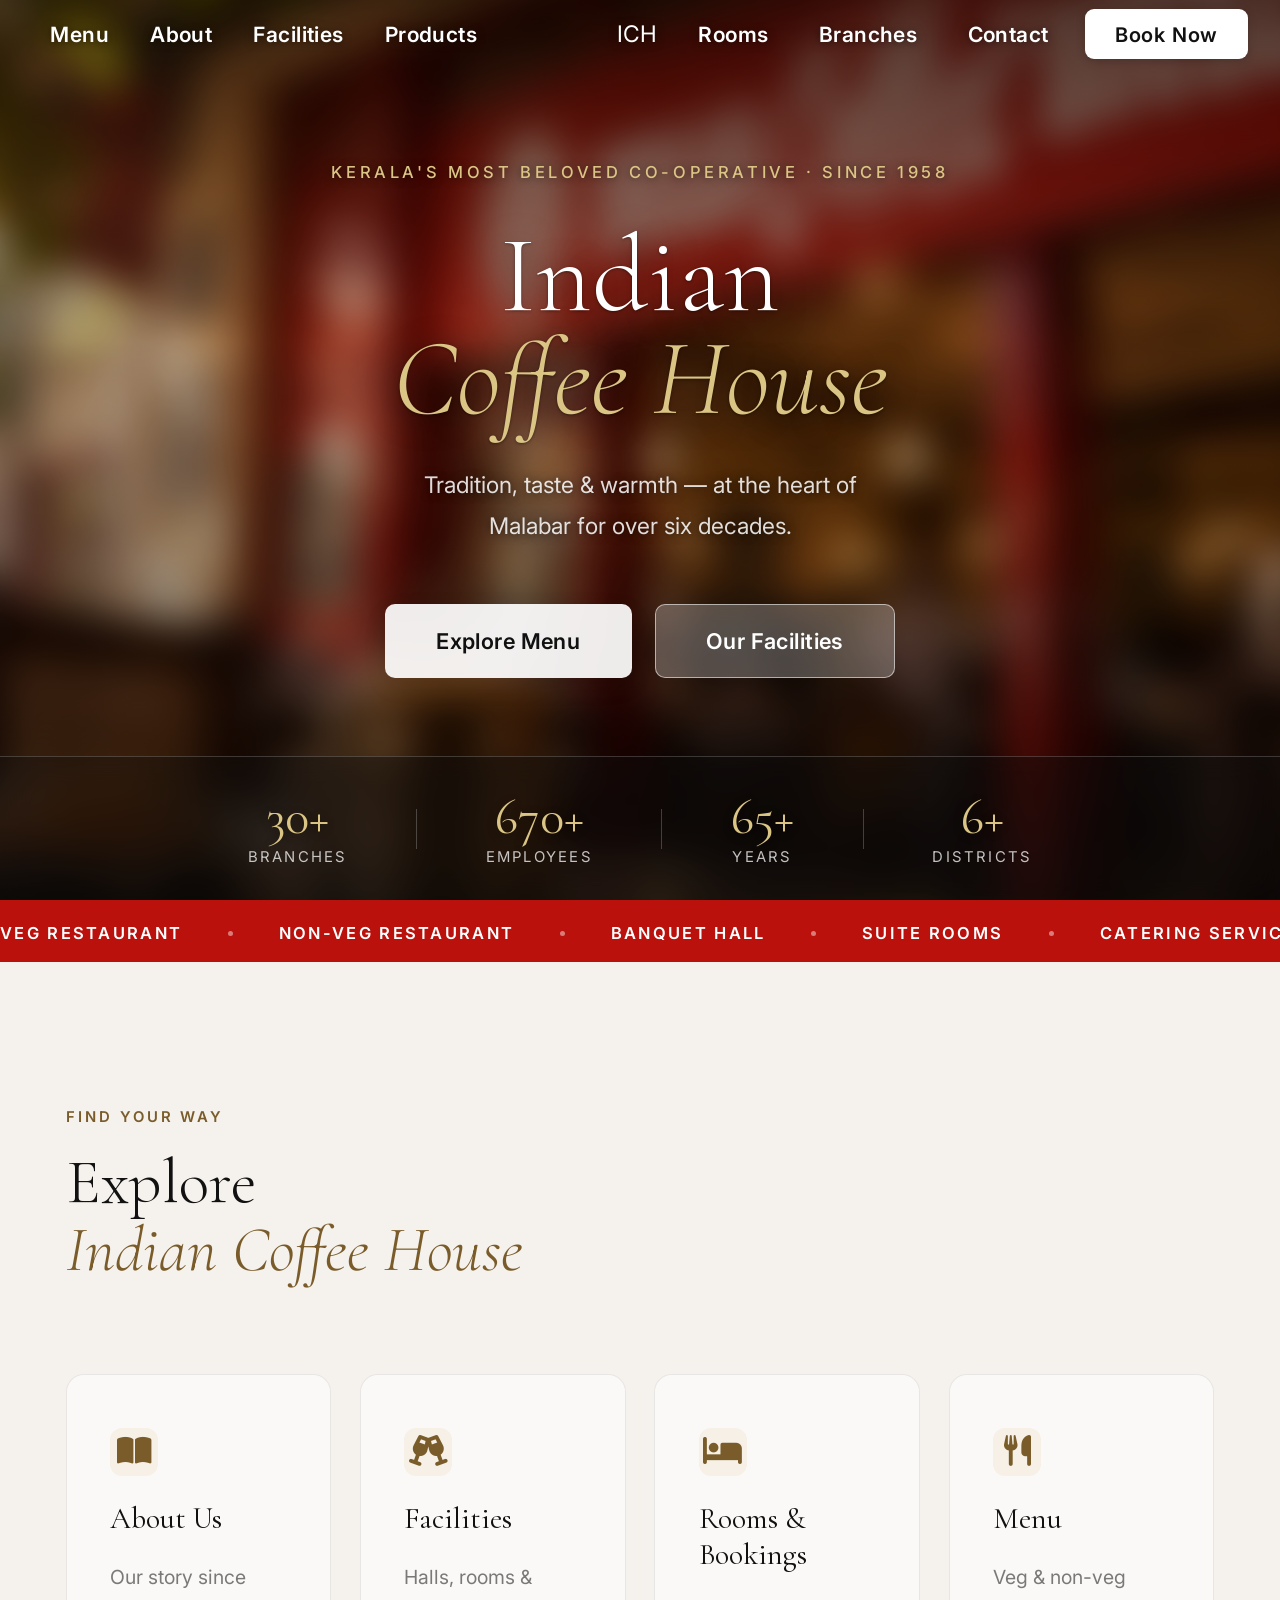
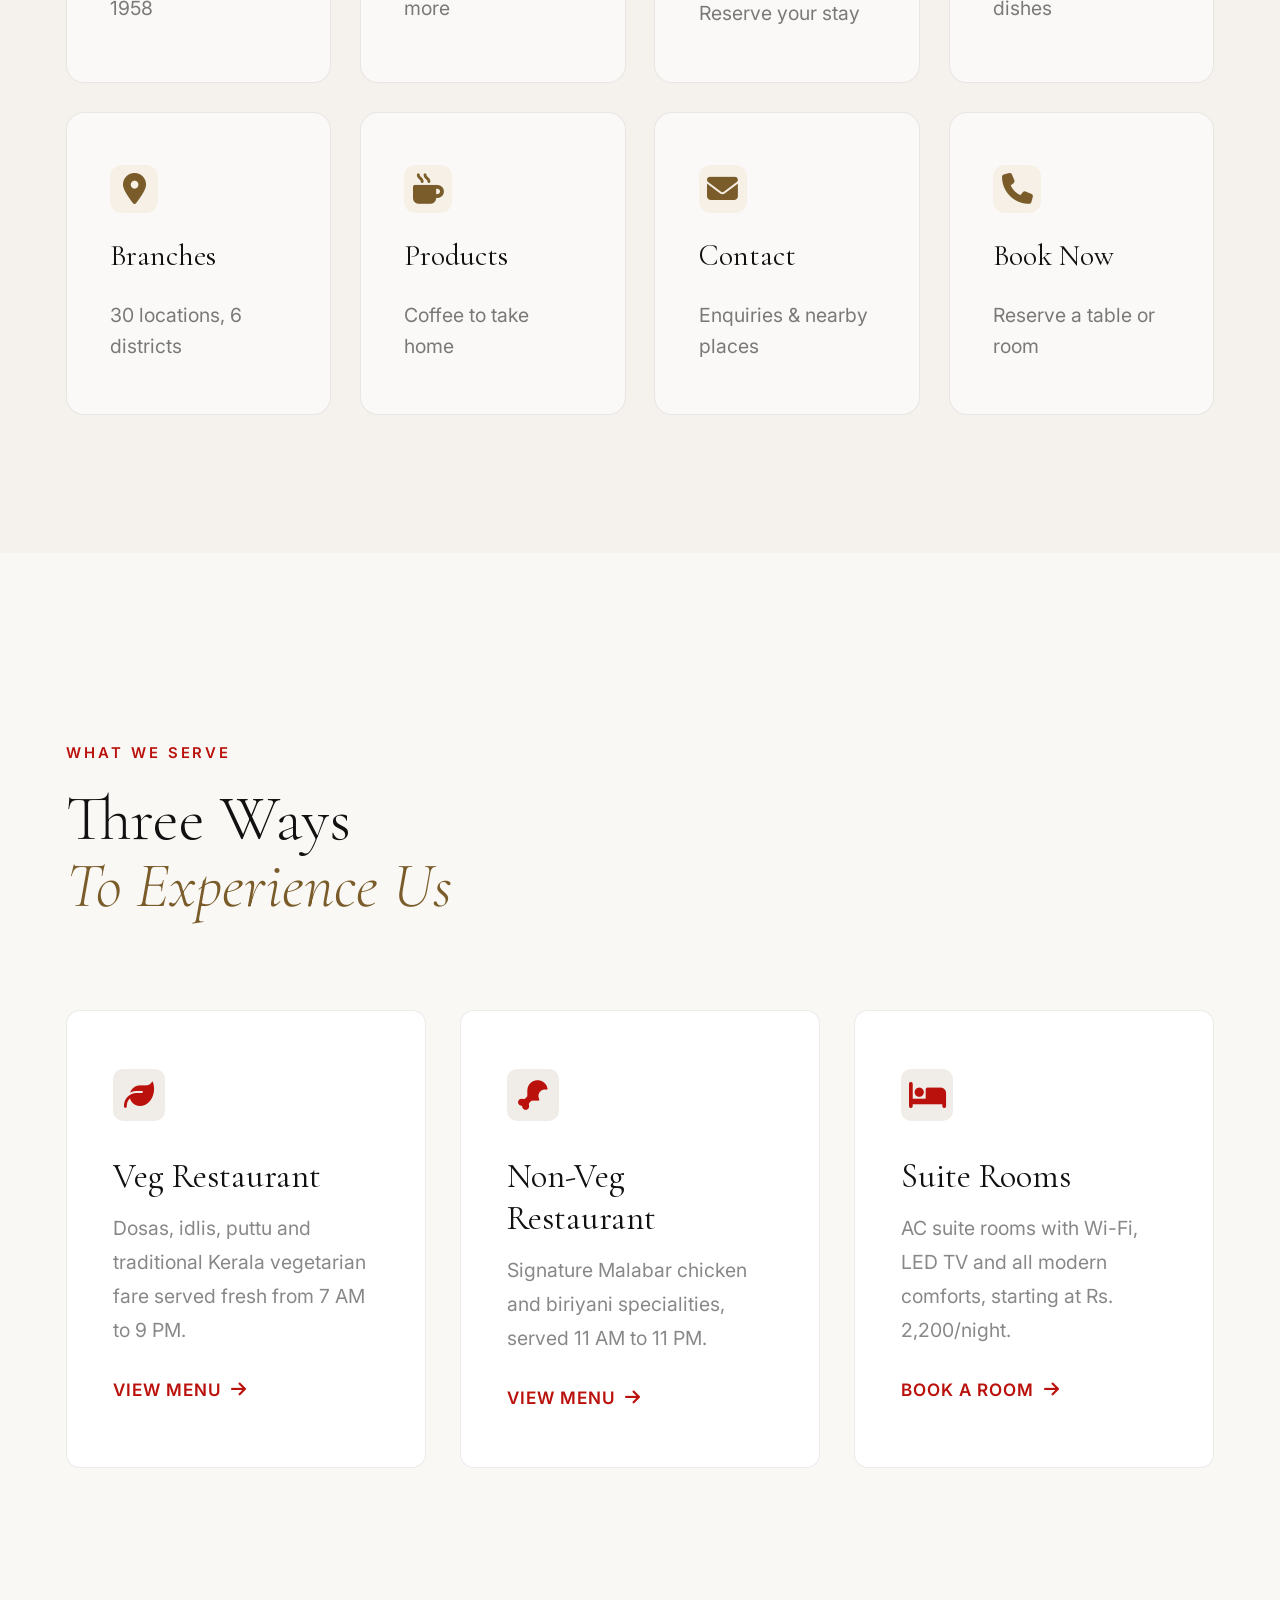
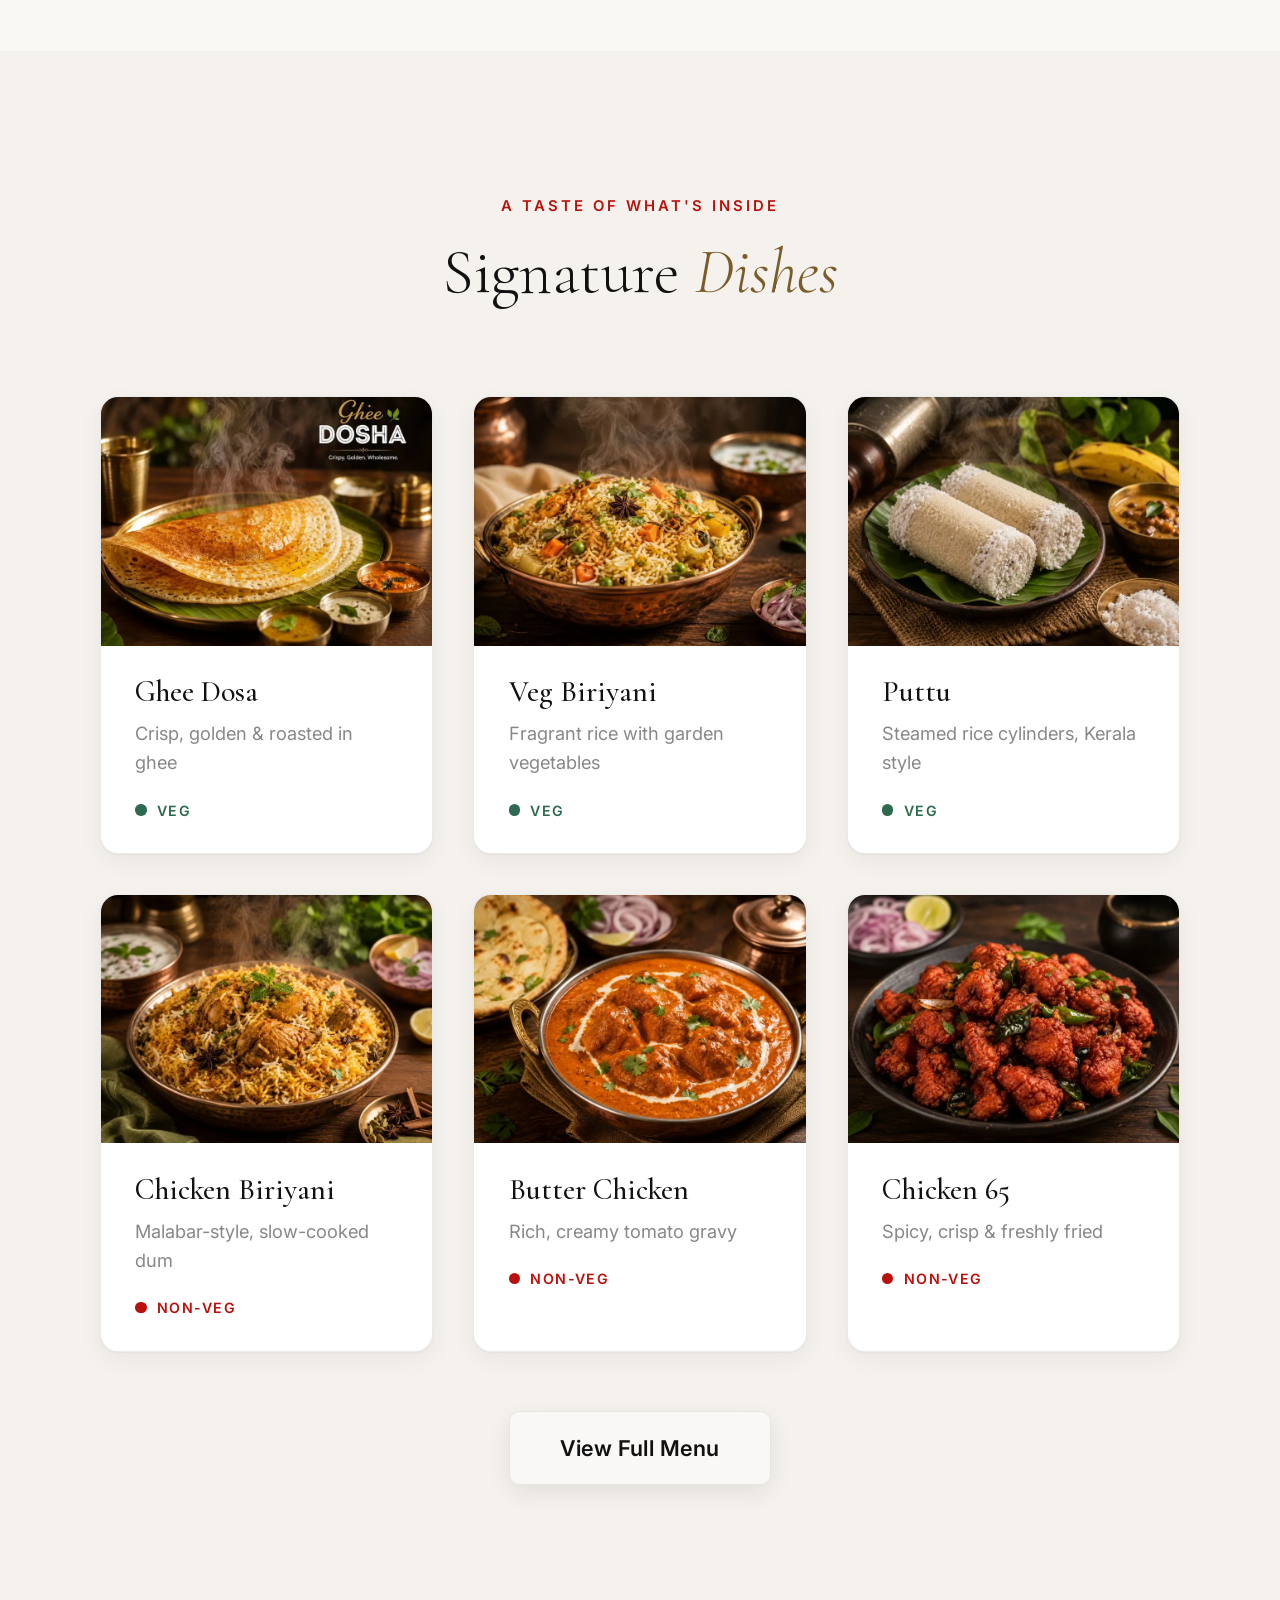
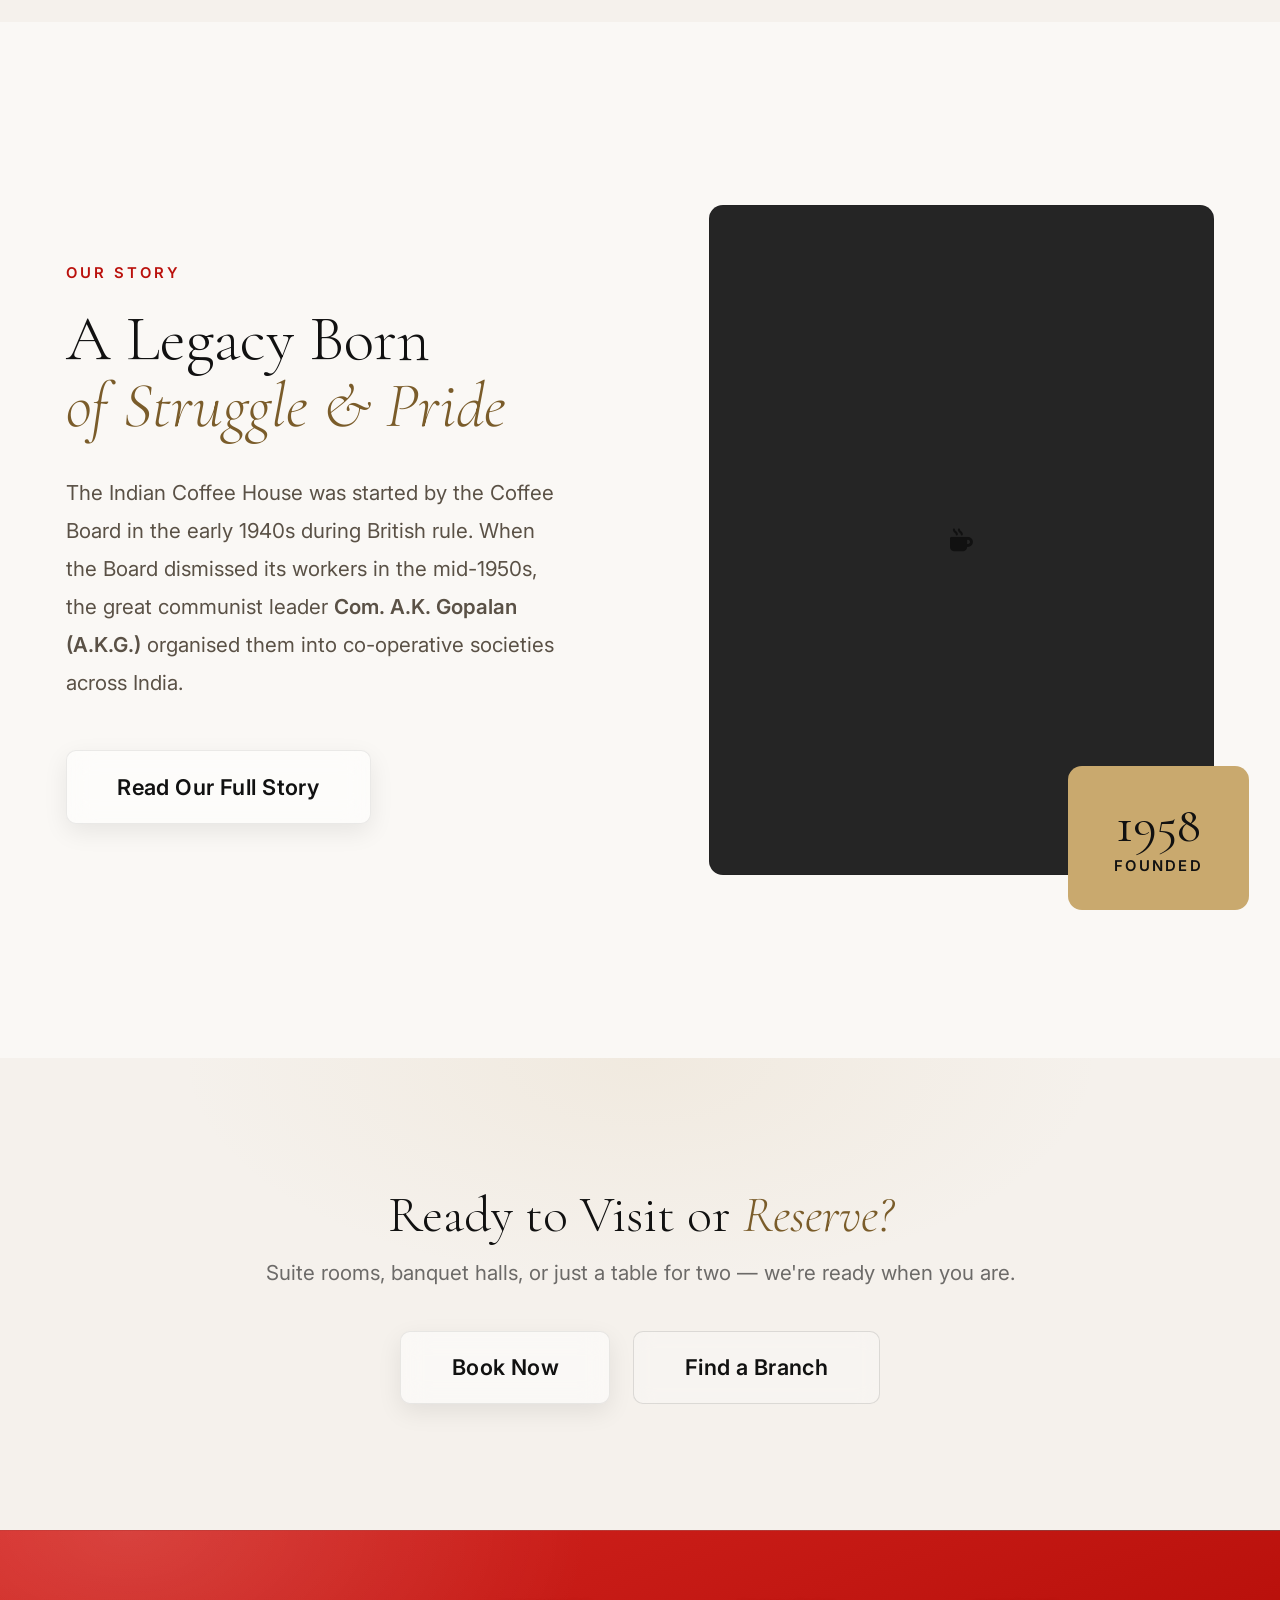
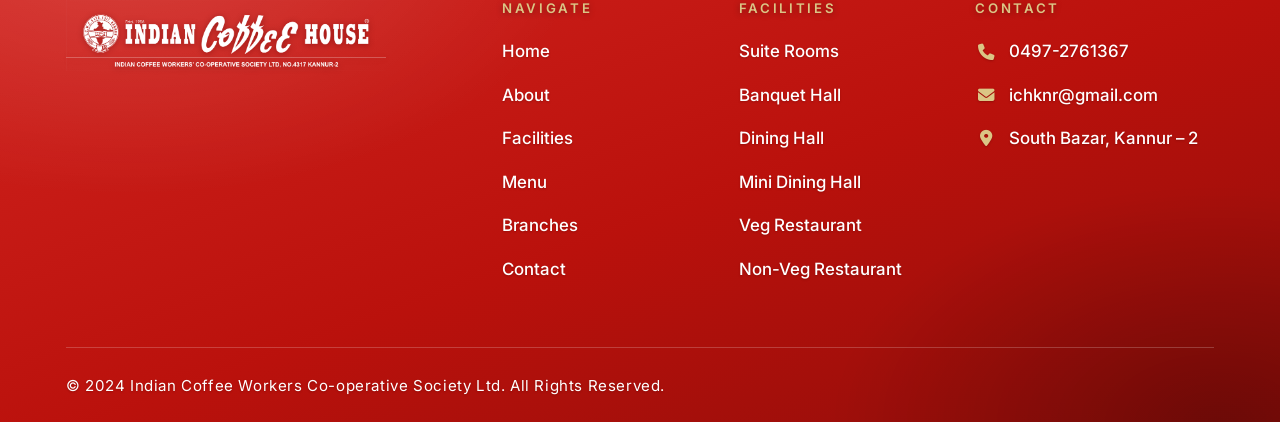
==== index.html @ be5a86bf "Redesign hero, footer and signature dishes - Hero: full-photo hero with blurred backdrop and a soft," ====
<!DOCTYPE html>
<html lang="en">

<head>
    <meta charset="UTF-8" />
    <meta name="viewport" content="width=device-width, initial-scale=1.0" />
    <title>Indian Coffee House — Kannur</title>
    <meta name="description"
        content="Kerala's most beloved co-operative restaurant chain since 1958. Suite rooms, banquet halls, veg & non-veg dining across 30 branches." />
    <link rel="icon" type="image/x-icon" href="favicon.ico" />
    <link rel="icon" type="image/png" sizes="16x16" href="favicon/favicon-16x16.png" />
    <link rel="icon" type="image/png" sizes="32x32" href="favicon/favicon-32x32.png" />
    <link rel="icon" type="image/png" sizes="48x48" href="favicon/favicon-48x48.png" />
    <link rel="icon" type="image/png" sizes="96x96" href="favicon/favicon-96x96.png" />
    <link rel="icon" type="image/png" sizes="192x192" href="favicon/favicon-192x192.png" />
    <link rel="apple-touch-icon" sizes="180x180" href="favicon/apple-touch-icon.png" />
    <link rel="manifest" href="favicon/site.webmanifest" />
    <meta name="theme-color" content="#ba110c" />
    <link rel="stylesheet" href="style.css" />
    <link rel="preconnect" href="https://fonts.googleapis.com" />
    <link
        href="https://fonts.googleapis.com/css2?family=Cormorant+Garamond:ital,wght@0,300;0,400;0,600;1,300;1,400&family=Inter:wght@300;400;500;600&display=swap"
        rel="stylesheet" />
    <link rel="stylesheet" href="https://cdnjs.cloudflare.com/ajax/libs/font-awesome/6.5.0/css/all.min.css" />
</head>

<body>
    <div class="page-loader" id="pageLoader" aria-hidden="true">
        <img src="images/ICW- Kannur.png" alt="" class="page-loader__mark" />
    </div>

    <nav class="nav nav--hero" id="nav">
        <div class="nav__inner">
            <ul class="nav__links nav__links--left">
                <li><a href="menu.html">Menu</a></li>
                <li><a href="about.html">About</a></li>
                <li><a href="facilities.html">Facilities</a></li>
                <li><a href="products.html">Products</a></li>
            </ul>

            <a href="index.html" class="nav__logo-center" aria-label="Indian Coffee House — Home">
                <div class="nav__logomark">ICH</div>
            </a>

            <div class="nav__right-group">
                <ul class="nav__links nav__links--right">
                    <li><a href="rooms.html">Rooms</a></li>
                    <li><a href="branches.html">Branches</a></li>
                    <li><a href="contact.html">Contact</a></li>
                </ul>

                <a href="contact.html" class="nav__cta nav__cta--desktop">Book Now</a>
            </div>

            <button class="nav__burger" id="burger" aria-label="Toggle menu">
                <span></span><span></span><span></span>
            </button>
        </div>

        <div class="nav__mobile" id="navMobile">
            <a href="index.html">Home</a>
            <a href="menu.html">Menu</a>
            <a href="about.html">About</a>
            <a href="facilities.html">Facilities</a>
            <a href="products.html">Products</a>
            <a href="rooms.html">Rooms &amp; Bookings</a>
            <a href="branches.html">Branches</a>
            <a href="contact.html">Contact</a>
            <a href="contact.html" class="nav__cta nav__cta--mobile">Book Now</a>
        </div>
    </nav>

    <!-- ── HERO ───────────────────────────────────── -->
    <section class="hero" id="home">
        <!-- To change the hero photos, replace images/hero-section0.* (blurred backdrop)
             and images/hero-section1.* (revealed under the cursor); keep both .jpg and .webp. -->
        <div class="hero__media" aria-hidden="true">
            <picture class="hero__layer hero__layer--base">
                <source srcset="images/hero-section0.webp" type="image/webp" />
                <img src="images/hero-section0.jpg" alt="" fetchpriority="high" decoding="async" />
            </picture>
            <picture class="hero__layer hero__layer--soft">
                <source srcset="images/hero-section1.webp" type="image/webp" />
                <img src="images/hero-section1.jpg" alt="" decoding="async" />
            </picture>
            <picture class="hero__layer hero__layer--reveal">
                <source srcset="images/hero-section1.webp" type="image/webp" />
                <img src="images/hero-section1.jpg" alt="" decoding="async" />
            </picture>
            <div class="hero__overlay"></div>
        </div>
        <div class="hero__content">
            <p class="hero__eyebrow">Kerala's Most Beloved Co-operative · Since 1958</p>
            <h1 class="hero__title">Indian<br /><em>Coffee House</em></h1>
            <p class="hero__sub">Tradition, taste &amp; warmth — at the heart of Malabar for over six decades.</p>
            <div class="hero__actions">
                <a href="menu.html" class="btn btn--gold">Explore Menu</a>
                <a href="facilities.html" class="btn btn--ghost">Our Facilities</a>
            </div>
        </div>
        <div class="hero__stats">
            <div class="hero__stat"><span class="hero__stat-n" data-target="30">0</span><span
                    class="hero__stat-l">Branches</span></div>
            <div class="hero__stat-div"></div>
            <div class="hero__stat"><span class="hero__stat-n" data-target="670">0</span><span
                    class="hero__stat-l">Employees</span></div>
            <div class="hero__stat-div"></div>
            <div class="hero__stat"><span class="hero__stat-n" data-target="65">0</span><span
                    class="hero__stat-l">Years</span></div>
            <div class="hero__stat-div"></div>
            <div class="hero__stat"><span class="hero__stat-n" data-target="6">0</span><span
                    class="hero__stat-l">Districts</span></div>
        </div>
    </section>

    <!-- ── MARQUEE ────────────────────────────────── -->
    <div class="marquee">
        <div class="marquee__track">
            <span>Veg Restaurant</span><span class="marquee__dot"></span>
            <span>Non-Veg Restaurant</span><span class="marquee__dot"></span>
            <span>Banquet Hall</span><span class="marquee__dot"></span>
            <span>Suite Rooms</span><span class="marquee__dot"></span>
            <span>Catering Service</span><span class="marquee__dot"></span>
            <span>Dining Hall</span><span class="marquee__dot"></span>
            <span>30 Branches</span><span class="marquee__dot"></span>
            <span>Est. 1958</span><span class="marquee__dot"></span>
            <span>Veg Restaurant</span><span class="marquee__dot"></span>
            <span>Non-Veg Restaurant</span><span class="marquee__dot"></span>
            <span>Banquet Hall</span><span class="marquee__dot"></span>
            <span>Suite Rooms</span><span class="marquee__dot"></span>
            <span>Catering Service</span><span class="marquee__dot"></span>
            <span>Dining Hall</span><span class="marquee__dot"></span>
            <span>30 Branches</span><span class="marquee__dot"></span>
            <span>Est. 1958</span><span class="marquee__dot"></span>
        </div>
    </div>

    <!-- ── EXPLORE GRID — hub linking to every page ── -->
    <section class="section section--dark section--tight" id="explore">
        <div class="wrap">
            <div class="sec-head reveal">
                <p class="tag tag--light">Find Your Way</p>
                <h2 class="heading heading--light">Explore<br /><em>Indian Coffee House</em></h2>
            </div>
            <div class="explore__grid">
                <a href="about.html" class="explore__card reveal">
                    <i class="fa-solid fa-book-open"></i>
                    <h4>About Us</h4>
                    <span>Our story since 1958</span>
                </a>
                <a href="facilities.html" class="explore__card reveal">
                    <i class="fa-solid fa-champagne-glasses"></i>
                    <h4>Facilities</h4>
                    <span>Halls, rooms &amp; more</span>
                </a>
                <a href="rooms.html" class="explore__card reveal">
                    <i class="fa-solid fa-bed"></i>
                    <h4>Rooms &amp; Bookings</h4>
                    <span>Reserve your stay</span>
                </a>
                <a href="menu.html" class="explore__card reveal">
                    <i class="fa-solid fa-utensils"></i>
                    <h4>Menu</h4>
                    <span>Veg &amp; non-veg dishes</span>
                </a>
                <a href="branches.html" class="explore__card reveal">
                    <i class="fa-solid fa-location-dot"></i>
                    <h4>Branches</h4>
                    <span>30 locations, 6 districts</span>
                </a>
                <a href="products.html" class="explore__card reveal">
                    <i class="fa-solid fa-mug-hot"></i>
                    <h4>Products</h4>
                    <span>Coffee to take home</span>
                </a>
                <a href="contact.html" class="explore__card reveal">
                    <i class="fa-solid fa-envelope"></i>
                    <h4>Contact</h4>
                    <span>Enquiries &amp; nearby places</span>
                </a>
                <a href="contact.html" class="explore__card reveal">
                    <i class="fa-solid fa-phone"></i>
                    <h4>Book Now</h4>
                    <span>Reserve a table or room</span>
                </a>
            </div>
        </div>
    </section>

    <!-- ── HIGHLIGHTS ─────────────────────────────── -->
    <section class="section" id="highlights">
        <div class="wrap">
            <div class="sec-head reveal">
                <p class="tag">What We Serve</p>
                <h2 class="heading">Three Ways<br /><em>To Experience Us</em></h2>
            </div>
            <div class="highlights__grid">
                <div class="highlight reveal">
                    <div class="highlight__icon"><i class="fa-solid fa-leaf"></i></div>
                    <h3>Veg Restaurant</h3>
                    <p>Dosas, idlis, puttu and traditional Kerala vegetarian fare served fresh from 7 AM to 9 PM.</p>
                    <a href="menu.html" class="highlight__link">View Menu <i class="fa-solid fa-arrow-right"></i></a>
                </div>
                <div class="highlight reveal">
                    <div class="highlight__icon"><i class="fa-solid fa-drumstick-bite"></i></div>
                    <h3>Non-Veg Restaurant</h3>
                    <p>Signature Malabar chicken and biriyani specialities, served 11 AM to 11 PM.</p>
                    <a href="menu.html" class="highlight__link">View Menu <i class="fa-solid fa-arrow-right"></i></a>
                </div>
                <div class="highlight reveal">
                    <div class="highlight__icon"><i class="fa-solid fa-bed"></i></div>
                    <h3>Suite Rooms</h3>
                    <p>AC suite rooms with Wi-Fi, LED TV and all modern comforts, starting at Rs. 2,200/night.</p>
                    <a href="rooms.html" class="highlight__link">Book a Room <i class="fa-solid fa-arrow-right"></i></a>
                </div>
            </div>
        </div>
    </section>

    <!-- ── SIGNATURE DISHES ───────────────────────── -->
    <section class="section section--tight sig" id="menu-teaser">
        <div class="wrap">
            <div class="sec-head reveal">
                <p class="tag">A Taste of What's Inside</p>
                <h2 class="heading">Signature <em>Dishes</em></h2>
            </div>
            <div class="sig-grid">
                <article class="sig-card reveal">
                    <picture class="sig-card__media">
                        <source srcset="images/dishes/ghee-roast.webp" type="image/webp" />
                        <img src="images/dishes/ghee-roast.jpg" alt="Ghee Dosa" width="800" height="640" loading="lazy" decoding="async" />
                    </picture>
                    <div class="sig-card__body">
                        <h3 class="sig-card__name">Ghee Dosa</h3>
                        <p class="sig-card__desc">Crisp, golden &amp; roasted in ghee</p>
                        <span class="sig-card__tag sig-card__tag--veg">Veg</span>
                    </div>
                </article>
                <article class="sig-card reveal">
                    <picture class="sig-card__media">
                        <source srcset="images/dishes/veg-biriyani.webp" type="image/webp" />
                        <img src="images/dishes/veg-biriyani.jpg" alt="Veg Biriyani" width="800" height="640" loading="lazy" decoding="async" />
                    </picture>
                    <div class="sig-card__body">
                        <h3 class="sig-card__name">Veg Biriyani</h3>
                        <p class="sig-card__desc">Fragrant rice with garden vegetables</p>
                        <span class="sig-card__tag sig-card__tag--veg">Veg</span>
                    </div>
                </article>
                <article class="sig-card reveal">
                    <picture class="sig-card__media">
                        <source srcset="images/dishes/puttu.webp" type="image/webp" />
                        <img src="images/dishes/puttu.jpg" alt="Puttu" width="800" height="640" loading="lazy" decoding="async" />
                    </picture>
                    <div class="sig-card__body">
                        <h3 class="sig-card__name">Puttu</h3>
                        <p class="sig-card__desc">Steamed rice cylinders, Kerala style</p>
                        <span class="sig-card__tag sig-card__tag--veg">Veg</span>
                    </div>
                </article>
                <article class="sig-card reveal">
                    <picture class="sig-card__media">
                        <source srcset="images/dishes/chicken-biriyani.webp" type="image/webp" />
                        <img src="images/dishes/chicken-biriyani.jpg" alt="Chicken Biriyani" width="800" height="640" loading="lazy" decoding="async" />
                    </picture>
                    <div class="sig-card__body">
                        <h3 class="sig-card__name">Chicken Biriyani</h3>
                        <p class="sig-card__desc">Malabar-style, slow-cooked dum</p>
                        <span class="sig-card__tag sig-card__tag--nonveg">Non-Veg</span>
                    </div>
                </article>
                <article class="sig-card reveal">
                    <picture class="sig-card__media">
                        <source srcset="images/dishes/butter-chicken.webp" type="image/webp" />
                        <img src="images/dishes/butter-chicken.jpg" alt="Butter Chicken" width="800" height="640" loading="lazy" decoding="async" />
                    </picture>
                    <div class="sig-card__body">
                        <h3 class="sig-card__name">Butter Chicken</h3>
                        <p class="sig-card__desc">Rich, creamy tomato gravy</p>
                        <span class="sig-card__tag sig-card__tag--nonveg">Non-Veg</span>
                    </div>
                </article>
                <article class="sig-card reveal">
                    <picture class="sig-card__media">
                        <source srcset="images/dishes/chicken-65.webp" type="image/webp" />
                        <img src="images/dishes/chicken-65.jpg" alt="Chicken 65" width="800" height="640" loading="lazy" decoding="async" />
                    </picture>
                    <div class="sig-card__body">
                        <h3 class="sig-card__name">Chicken 65</h3>
                        <p class="sig-card__desc">Spicy, crisp &amp; freshly fried</p>
                        <span class="sig-card__tag sig-card__tag--nonveg">Non-Veg</span>
                    </div>
                </article>
            </div>
            <p style="text-align:center;margin-top:2.6rem">
                <a href="menu.html" class="btn btn--gold">View Full Menu</a>
            </p>
        </div>
    </section>

    <!-- ── ABOUT TEASER ───────────────────────────── -->
    <section class="section">
        <div class="wrap">
            <div class="about__grid">
                <div class="about__left reveal">
                    <p class="tag">Our Story</p>
                    <h2 class="heading">A Legacy Born<br /><em>of Struggle &amp; Pride</em></h2>
                    <p class="body-text">The Indian Coffee House was started by the Coffee Board in the early 1940s
                        during British rule. When the Board dismissed its workers in the mid-1950s, the great communist
                        leader <strong>Com. A.K. Gopalan (A.K.G.)</strong> organised them into co-operative societies
                        across India.</p>
                    <a href="about.html" class="btn btn--gold" style="margin-top:1rem">Read Our Full Story</a>
                </div>
                <div class="about__right">
                    <div class="about__img-block reveal">
                        <div class="about__img-inner">
                            <div class="about__img-placeholder">
                                <i class="fa-solid fa-mug-hot"></i>
                            </div>
                        </div>
                        <div class="about__badge reveal-delay">
                            <span class="about__badge-n">1958</span>
                            <span class="about__badge-l">Founded</span>
                        </div>
                    </div>
                </div>
            </div>
            
        </div>
    </section>

    <!-- ── CLOSING CTA BANNER ─────────────────────── -->
    <section class="cta-banner">
        <div class="wrap cta-banner__inner">
            <h2>Ready to Visit or <em>Reserve?</em></h2>
            <p>Suite rooms, banquet halls, or just a table for two — we're ready when you are.</p>
            <div class="cta-banner__actions">
                <a href="contact.html" class="btn btn--gold">Book Now</a>
                <a href="branches.html" class="btn btn--ghost">Find a Branch</a>
            </div>
        </div>
    </section>

    <footer class="footer">
        <div class="footer__inner">
            <div class="footer__top">
                <div class="footer__brand">
                    <picture>
                        <source srcset="images/footer-banner.webp" type="image/webp" />
                        <img src="images/footer-banner.png" alt="Indian Coffee House, est. 1958 — Indian Coffee Workers' Co-operative Society Ltd, No. 4317, Kannur-2" class="footer__banner" width="2000" height="445" loading="lazy" decoding="async" />
                    </picture>
                </div>
                <div class="footer__nav">
                    <div class="footer__col">
                        <h5>Navigate</h5>
                        <a href="index.html">Home</a>
                        <a href="about.html">About</a>
                        <a href="facilities.html">Facilities</a>
                        <a href="menu.html">Menu</a>
                        <a href="branches.html">Branches</a>
                        <a href="contact.html">Contact</a>
                    </div>
                    <div class="footer__col">
                        <h5>Facilities</h5>
                        <a href="rooms.html">Suite Rooms</a>
                        <a href="rooms.html">Banquet Hall</a>
                        <a href="rooms.html">Dining Hall</a>
                        <a href="rooms.html">Mini Dining Hall</a>
                        <a href="menu.html">Veg Restaurant</a>
                        <a href="menu.html">Non-Veg Restaurant</a>
                    </div>
                    <div class="footer__col footer__col--contact">
                        <h5>Contact</h5>
                        <a href="tel:+914972761367"><i class="fa-solid fa-phone"></i>0497-2761367</a>
                        <a href="mailto:ichknr@gmail.com"><i class="fa-solid fa-envelope"></i>ichknr@gmail.com</a>
                        <a href="https://www.google.com/maps/search/?api=1&amp;query=Indian+Coffee+House+South+Bazar+Kannur" target="_blank" rel="noopener"><i class="fa-solid fa-location-dot"></i>South Bazar, Kannur – 2</a>
                    </div>
                </div>
            </div>
            <div class="footer__bottom">
                <span>© 2024 Indian Coffee Workers Co-operative Society Ltd. All Rights Reserved.</span>
            </div>
        </div>
    </footer>

    <script src="script.js"></script>
</body>

</html>
---- style.css ----
/* ============================================================
   FONTS — self-hosted (latin subset only), replaces Google Fonts
   CDN link to drop the extra DNS/TLS round-trips to fonts.googleapis.com
   and fonts.gstatic.com. Each family is served by Google as a single
   variable-font file covering every weight used here, so one .woff2
   per style covers the whole range.
============================================================ */
@font-face {
    font-family: 'Cormorant Garamond';
    font-style: normal;
    font-weight: 300 600;
    font-display: swap;
    src: url('fonts/cormorant-garamond-normal.woff2') format('woff2');
    unicode-range: U+0000-00FF, U+0131, U+0152-0153, U+02BB-02BC, U+02C6, U+02DA, U+02DC, U+0304, U+0308, U+0329, U+2000-206F, U+20AC, U+2122, U+2191, U+2193, U+2212, U+2215, U+FEFF, U+FFFD;
}

@font-face {
    font-family: 'Cormorant Garamond';
    font-style: italic;
    font-weight: 300 400;
    font-display: swap;
    src: url('fonts/cormorant-garamond-italic.woff2') format('woff2');
    unicode-range: U+0000-00FF, U+0131, U+0152-0153, U+02BB-02BC, U+02C6, U+02DA, U+02DC, U+0304, U+0308, U+0329, U+2000-206F, U+20AC, U+2122, U+2191, U+2193, U+2212, U+2215, U+FEFF, U+FFFD;
}

@font-face {
    font-family: 'Inter';
    font-style: normal;
    font-weight: 300 600;
    font-display: swap;
    src: url('fonts/inter.woff2') format('woff2');
    unicode-range: U+0000-00FF, U+0131, U+0152-0153, U+02BB-02BC, U+02C6, U+02DA, U+02DC, U+0304, U+0308, U+0329, U+2000-206F, U+20AC, U+2122, U+2191, U+2193, U+2212, U+2215, U+FEFF, U+FFFD;
}

/* ============================================================
   VARIABLES
============================================================ */
:root {
    --red: #ba110c;
    --red-lt: #d42520;
    --gold: #c9a96e;
    --gold-lt: #dbc585;
    --gold-dk: #7a5c2a;
    --dark: #111111;
    --dark2: #1a1a1a;
    --dark3: #252525;
    --white: #ffffff;
    --cream: #faf8f5;
    --cream2: #f0ede8;
    --offwhite: #f5f1ec;
    --muted: #888888;
    --border-d: rgba(255, 255, 255, 0.09);
    --border-l: rgba(0, 0, 0, 0.08);
    --serif: 'Cormorant Garamond', Georgia, serif;
    --sans: 'Inter', system-ui, sans-serif;
    --ease: cubic-bezier(.4, 0, .2, 1);
    --nav-h: 84px;
}

/* ============================================================
   RESET
============================================================ */
*,
*::before,
*::after {
    box-sizing: border-box;
    margin: 0;
    padding: 0;
}

html {
    scroll-behavior: smooth;
    font-size: clamp(16px, 0.76vw + 13.15px, 23px);
}

body {
    font-family: var(--sans);
    background: var(--cream);
    color: var(--dark);
    overflow-x: hidden;
    -webkit-font-smoothing: antialiased;
}

a {
    text-decoration: none;
    color: inherit;
}

ul {
    list-style: none;
}

strong {
    font-weight: 600;
}

img {
    max-width: 100%;
    display: block;
}

::-webkit-scrollbar {
    width: 4px;
}

::-webkit-scrollbar-track {
    background: var(--dark);
}

::-webkit-scrollbar-thumb {
    background: var(--red);
    border-radius: 4px;
}

/* ============================================================
   PAGE LOADER
============================================================ */
.page-loader {
    position: fixed;
    inset: 0;
    z-index: 999;
    display: flex;
    align-items: center;
    justify-content: center;
    background: #ffffff;
    transition: opacity .4s var(--ease), visibility .4s var(--ease);
}

.page-loader.is-hidden {
    opacity: 0;
    visibility: hidden;
    pointer-events: none;
}

.page-loader__mark {
    width: clamp(64px, 16vw, 140px);
    height: auto;
    animation: pageLoaderSpin 1.4s linear infinite;
}

@keyframes pageLoaderSpin {
    to {
        transform: rotate(360deg);
    }
}

@media (prefers-reduced-motion: reduce) {
    .page-loader__mark {
        animation: none;
    }
}

/* ============================================================
   NAVBAR — floating, centered logo
============================================================ */
.nav {
    position: fixed;
    top: 0;
    left: 0;
    right: 0;
    z-index: 100;
    background: transparent;
    border-bottom: 1px solid transparent;
    border-radius: 0;
    box-shadow: none;
    transition: background .3s var(--ease), box-shadow .3s var(--ease), border-color .3s var(--ease), backdrop-filter .3s var(--ease);
}

.nav.scrolled {
    background: rgba(247, 243, 238, .85);
    backdrop-filter: blur(14px);
    -webkit-backdrop-filter: blur(14px);
    border-bottom: 1px solid rgba(0, 0, 0, .06);
    box-shadow: 0 10px 34px rgba(17, 17, 17, .13);
}

.nav__inner {
    display: grid;
    grid-template-columns: 1fr auto 1fr;
    align-items: center;
    gap: 1rem;
    height: 68px;
    padding: 0 1.4rem;
}

.nav__links {
    display: flex;
    align-items: center;
    gap: .2rem;
}

.nav__links--left {
    justify-content: flex-start;
}

.nav__links--right {
    gap: .6rem;
}

.nav__right-group {
    display: flex;
    align-items: center;
    justify-content: flex-end;
    gap: .8rem;
}

.nav__links a {
    font-size: .92rem;
    font-weight: 600;
    color: var(--dark);
    padding: .5rem .8rem;
    border-radius: 6px;
    letter-spacing: .02em;
    white-space: nowrap;
    transition: color .2s, background .2s;
}

.nav__links a:hover {
    color: var(--red);
    background: rgba(255, 255, 255, .45);
}

.nav__links a.active {
    color: #5a2e14;
    background: rgba(255, 255, 255, .55);
}

.nav__logo-center {
    display: flex;
    align-items: center;
    justify-content: center;
}

.nav__wordmark {
    width: clamp(130px, 15vw, 190px);
    height: auto;
    transition: transform .3s var(--ease);
}

.nav__logo-center:hover .nav__wordmark {
    transform: scale(1.06);
}

.nav__links--right {
    gap: .6rem;
}

.nav__cta {
    background: var(--dark);
    color: #ffffff !important;
    font-size: .88rem;
    font-weight: 600;
    letter-spacing: .04em;
    padding: .55rem 1.3rem;
    border-radius: 9px;
    white-space: nowrap;
    box-shadow: 0 2px 10px rgba(0, 0, 0, .18);
    transition: background .22s, transform .22s;
}

.nav__cta:hover {
    background: var(--dark3);
    transform: translateY(-1px);
}

.nav__cta--mobile {
    display: none;
    border-radius: 14px;
    background: rgba(17, 17, 17, .82);
    backdrop-filter: blur(12px);
    -webkit-backdrop-filter: blur(12px);
    border: 1px solid rgba(255, 255, 255, .12);
    box-shadow: 0 8px 24px rgba(17, 17, 17, .18);
    -webkit-tap-highlight-color: transparent;
    transition: background .2s, transform .2s;
}

.nav__cta--mobile:active {
    background: rgba(17, 17, 17, .95);
    transform: scale(.98);
}

.nav__burger {
    display: none;
    flex-direction: column;
    gap: 6px;
    background: none;
    border: none;
    cursor: pointer;
    padding: 4px;
    justify-self: end;
}

.nav__burger span {
    display: block;
    width: 20px;
    height: 1.5px;
    background: var(--dark);
    border-radius: 2px;
    transition: .3s var(--ease);
}

.nav__burger.open span:nth-child(1) {
    transform: rotate(45deg) translate(4px, 4px);
}

.nav__burger.open span:nth-child(2) {
    opacity: 0;
    transform: rotate(-45deg);
}

/* Mobile dropdown panel */
.nav__mobile {
    display: none;
    flex-direction: column;
    gap: .1rem;
    padding: .6rem;
    background: rgba(247, 243, 238, .97);
    backdrop-filter: blur(14px);
    -webkit-backdrop-filter: blur(14px);
    border-top: 1px solid var(--border-l);
}

.nav__mobile a {
    font-size: .85rem;
    font-weight: 600;
    color: var(--dark);
    padding: .75rem .9rem;
    border-radius: 8px;
    text-shadow: 0 1px 3px rgba(255, 255, 255, .3);
    transition: background .2s, color .2s;
    -webkit-tap-highlight-color: transparent;
}

.nav__mobile a:hover {
    color: var(--red);
    background: rgba(255, 255, 255, .45);
}

.nav__mobile a.active {
    color: #5a2e14;
    background: rgba(255, 255, 255, .55);
}

.nav__mobile .nav__cta--mobile {
    display: block;
    text-align: center;
    margin-top: .5rem;
}

.nav__mobile.open {
    display: flex;
}

/* ============================================================
   BUTTONS
============================================================ */
.btn {
    display: inline-flex;
    align-items: center;
    gap: .5rem;
    padding: 1rem 2.2rem;
    border-radius: 10px;
    font-family: var(--sans);
    font-size: .95rem;
    font-weight: 600;
    letter-spacing: .02em;
    cursor: pointer;
    border: none;
    transition: all .25s var(--ease);
}

.btn--gold {
    background: rgba(255, 255, 255, .5);
    backdrop-filter: blur(14px);
    -webkit-backdrop-filter: blur(14px);
    border: 1px solid rgba(17, 17, 17, .08);
    color: var(--dark);
    box-shadow: 0 8px 24px rgba(17, 17, 17, .08);
}

.btn--gold:hover {
    background: rgba(255, 255, 255, .8);
    box-shadow: 0 12px 32px rgba(17, 17, 17, .12);
    transform: translateY(-2px);
}

.btn--ghost {
    background: rgba(255, 255, 255, .25);
    backdrop-filter: blur(10px);
    -webkit-backdrop-filter: blur(10px);
    color: var(--dark);
    border: 1px solid rgba(17, 17, 17, .12);
}

.btn--ghost:hover {
    background: rgba(255, 255, 255, .5);
    border-color: var(--red);
    color: var(--red);
}

/* ============================================================
   HERO
============================================================ */
.hero {
    position: relative;
    min-height: 100vh;
    min-height: 100svh;
    display: flex;
    flex-direction: column;
    justify-content: flex-end;
    overflow: hidden;
    isolation: isolate;
    background: var(--dark);
    /* Hover-mask settings — script.js updates --mx/--my/--mask-r. */
    --mx: 50%;
    --my: 50%;
    --mask-r: 0px;
    --blur-base: 18px;
    --blur-hover: 4px;
}

.hero__media {
    position: absolute;
    inset: 0;
    z-index: 0;
}

.hero__layer {
    position: absolute;
    inset: 0;
    display: block;
}

.hero__layer img {
    width: 100%;
    height: 100%;
    object-fit: cover;
    object-position: 50% 35%;
    display: block;
}

/* Section 0 is the heavily blurred backdrop. Section 1 shows through two
   feathered masks that follow the pointer: a slightly blurred wide one and a
   sharp inner one, so the focus falls off smoothly outward instead of ending
   at a hard edge. Tune --blur-base / --blur-hover on .hero; the scale hides
   the soft edges blur leaves at the borders. */
.hero__layer {
    overflow: hidden;
}

.hero__layer img {
    transform: scale(1.12);
}

.hero__layer--base img {
    filter: blur(var(--blur-base)) brightness(.9) saturate(1.05);
}

.hero__layer--soft img {
    filter: blur(var(--blur-hover));
}

.hero__layer--soft {
    -webkit-mask-image: radial-gradient(circle var(--mask-r) at var(--mx) var(--my), #000 0, rgba(0, 0, 0, .75) 35%, rgba(0, 0, 0, .3) 70%, transparent 100%);
    mask-image: radial-gradient(circle var(--mask-r) at var(--mx) var(--my), #000 0, rgba(0, 0, 0, .75) 35%, rgba(0, 0, 0, .3) 70%, transparent 100%);
    will-change: mask-image;
}

.hero__layer--reveal {
    -webkit-mask-image: radial-gradient(circle calc(var(--mask-r) * .7) at var(--mx) var(--my), #000 0, rgba(0, 0, 0, .8) 40%, rgba(0, 0, 0, .25) 75%, transparent 100%);
    mask-image: radial-gradient(circle calc(var(--mask-r) * .7) at var(--mx) var(--my), #000 0, rgba(0, 0, 0, .8) 40%, rgba(0, 0, 0, .25) 75%, transparent 100%);
    will-change: mask-image;
}

.hero__overlay {
    position: absolute;
    inset: 0;
    pointer-events: none;
    background:
        linear-gradient(180deg, rgba(0, 0, 0, .55) 0%, rgba(0, 0, 0, .18) 38%, rgba(0, 0, 0, .3) 62%, rgba(0, 0, 0, .7) 100%);
}

.hero__content {
    position: relative;
    z-index: 1;
    flex: 1;
    width: 100%;
    max-width: 960px;
    margin: 0 auto;
    padding: calc(var(--nav-h) + 3rem) 1.5rem 3rem;
    display: flex;
    flex-direction: column;
    align-items: center;
    justify-content: center;
    text-align: center;
    pointer-events: none;
}

.hero__content a {
    pointer-events: auto;
}

.hero__eyebrow {
    font-size: .72rem;
    letter-spacing: .22em;
    text-transform: uppercase;
    color: var(--gold-lt);
    font-family: var(--sans);
    font-weight: 500;
    margin-bottom: 1.8rem;
    display: block;
    text-shadow: 0 1px 8px rgba(0, 0, 0, .6);
}

.hero__title {
    font-family: var(--serif);
    font-size: clamp(3.4rem, 8.5vw, 8rem);
    font-weight: 300;
    line-height: .95;
    color: var(--white);
    margin-bottom: 1.5rem;
    text-shadow: 0 4px 30px rgba(0, 0, 0, .55), 0 1px 3px rgba(0, 0, 0, .4);
}

.hero__title em {
    color: var(--gold-lt);
    font-style: italic;
}

.hero__sub {
    font-size: 1rem;
    color: rgba(255, 255, 255, .85);
    max-width: 480px;
    margin: 0 0 2.5rem;
    line-height: 1.8;
    text-shadow: 0 1px 10px rgba(0, 0, 0, .6);
}

.hero__actions {
    display: flex;
    gap: 1rem;
    justify-content: center;
    flex-wrap: wrap;
}

.hero .btn--gold {
    background: rgba(255, 255, 255, .92);
    border-color: transparent;
    color: var(--dark);
}

.hero .btn--gold:hover {
    background: var(--white);
}

.hero .btn--ghost {
    color: var(--white);
    border-color: rgba(255, 255, 255, .55);
}

.hero .btn--ghost:hover {
    background: rgba(255, 255, 255, .16);
    border-color: var(--white);
}

/* Nav sits on the dark hero photo until it scrolls (index.html only). */
.nav--hero:not(.scrolled) .nav__links a,
.nav--hero:not(.scrolled) .nav__logomark {
    color: var(--white);
    text-shadow: 0 1px 8px rgba(0, 0, 0, .55);
}

.nav--hero:not(.scrolled) .nav__links a:hover,
.nav--hero:not(.scrolled) .nav__links a.active {
    color: var(--white);
    background: rgba(255, 255, 255, .18);
}

.nav--hero:not(.scrolled) .nav__cta--desktop {
    background: var(--white);
    color: var(--dark) !important;
    text-shadow: none;
}

.nav--hero:not(.scrolled) .nav__burger span {
    background: var(--white);
}

.hero__stats {
    position: relative;
    z-index: 1;
    width: 100%;
    display: flex;
    justify-content: center;
    align-items: center;
    gap: 0;
    background: rgba(17, 17, 17, .38);
    -webkit-backdrop-filter: blur(14px);
    backdrop-filter: blur(14px);
    border-top: 1px solid rgba(255, 255, 255, .18);
}

.hero__stat {
    padding: 1.5rem 3rem;
    text-align: center;
    display: flex;
    flex-direction: column;
    gap: .25rem;
}

.hero__stat-n {
    font-family: var(--serif);
    font-size: 2.2rem;
    font-weight: 400;
    color: var(--gold-lt);
    line-height: 1;
    text-shadow: 0 2px 10px rgba(0, 0, 0, .4);
}

.hero__stat-l {
    font-size: .65rem;
    letter-spacing: .15em;
    text-transform: uppercase;
    color: rgba(255, 255, 255, .75);
}

.hero__stat-div {
    width: 1px;
    height: 40px;
    background: rgba(255, 255, 255, .22);
}

/* Reduced motion: the blurred backdrop only, no pointer-following reveal. */
@media (prefers-reduced-motion: reduce) {
    .hero__layer--soft,
    .hero__layer--reveal {
        display: none;
    }
}

/* ============================================================
   PAGE HERO (for interior pages)
============================================================ */
.pagehero {
    position: relative;
    padding: calc(var(--nav-h) + 5rem) 0 5rem;
    background: var(--offwhite);
    overflow: hidden;
}

.pagehero__bg {
    position: absolute;
    inset: 0;
    background:
        radial-gradient(ellipse 60% 60% at 85% 0%, rgba(201, 169, 110, .16) 0%, transparent 60%),
        radial-gradient(ellipse 50% 60% at 10% 100%, rgba(186, 17, 12, .1) 0%, transparent 60%),
        var(--offwhite);
}

.pagehero__content {
    position: relative;
    z-index: 1;
    max-width: 720px;
}

.pagehero__eyebrow {
    font-size: .72rem;
    letter-spacing: .22em;
    text-transform: uppercase;
    color: var(--gold-dk);
    font-weight: 500;
    margin-bottom: 1.2rem;
    display: block;
}

.pagehero__title {
    font-family: var(--serif);
    font-size: clamp(2.6rem, 6vw, 4.4rem);
    font-weight: 300;
    line-height: 1.05;
    color: var(--dark);
    margin-bottom: 1.2rem;
}

.pagehero__title em {
    color: var(--gold-dk);
    font-style: italic;
}

.pagehero__sub {
    font-size: .95rem;
    color: rgba(17, 17, 17, .55);
    max-width: 520px;
    line-height: 1.8;
}

/* ============================================================
   MARQUEE
============================================================ */
.marquee {
    overflow: hidden;
    background: var(--red);
    padding: .75rem 0;
    white-space: nowrap;
}

.marquee__track {
    display: inline-flex;
    align-items: center;
    gap: 2rem;
    animation: marquee 30s linear infinite;
}

.marquee__track span {
    font-size: .72rem;
    letter-spacing: .14em;
    text-transform: uppercase;
    font-weight: 600;
    color: #ffffff;
}

.marquee__dot {
    width: 5px !important;
    height: 5px !important;
    border-radius: 50% !important;
    background: rgba(255, 255, 255, .45) !important;
    flex-shrink: 0;
}

@keyframes marquee {
    from {
        transform: translateX(0);
    }

    to {
        transform: translateX(-50%);
    }
}

/* ============================================================
   HIGHLIGHT CARDS (home page)
============================================================ */
.highlights__grid {
    display: grid;
    grid-template-columns: repeat(3, 1fr);
    gap: 1.5rem;
}

.highlight {
    padding: 2.5rem 2rem;
    border: 1px solid var(--border-l);
    border-radius: 14px;
    background: var(--white);
    transition: box-shadow .3s, transform .3s;
}

.highlight:hover {
    box-shadow: 0 14px 40px rgba(17, 17, 17, .09);
    transform: translateY(-3px);
}

.highlight__icon {
    width: 52px;
    height: 52px;
    border-radius: 10px;
    background: var(--cream2);
    color: var(--red);
    display: flex;
    align-items: center;
    justify-content: center;
    font-size: 1.3rem;
    margin-bottom: 1.5rem;
}

.highlight h3 {
    font-family: var(--serif);
    font-size: 1.5rem;
    font-weight: 400;
    margin-bottom: .6rem;
}

.highlight p {
    font-size: .85rem;
    color: var(--muted);
    line-height: 1.75;
    margin-bottom: 1.2rem;
}

.highlight__link {
    font-size: .75rem;
    font-weight: 600;
    letter-spacing: .06em;
    text-transform: uppercase;
    color: var(--red);
    display: inline-flex;
    align-items: center;
    gap: .4rem;
    transition: gap .2s;
}

.highlight__link:hover {
    gap: .7rem;
}

/* ============================================================
   SECTION BASE
============================================================ */
.section {
    padding: 8rem 0;
}

.section--dark {
    background: var(--offwhite);
}

.section--tight {
    padding: 6rem 0;
}

.wrap {
    max-width: 1240px;
    margin: 0 auto;
    padding: 0 2rem;
}

.tag {
    display: inline-block;
    font-size: .65rem;
    letter-spacing: .2em;
    text-transform: uppercase;
    color: var(--red);
    font-weight: 600;
    margin-bottom: 1rem;
    font-family: var(--sans);
}

.tag--light {
    color: var(--gold-dk);
}

.heading {
    font-family: var(--serif);
    font-size: clamp(2.4rem, 5vw, 4rem);
    font-weight: 300;
    line-height: 1.05;
    color: var(--dark);
    margin-bottom: 1.5rem;
}

.heading--light {
    color: var(--dark);
}

.heading em {
    font-style: italic;
    color: var(--gold-dk);
}

.heading--light em {
    color: var(--gold-dk);
}

.body-text {
    font-size: .9rem;
    color: #5a5146;
    line-height: 1.85;
    margin-bottom: 1.1rem;
}

.sec-head {
    max-width: 520px;
    margin-bottom: 4rem;
}

/* ============================================================
   ABOUT
============================================================ */
.about__grid {
    display: grid;
    grid-template-columns: 1fr 1fr;
    gap: 6rem;
    align-items: center;
}

.about__right {
    position: relative;
}

.about__img-block {
    position: relative;
}

.about__img-inner {
    background: var(--dark3);
    border-radius: 14px;
    overflow: hidden;
    aspect-ratio: 332 / 440;
    display: flex;
    align-items: center;
    justify-content: center;
    border: 1px solid var(--border-l);
}

.about__img-photo {
    width: 100%;
    height: 100%;
    object-fit: cover;
    object-position: top center;
}

.about__badge {
    position: absolute;
    bottom: -1.5rem;
    right: -1.5rem;
    background: var(--gold);
    color: var(--dark);
    padding: 1.5rem 2rem;
    border-radius: 14px;
    text-align: center;
}

.about__badge-n {
    display: block;
    font-family: var(--serif);
    font-size: 2.2rem;
    font-weight: 400;
    line-height: 1;
}

.about__badge-l {
    display: block;
    font-size: .65rem;
    letter-spacing: .15em;
    text-transform: uppercase;
    font-weight: 600;
    margin-top: .3rem;
}

.about__cards {
    display: grid;
    grid-template-columns: 1fr 1fr;
    gap: 1rem;
    margin-top: 3rem;
}

.about__mini {
    background: var(--white);
    border: 1px solid var(--border-l);
    border-radius: 14px;
    padding: 1.3rem;
    display: flex;
    align-items: center;
    gap: .85rem;
    box-shadow: 0 2px 12px rgba(0, 0, 0, .05);
}

.about__mini i {
    font-size: 1.1rem;
    color: var(--red);
}

.about__mini-n {
    font-family: var(--serif);
    font-size: 1.4rem;
    font-weight: 400;
    color: var(--dark);
    line-height: 1;
}

.about__mini-l {
    font-size: .67rem;
    color: var(--muted);
    letter-spacing: .06em;
    margin-top: .2rem;
}

/* ============================================================
   TIMELINE (about page)
============================================================ */
.timeline {
    position: relative;
    max-width: 780px;
    margin: 0 auto;
    padding-left: 2.4rem;
}

.timeline::before {
    content: '';
    position: absolute;
    left: 6px;
    top: 6px;
    bottom: 6px;
    width: 1px;
    background: var(--border-l);
}

.timeline__item {
    position: relative;
    padding-bottom: 2.8rem;
}

.timeline__item:last-child {
    padding-bottom: 0;
}

.timeline__dot {
    position: absolute;
    left: -2.4rem;
    top: .2rem;
    width: 13px;
    height: 13px;
    border-radius: 50%;
    background: var(--gold);
    border: 2px solid var(--offwhite);
}

.timeline__year {
    font-family: var(--serif);
    font-size: 1.5rem;
    color: var(--gold-dk);
    margin-bottom: .4rem;
}

.timeline__item h4 {
    font-size: .85rem;
    font-weight: 600;
    color: var(--dark);
    letter-spacing: .03em;
    margin-bottom: .5rem;
}

.timeline__item p {
    font-size: .82rem;
    color: rgba(17, 17, 17, .5);
    line-height: 1.75;
}

/* ============================================================
   FACILITIES
============================================================ */
.fac__grid {
    display: grid;
    grid-template-columns: repeat(3, 1fr);
    gap: 1px;
    border: 1px solid var(--border-l);
    border-radius: 14px;
    overflow: hidden;
}

.fac__card {
    display: flex;
    flex-direction: column;
    padding: 2.5rem 2rem;
    border-right: 1px solid var(--border-l);
    border-bottom: 1px solid var(--border-l);
    transition: background .3s;
}

.fac__card:hover {
    background: rgba(201, 169, 110, .06);
}

.fac__card--large {
    background: rgba(201, 169, 110, .04);
}

.fac__num {
    font-family: var(--serif);
    font-size: .9rem;
    color: var(--gold-dk);
    margin-bottom: 1.5rem;
    font-style: italic;
}

.fac__icon {
    font-size: 1.3rem;
    color: var(--gold);
    margin-bottom: 1.2rem;
    display: block;
}

.fac__card h3 {
    font-family: var(--serif);
    font-size: 1.4rem;
    font-weight: 400;
    color: var(--dark);
    margin-bottom: .75rem;
}

.fac__card p {
    font-size: .8rem;
    color: rgba(17, 17, 17, .5);
    line-height: 1.75;
    margin-bottom: 1.2rem;
}

.fac__price {
    font-family: var(--serif);
    font-size: 1.1rem;
    color: var(--gold-dk);
    margin-bottom: 1.2rem;
}

.fac__price small {
    font-size: .72rem;
    color: var(--muted);
    font-family: var(--sans);
}

.fac__tag {
    display: inline-block;
    font-size: .65rem;
    letter-spacing: .12em;
    text-transform: uppercase;
    color: var(--gold-dk);
    border: 1px solid var(--border-l);
    padding: .3rem .75rem;
    border-radius: 999px;
}

.fac__link {
    display: inline-flex;
    align-items: center;
    gap: .4rem;
    font-size: .75rem;
    font-weight: 600;
    letter-spacing: .06em;
    color: var(--gold-dk);
    text-transform: uppercase;
    transition: gap .22s;
    margin-top: auto;
    padding-top: 1.2rem;
}

.fac__link:hover {
    gap: .7rem;
}

/* ============================================================
   TARIFF / POLICIES
============================================================ */
.tariff__grid {
    display: grid;
    grid-template-columns: repeat(3, 1fr);
    gap: 0;
    border: 1px solid var(--border-l);
    border-radius: 14px;
    overflow: hidden;
}

.tariff__item {
    padding: 2.2rem;
    border-right: 1px solid var(--border-l);
    border-bottom: 1px solid var(--border-l);
}

.tariff__item>i {
    font-size: 1.1rem;
    color: var(--red);
    display: block;
    margin-bottom: 1.1rem;
}

.tariff__item h4 {
    font-family: var(--serif);
    font-size: 1.1rem;
    font-weight: 400;
    color: var(--dark);
    margin-bottom: .6rem;
}

.tariff__item p {
    font-size: .78rem;
    color: var(--muted);
    line-height: 1.7;
}

/* ============================================================
   ROOMS & BOOKINGS
============================================================ */
.book__grid {
    display: grid;
    grid-template-columns: 1.1fr .9fr;
    gap: 4rem;
    align-items: start;
}

.book__amenities {
    display: grid;
    grid-template-columns: 1fr 1fr;
    gap: .9rem;
    margin: 2rem 0 2.5rem;
}

.book__amenity {
    display: flex;
    align-items: center;
    gap: .7rem;
    font-size: .82rem;
    color: rgba(17, 17, 17, .6);
}

.book__amenity i {
    color: var(--gold);
    width: 18px;
}

.book__card {
    background: rgba(255, 255, 255, .6);
    border: 1px solid var(--border-l);
    border-radius: 14px;
    padding: 2.2rem;
}

.book__card+.book__card {
    margin-top: 1.2rem;
}

.book__card-top {
    display: flex;
    justify-content: space-between;
    align-items: flex-start;
    gap: 1rem;
    margin-bottom: .5rem;
}

.book__card h4 {
    font-family: var(--serif);
    font-size: 1.3rem;
    font-weight: 400;
    color: var(--dark);
}

.book__card p {
    font-size: .8rem;
    color: rgba(17, 17, 17, .55);
    line-height: 1.7;
    margin-bottom: 1.2rem;
}

.reveal-call {
    display: inline-flex;
    align-items: center;
    gap: .55rem;
    background: transparent;
    border: 1px solid var(--gold-dk);
    color: var(--gold-dk);
    font-family: var(--sans);
    font-size: .78rem;
    font-weight: 600;
    letter-spacing: .03em;
    padding: .7rem 1.3rem;
    border-radius: 10px;
    cursor: pointer;
    transition: background .22s, color .22s;
}

.reveal-call:hover {
    background: var(--gold);
    color: var(--dark);
}

.reveal-call.revealed {
    background: var(--gold);
    color: var(--dark);
    cursor: default;
}

.book__price-strip {
    display: flex;
    align-items: baseline;
    gap: .5rem;
    margin: 1.4rem 0 1.6rem;
    padding: 1.2rem 1.4rem;
    background: rgba(201, 169, 110, .06);
    border: 1px solid var(--border-l);
    border-radius: 10px;
}

.book__price-strip strong {
    font-family: var(--serif);
    font-size: 1.6rem;
    color: var(--gold-dk);
    font-weight: 400;
}

.book__price-strip span {
    font-size: .72rem;
    color: var(--muted);
}

/* ============================================================
   MENU
============================================================ */
.menu__switcher {
    display: flex;
    gap: 0;
    margin-bottom: 3rem;
    border: 1px solid var(--border-l);
    border-radius: 10px;
    overflow: hidden;
    width: fit-content;
}

.menu__btn {
    padding: .65rem 2rem;
    font-family: var(--sans);
    font-size: .78rem;
    font-weight: 600;
    letter-spacing: .08em;
    text-transform: uppercase;
    color: rgba(17, 17, 17, .45);
    background: transparent;
    border: none;
    cursor: pointer;
    transition: all .25s;
}

.menu__btn.active {
    background: var(--gold);
    color: var(--dark);
}

.menu__btn:not(.active):hover {
    color: var(--dark);
}

.menu__panel {
    display: none;
}

.menu__panel.active {
    display: block;
}

.menu__meta {
    display: flex;
    gap: 2.5rem;
    margin-bottom: 2rem;
    flex-wrap: wrap;
    align-items: center;
}

.menu__meta span {
    font-size: .75rem;
    letter-spacing: .06em;
    color: rgba(17, 17, 17, .5);
    display: flex;
    align-items: center;
    gap: .5rem;
}

.menu__meta i {
    color: var(--gold);
}

.menu__grid {
    display: grid;
    grid-template-columns: repeat(4, 1fr);
    border: 1px solid var(--border-l);
    border-radius: 14px;
    overflow: hidden;
}

.menu__item {
    padding: 1.1rem 1.4rem;
    font-size: .8rem;
    color: rgba(17, 17, 17, .65);
    font-family: var(--sans);
    border-right: 1px solid var(--border-l);
    border-bottom: 1px solid var(--border-l);
    transition: background .22s, color .22s;
    cursor: default;
}

.menu__item:hover {
    background: rgba(201, 169, 110, .1);
    color: var(--dark);
}

/* ============================================================
   CAROUSEL
============================================================ */
.carousel__wrap {
    display: flex;
    align-items: center;
    gap: 1.5rem;
}

.carousel__vp {
    overflow: hidden;
    flex: 1;
    min-width: 0;
}

.carousel__track {
    position: relative;
    display: flex;
    gap: 1.5rem;
    transition: transform .5s var(--ease);
}

.carousel__btn {
    width: 46px;
    height: 46px;
    border-radius: 50%;
    background: transparent;
    border: 1px solid var(--border-l);
    color: var(--dark);
    font-size: .85rem;
    cursor: pointer;
    flex-shrink: 0;
    display: flex;
    align-items: center;
    justify-content: center;
    transition: all .25s var(--ease);
}

.carousel__btn:hover {
    background: var(--red);
    color: #ffffff;
    border-color: var(--red);
}

/* ============================================================
   COMMITTEE
============================================================ */
.member {
    min-width: 160px;
    flex-shrink: 0;
    padding: 2rem 1.5rem;
    text-align: center;
    border: 1px solid var(--border-l);
    border-radius: 14px;
    background: rgba(255, 255, 255, .6);
    transition: border-color .25s, box-shadow .25s;
}

.member:hover {
    border-color: var(--gold);
    box-shadow: 0 4px 24px rgba(0, 0, 0, .2);
}

.member__init {
    width: 56px;
    height: 56px;
    border-radius: 50%;
    background: rgba(201, 169, 110, .1);
    color: var(--gold-dk);
    font-size: .72rem;
    font-weight: 700;
    letter-spacing: .04em;
    display: flex;
    align-items: center;
    justify-content: center;
    margin: 0 auto 1rem;
    font-family: var(--sans);
    border: 1px solid var(--border-l);
}

.member__name {
    font-family: var(--serif);
    font-size: .95rem;
    font-weight: 400;
    color: var(--dark);
    margin-bottom: .35rem;
}

.member__role {
    font-size: .62rem;
    letter-spacing: .12em;
    text-transform: uppercase;
    color: var(--gold-dk);
    font-weight: 600;
}

/* ============================================================
   BRANCHES
============================================================ */
.branch__tabs {
    display: flex;
    gap: 0;
    margin-bottom: 3rem;
    border: 1px solid var(--border-l);
    border-radius: 10px;
    overflow: hidden;
    width: fit-content;
}

.branch__tab {
    padding: .6rem 1.8rem;
    font-family: var(--sans);
    font-size: .75rem;
    font-weight: 600;
    letter-spacing: .07em;
    text-transform: uppercase;
    color: rgba(17, 17, 17, .45);
    background: transparent;
    border: none;
    cursor: pointer;
    transition: all .25s;
}

.branch__tab.active {
    background: var(--gold);
    color: var(--dark);
}

.branch__tab:not(.active):hover {
    color: var(--dark);
}

.branch__panel {
    display: none;
}

.branch__panel.active {
    display: block;
}

.branch-grid {
    display: grid;
    grid-template-columns: repeat(3, 1fr);
    gap: 1.5rem;
}

.branch-card {
    position: relative;
    aspect-ratio: 326 / 264;
    border-radius: 16px;
    overflow: hidden;
    background: var(--dark3);
}

.branch-card img {
    width: 100%;
    height: 100%;
    object-fit: cover;
    display: block;
    transition: filter .35s var(--ease), transform .5s var(--ease);
}

.branch-card:hover img {
    filter: blur(3px) brightness(.5);
    transform: scale(1.05);
}

.branch-card__overlay {
    position: absolute;
    inset: 0;
    display: flex;
    flex-direction: column;
    align-items: center;
    justify-content: center;
    gap: .3rem;
    padding: 1rem;
    text-align: center;
    opacity: 0;
    transition: opacity .35s var(--ease);
}

.branch-card:hover .branch-card__overlay {
    opacity: 1;
}

.branch-card__overlay h4 {
    font-family: var(--serif);
    font-size: 1.15rem;
    font-weight: 400;
    color: #ffffff;
}

.branch-card__overlay p {
    font-size: .74rem;
    color: rgba(255, 255, 255, .75);
    line-height: 1.5;
}

.branch-card__overlay a {
    display: inline-flex;
    align-items: center;
    gap: .35rem;
    font-size: .72rem;
    font-weight: 600;
    color: var(--gold);
    letter-spacing: .03em;
    margin-top: .2rem;
    transition: opacity .2s;
}

.branch-card__overlay a:hover {
    opacity: .75;
}

.other__grid {
    display: grid;
    grid-template-columns: repeat(5, 1fr);
    gap: 1.5rem;
}

.other__item {
    padding: 2.5rem 1rem;
    text-align: center;
    border: 1px solid var(--border-l);
    border-radius: 14px;
    display: flex;
    flex-direction: column;
    align-items: center;
    gap: .75rem;
    background: rgba(255, 255, 255, .6);
    transition: background .25s;
}

.other__item:hover {
    background: rgba(201, 169, 110, .06);
}

.other__item i {
    font-size: 1.1rem;
    color: var(--gold);
}

.other__item span {
    font-family: var(--serif);
    font-size: 1.1rem;
    color: var(--dark);
}

/* ============================================================
   PLACES
============================================================ */
.place {
    min-width: 290px;
    flex-shrink: 0;
    padding: 2.2rem;
    border: 1px solid var(--border-l);
    border-radius: 14px;
    background: var(--white);
    transition: box-shadow .25s;
}

.place:hover {
    box-shadow: 0 8px 32px rgba(0, 0, 0, .08);
}

.place__dist {
    font-size: .62rem;
    letter-spacing: .15em;
    text-transform: uppercase;
    color: var(--red);
    font-weight: 600;
    margin-bottom: 1rem;
    display: inline-block;
}

.place h4 {
    font-family: var(--serif);
    font-size: 1.1rem;
    font-weight: 400;
    color: var(--dark);
    margin-bottom: .65rem;
}

.place p {
    font-size: .78rem;
    color: var(--muted);
    line-height: 1.75;
}

/* ============================================================
   PRODUCTS (placeholder)
============================================================ */
.products__grid {
    display: grid;
    grid-template-columns: repeat(3, 1fr);
    gap: 1.75rem;
}

.product-card {
    display: block;
    border: 1px solid var(--border-l);
    border-radius: 16px;
    overflow: hidden;
    background: var(--white);
    transition: transform .3s var(--ease), box-shadow .3s var(--ease);
}

.product-card:hover {
    transform: translateY(-6px);
    box-shadow: 0 20px 40px rgba(17, 17, 17, .12);
}

.product-card__media {
    aspect-ratio: 3 / 4;
    background: var(--cream2);
    overflow: hidden;
}

.product-card__media img {
    width: 100%;
    height: 100%;
    object-fit: contain;
    display: block;
    /* Zoomed in a bit past a plain "contain" fit — shrinks the
       letterbox bars from the images' varying portrait ratios,
       trading a small crop at the outer edges for less empty
       matting around the poster. */
    transform: scale(1.18);
    transition: transform .4s var(--ease);
}

.product-card:hover .product-card__media img {
    transform: scale(1.24);
}

.product-card__body {
    padding: 1.6rem 1.5rem 1.8rem;
    text-align: center;
}

.product-card h3 {
    font-family: var(--serif);
    font-weight: 400;
    font-size: 1.3rem;
    color: var(--dark);
    margin-bottom: .5rem;
}

.product-card p {
    font-size: .82rem;
    color: var(--muted);
    line-height: 1.7;
}

/* ============================================================
   CONTACT
============================================================ */
.contact__grid {
    max-width: 480px;
}

.contact__info {
    display: flex;
    flex-direction: column;
    gap: 1.5rem;
    margin-top: 2.5rem;
}

.contact__row {
    display: flex;
    gap: 1rem;
    align-items: flex-start;
}

.contact__row i {
    color: var(--gold);
    margin-top: .15rem;
    flex-shrink: 0;
}

.contact__row strong {
    display: block;
    font-size: .72rem;
    letter-spacing: .1em;
    text-transform: uppercase;
    color: var(--gold-dk);
    font-weight: 600;
    margin-bottom: .4rem;
}

.contact__row span {
    display: block;
    font-size: .8rem;
    color: rgba(17, 17, 17, .55);
    line-height: 1.7;
}

.contact__social {
    display: flex;
    gap: 1rem;
    margin-top: 2rem;
}

.contact__soc {
    width: 40px;
    height: 40px;
    border-radius: 50%;
    border: 1px solid var(--border-l);
    color: rgba(17, 17, 17, .5);
    display: flex;
    align-items: center;
    justify-content: center;
    font-size: .85rem;
    transition: all .25s;
}

.contact__soc:hover {
    background: var(--gold);
    border-color: var(--gold);
    color: var(--dark);
}

/* ============================================================
   FOOTER
============================================================ */
.footer {
    position: relative;
    overflow: hidden;
    isolation: isolate;
    background:
        radial-gradient(60% 90% at 10% 0%, rgba(255, 255, 255, .14), transparent 60%),
        radial-gradient(50% 80% at 95% 100%, rgba(0, 0, 0, .25), transparent 60%),
        linear-gradient(160deg, var(--red-lt) 0%, var(--red) 55%, #8f0d09 100%);
    border-top: 1px solid rgba(255, 255, 255, .18);
    color: var(--white);
}

.footer__inner {
    max-width: 1240px;
    margin: 0 auto;
    padding: 0 2rem;
}

.footer__top {
    display: grid;
    grid-template-columns: minmax(220px, 1fr) 2fr;
    gap: 3.5rem;
    align-items: start;
    padding: 3rem 0 2.5rem;
    border-bottom: 1px solid rgba(255, 255, 255, .2);
}

.footer__brand {
    max-width: 320px;
}

.footer__banner {
    width: 100%;
    height: auto;
    /* Transparent white artwork, so it sits directly on the red footer. */
    filter: drop-shadow(0 1px 3px rgba(90, 0, 0, .45));
}

.footer__nav {
    display: grid;
    grid-template-columns: 1fr 1fr 1.25fr;
    gap: 2rem;
}

.footer__col {
    display: flex;
    flex-direction: column;
    align-items: flex-start;
    gap: .05rem;
}

.footer__col h5 {
    font-size: .58rem;
    letter-spacing: .2em;
    text-transform: uppercase;
    color: var(--gold-lt);
    font-weight: 600;
    margin-bottom: .6rem;
    text-shadow: 0 1px 6px rgba(0, 0, 0, .35);
}

/* shadcn "ghost" buttons: no chrome until hover, aligned to the heading. */
.footer__col a {
    display: inline-flex;
    align-items: center;
    gap: .55rem;
    height: 1.85rem;
    margin-left: -.6rem;
    padding: 0 .6rem;
    font-size: .74rem;
    font-weight: 500;
    line-height: 1;
    white-space: nowrap;
    color: #fff;
    text-shadow: 0 1px 2px rgba(90, 0, 0, .35);
    border-radius: 7px;
    transition: background-color .2s, color .2s;
}

.footer__col a:hover {
    color: var(--white);
    background: rgba(255, 255, 255, .15);
}

.footer__col a:focus-visible {
    outline: 2px solid var(--white);
    outline-offset: 2px;
}

.footer__col--contact a i {
    width: .9rem;
    text-align: center;
    font-size: .72rem;
    color: var(--gold-lt);
}

.footer__bottom {
    padding: 1.2rem 0;
    display: flex;
    justify-content: space-between;
    align-items: center;
    gap: 1rem;
    flex-wrap: wrap;
}

.footer__bottom span {
    font-size: .66rem;
    color: #fff;
    letter-spacing: .04em;
    text-shadow: 0 1px 2px rgba(90, 0, 0, .35);
}

/* ============================================================
   REVEAL
============================================================ */
.reveal {
    opacity: 0;
    transform: translateY(28px);
    transition: opacity .7s var(--ease), transform .7s var(--ease);
}

.reveal.visible {
    opacity: 1;
    transform: translateY(0);
}

.reveal-delay {
    transition-delay: .2s;
}

/* ============================================================
   EXPLORE GRID (home page — links to all pages)
============================================================ */
.explore__grid {
    display: grid;
    grid-template-columns: repeat(4, 1fr);
    gap: 1.25rem;
}

.explore__card {
    display: flex;
    flex-direction: column;
    gap: 1.1rem;
    padding: 2.3rem 1.9rem;
    border: 1px solid var(--border-l);
    border-radius: 18px;
    background: rgba(255, 255, 255, .6);
    transition: background .25s, transform .25s, border-color .25s;
}

.explore__card:hover {
    background: rgba(201, 169, 110, .07);
    border-color: var(--gold);
    transform: translateY(-3px);
}

.explore__card i {
    width: 48px;
    height: 48px;
    display: flex;
    align-items: center;
    justify-content: center;
    border-radius: 12px;
    background: rgba(201, 169, 110, .12);
    font-size: 1.35rem;
    color: var(--gold-dk);
}

.explore__card h4 {
    font-family: var(--serif);
    font-size: 1.3rem;
    font-weight: 400;
    color: var(--dark);
}

.explore__card span {
    font-size: .85rem;
    color: rgba(17, 17, 17, .55);
    line-height: 1.6;
}

/* ============================================================
   SIGNATURE DISHES (home page) — white cards on a soft background
============================================================ */
.sig {
    background: var(--offwhite);
}

.sig .sec-head {
    margin-left: auto;
    margin-right: auto;
    text-align: center;
}

.sig-grid {
    display: grid;
    grid-template-columns: repeat(3, 1fr);
    gap: 1.75rem;
    max-width: 1080px;
    margin: 0 auto;
}

.sig-card {
    display: flex;
    flex-direction: column;
    background: var(--white);
    border: 1px solid var(--border-l);
    border-radius: 18px;
    overflow: hidden;
    box-shadow: 0 1px 2px rgba(17, 17, 17, .04), 0 8px 24px rgba(17, 17, 17, .05);
    transition: transform .35s var(--ease), box-shadow .35s var(--ease);
}

.sig-card:hover {
    transform: translateY(-4px);
    box-shadow: 0 2px 4px rgba(17, 17, 17, .05), 0 18px 40px rgba(17, 17, 17, .1);
}

.sig-card__media {
    display: block;
    aspect-ratio: 4 / 3;
    overflow: hidden;
    background: var(--cream2);
}

.sig-card__media img {
    width: 100%;
    height: 100%;
    object-fit: cover;
    display: block;
    transition: transform .6s var(--ease);
}

.sig-card:hover .sig-card__media img {
    transform: scale(1.04);
}

.sig-card__body {
    display: flex;
    flex-direction: column;
    align-items: flex-start;
    gap: .35rem;
    padding: 1.3rem 1.5rem 1.5rem;
}

.sig-card__name {
    font-family: var(--serif);
    font-size: 1.3rem;
    font-weight: 500;
    line-height: 1.2;
    color: var(--dark);
}

.sig-card__desc {
    font-size: .8rem;
    line-height: 1.6;
    color: var(--muted);
}

.sig-card__tag {
    margin-top: .7rem;
    font-size: .62rem;
    letter-spacing: .1em;
    text-transform: uppercase;
    font-weight: 600;
}

.sig-card__tag::before {
    content: '';
    display: inline-block;
    width: .5rem;
    height: .5rem;
    margin-right: .45rem;
    border-radius: 50%;
    background: currentColor;
}

.sig-card__tag--veg {
    color: #2d6a4f;
}

.sig-card__tag--nonveg {
    color: var(--red);
}

/* ============================================================
   CTA BANNER (home page closing section)
============================================================ */
.cta-banner {
    text-align: center;
    padding: 5.5rem 0;
    background: var(--offwhite);
    position: relative;
    overflow: hidden;
}

.cta-banner::before {
    content: '';
    position: absolute;
    inset: 0;
    background: radial-gradient(ellipse 60% 80% at 50% 0%, rgba(201, 169, 110, .1) 0%, transparent 60%);
}

.cta-banner__inner {
    position: relative;
    z-index: 1;
}

.cta-banner h2 {
    font-family: var(--serif);
    font-size: clamp(2rem, 4vw, 3rem);
    font-weight: 300;
    color: var(--dark);
    margin-bottom: .6rem;
}

.cta-banner h2 em {
    color: var(--gold-dk);
    font-style: italic;
}

.cta-banner p {
    font-size: .9rem;
    color: rgba(17, 17, 17, .6);
    margin-bottom: 2rem;
}

.cta-banner__actions {
    display: flex;
    gap: 1rem;
    justify-content: center;
    flex-wrap: wrap;
}

/* ============================================================
   RESPONSIVE — TABLET
============================================================ */
@media(max-width:1024px) {
    .about__grid {
        grid-template-columns: 1fr;
        gap: 3rem;
    }

    .fac__grid {
        grid-template-columns: repeat(2, 1fr);
    }

    .tariff__grid {
        grid-template-columns: repeat(2, 1fr);
    }

    .menu__grid {
        grid-template-columns: repeat(3, 1fr);
    }

    .footer__top {
        grid-template-columns: 1fr;
        gap: 2.5rem;
    }

    .other__grid {
        grid-template-columns: repeat(3, 1fr);
    }

    .hero__stat {
        padding: 1.2rem 1.5rem;
    }

    .highlights__grid {
        grid-template-columns: 1fr 1fr;
    }

    .book__grid {
        grid-template-columns: 1fr;
        gap: 3rem;
    }

    .products__grid {
        grid-template-columns: 1fr 1fr;
    }

    .explore__grid {
        grid-template-columns: repeat(3, 1fr);
    }

    .sig-grid {
        grid-template-columns: 1fr 1fr;
    }

    .nav__links--left,
    .nav__links--right {
        gap: 0;
    }

    .nav__links a {
        padding: .5rem .55rem;
        font-size: .74rem;
    }

    .nav__inner {
        padding: 0 2rem;
    }

    .wrap {
        padding: 0 2.5rem;
    }

    .hero__content {
        padding-left: 2.5rem;
        padding-right: 2.5rem;
    }

    .pagehero__content {
        padding: 0 2.5rem;
    }
}

/* ============================================================
   RESPONSIVE — MOBILE
============================================================ */
@media(max-width:860px) {

    .nav__links--left,
    .nav__links--right,
    .nav__cta--desktop,
    .nav__right-group {
        display: none;
    }

    .nav__inner {
        grid-template-columns: 1fr auto;
    }

    .nav__logo-center {
        justify-content: flex-start;
    }

    .nav__burger {
        display: flex;
    }

    .section {
        padding: 5rem 0;
    }

    .section--tight {
        padding: 4rem 0;
    }

    .hero__content {
        padding: calc(var(--nav-h) + 2rem) 1.25rem 2.5rem;
    }

    .hero__title {
        font-size: clamp(3rem, 14vw, 5rem);
    }

    .hero__stats {
        display: none;
    }

    .fac__grid {
        grid-template-columns: 1fr;
    }

    .tariff__grid {
        grid-template-columns: 1fr;
    }

    .menu__grid {
        grid-template-columns: repeat(2, 1fr);
    }

    .other__grid {
        grid-template-columns: repeat(2, 1fr);
    }

    .branch-grid {
        grid-template-columns: repeat(2, 1fr);
    }

    .footer__top {
        padding: 3rem 0 2.5rem;
    }

    .footer__nav {
        grid-template-columns: 1fr 1fr;
        gap: 2rem 1.5rem;
    }

    .footer__col--contact {
        grid-column: 1 / -1;
    }

    .footer__col--contact a {
        max-width: 100%;
    }

    .footer__bottom {
        justify-content: center;
        text-align: center;
    }

    .place {
        flex: 0 0 100%;
        min-width: 0;
        padding: 1.6rem;
    }

    .member {
        min-width: 140px;
    }

    .carousel__wrap {
        gap: .75rem;
    }

    .carousel__btn {
        width: 38px;
        height: 38px;
        flex-shrink: 0;
    }

    .hero__actions {
        flex-direction: column;
        align-items: center;
    }

    .btn {
        width: 100%;
        justify-content: center;
    }

    .highlights__grid {
        grid-template-columns: 1fr;
    }

    .products__grid {
        grid-template-columns: 1fr;
    }

    .explore__grid {
        grid-template-columns: 1fr 1fr;
    }

    .sig-grid {
        grid-template-columns: 1fr;
    }

    .cta-banner__actions {
        flex-direction: column;
        align-items: center;
    }
}

@media(max-width:480px) {
    .explore__grid {
        grid-template-columns: 1fr;
    }

    .menu__grid {
        grid-template-columns: 1fr;
    }

    .hero__title {
        font-size: 2.8rem;
    }

    .about__cards {
        grid-template-columns: 1fr;
    }

    .other__grid {
        grid-template-columns: repeat(2, 1fr);
    }

    .book__amenities {
        grid-template-columns: 1fr;
    }
}

/* ============================================================
   TOUCH FALLBACK — no hover on touch devices, so the blur-and-reveal
   treatment (which depends on :hover) doesn't work there. Rather than
   forcing that hover state on permanently — a blurred photo sitting
   there dimmed all the time reads as broken, not as a design — touch/
   narrow-viewport devices get a plain stacked card instead: sharp
   photo on top, details in a normal text block underneath. Placed
   last so it wins the cascade over each card's own rules regardless
   of where those are defined earlier in the file.
============================================================ */
@media (hover: none), (max-width: 860px) {

    .branch-card {
        aspect-ratio: unset;
        display: flex;
        flex-direction: column;
        background: var(--white);
        border: 1px solid var(--border-l);
    }

    .branch-card img {
        aspect-ratio: 326 / 264;
        filter: none;
        transform: none;
    }

    .branch-card__overlay {
        position: static;
        opacity: 1;
        padding: 1.1rem 1.2rem;
    }

    .branch-card__overlay {
        align-items: flex-start;
        text-align: left;
    }

    .branch-card__overlay h4 {
        color: var(--dark);
    }

    .branch-card__overlay p {
        color: var(--muted);
    }

    .branch-card__overlay a {
        color: var(--gold-dk);
    }
}
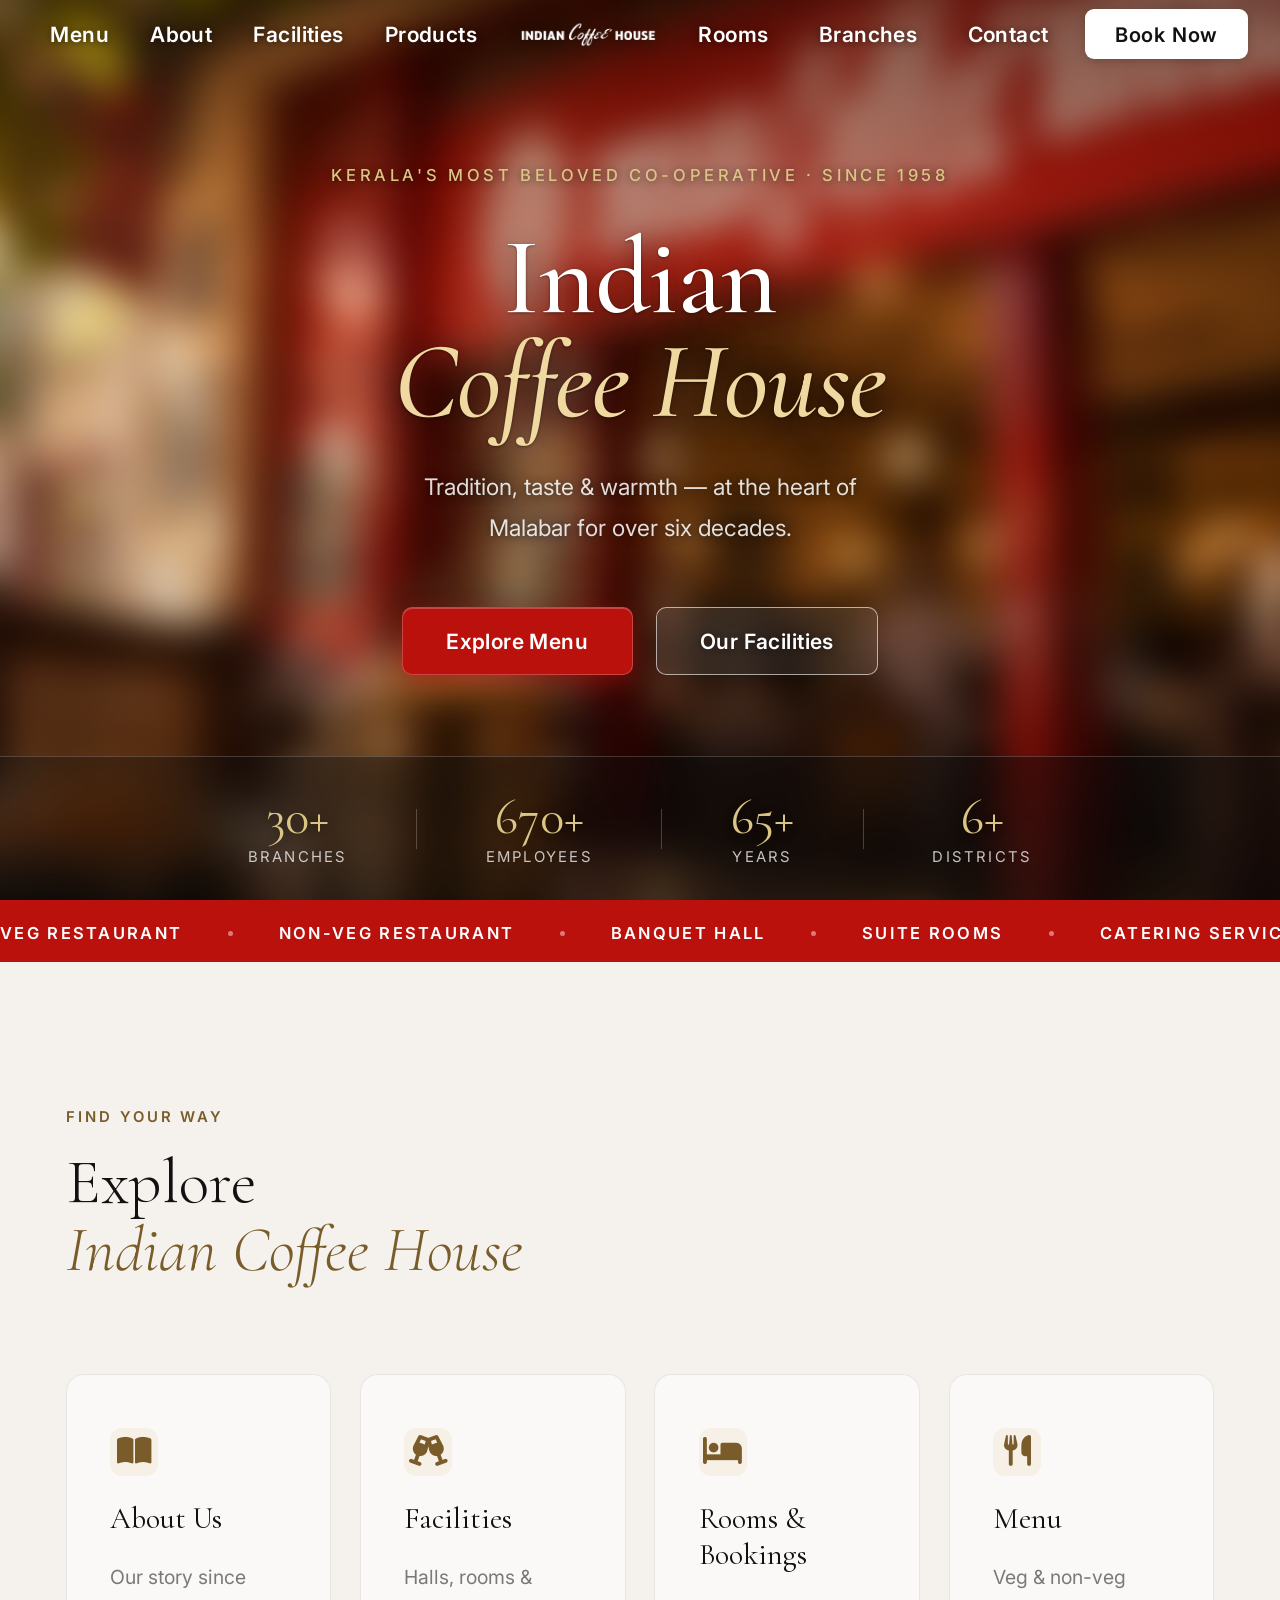
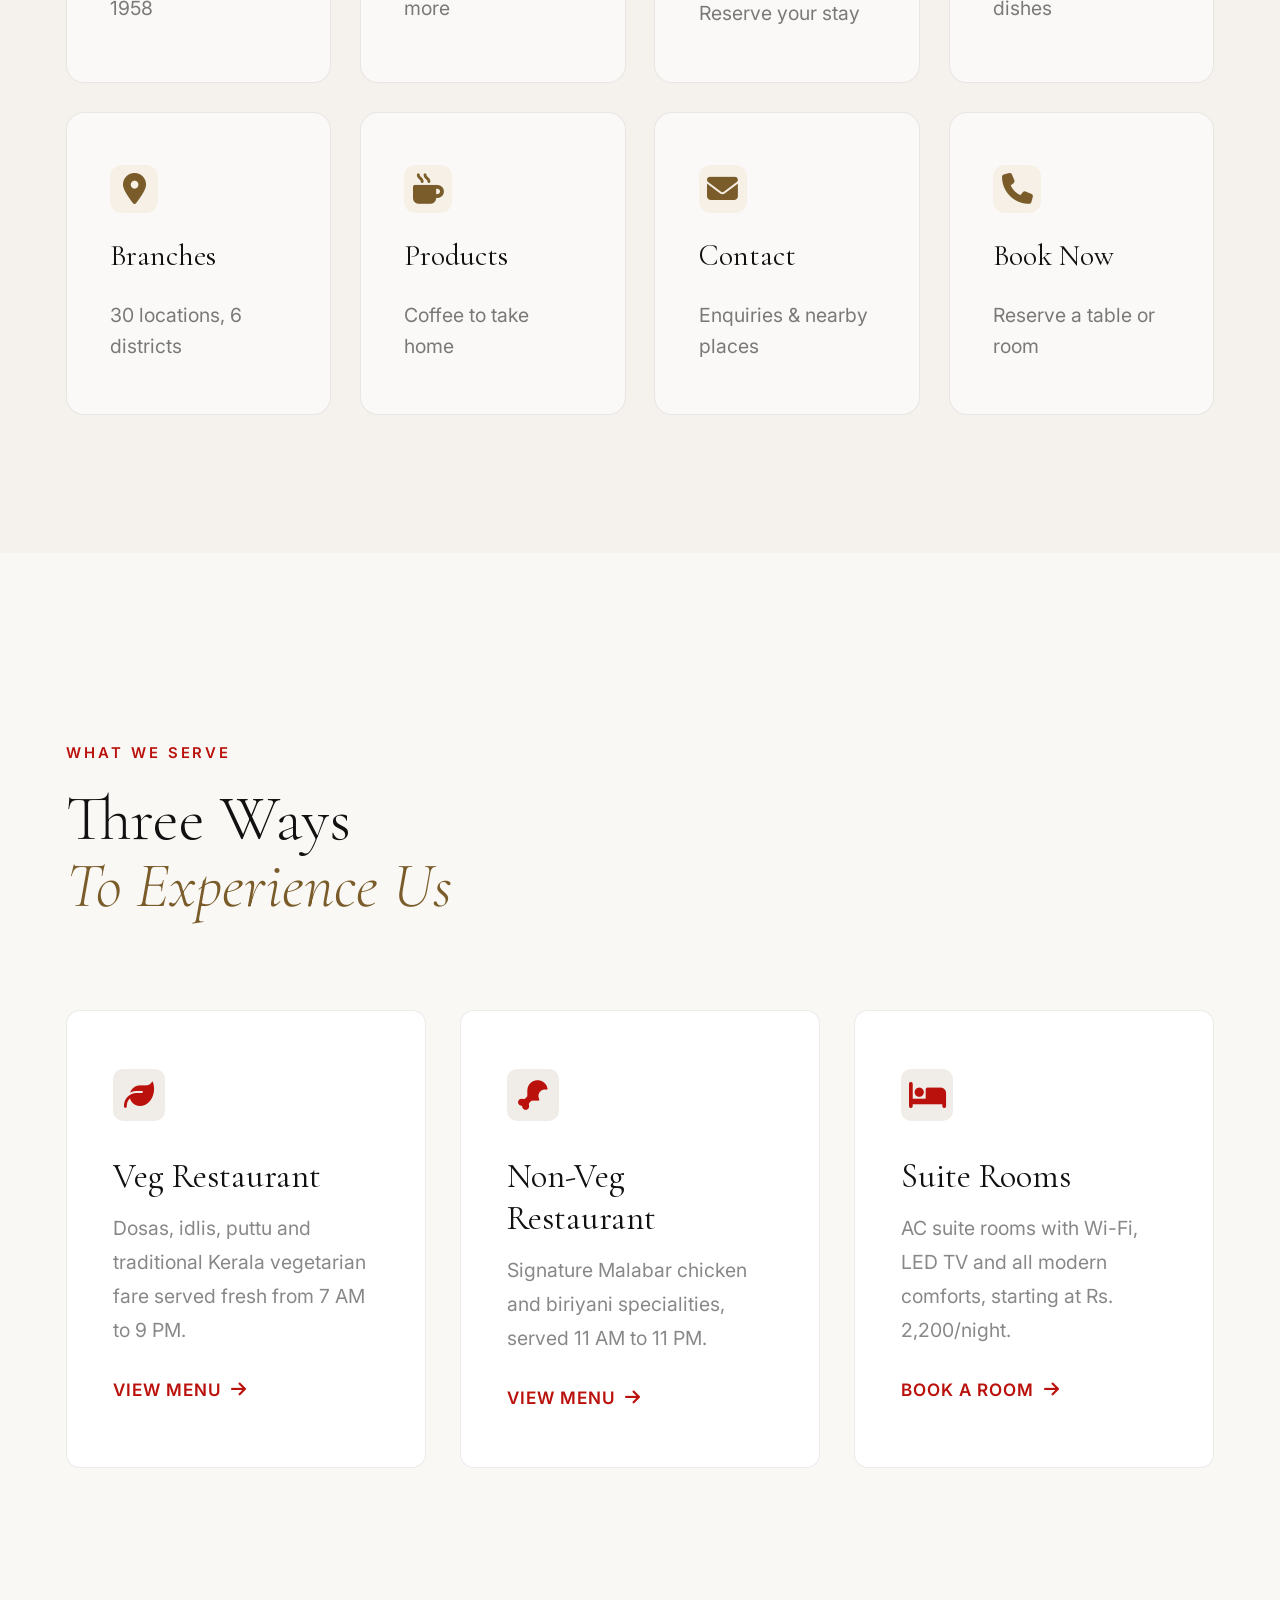
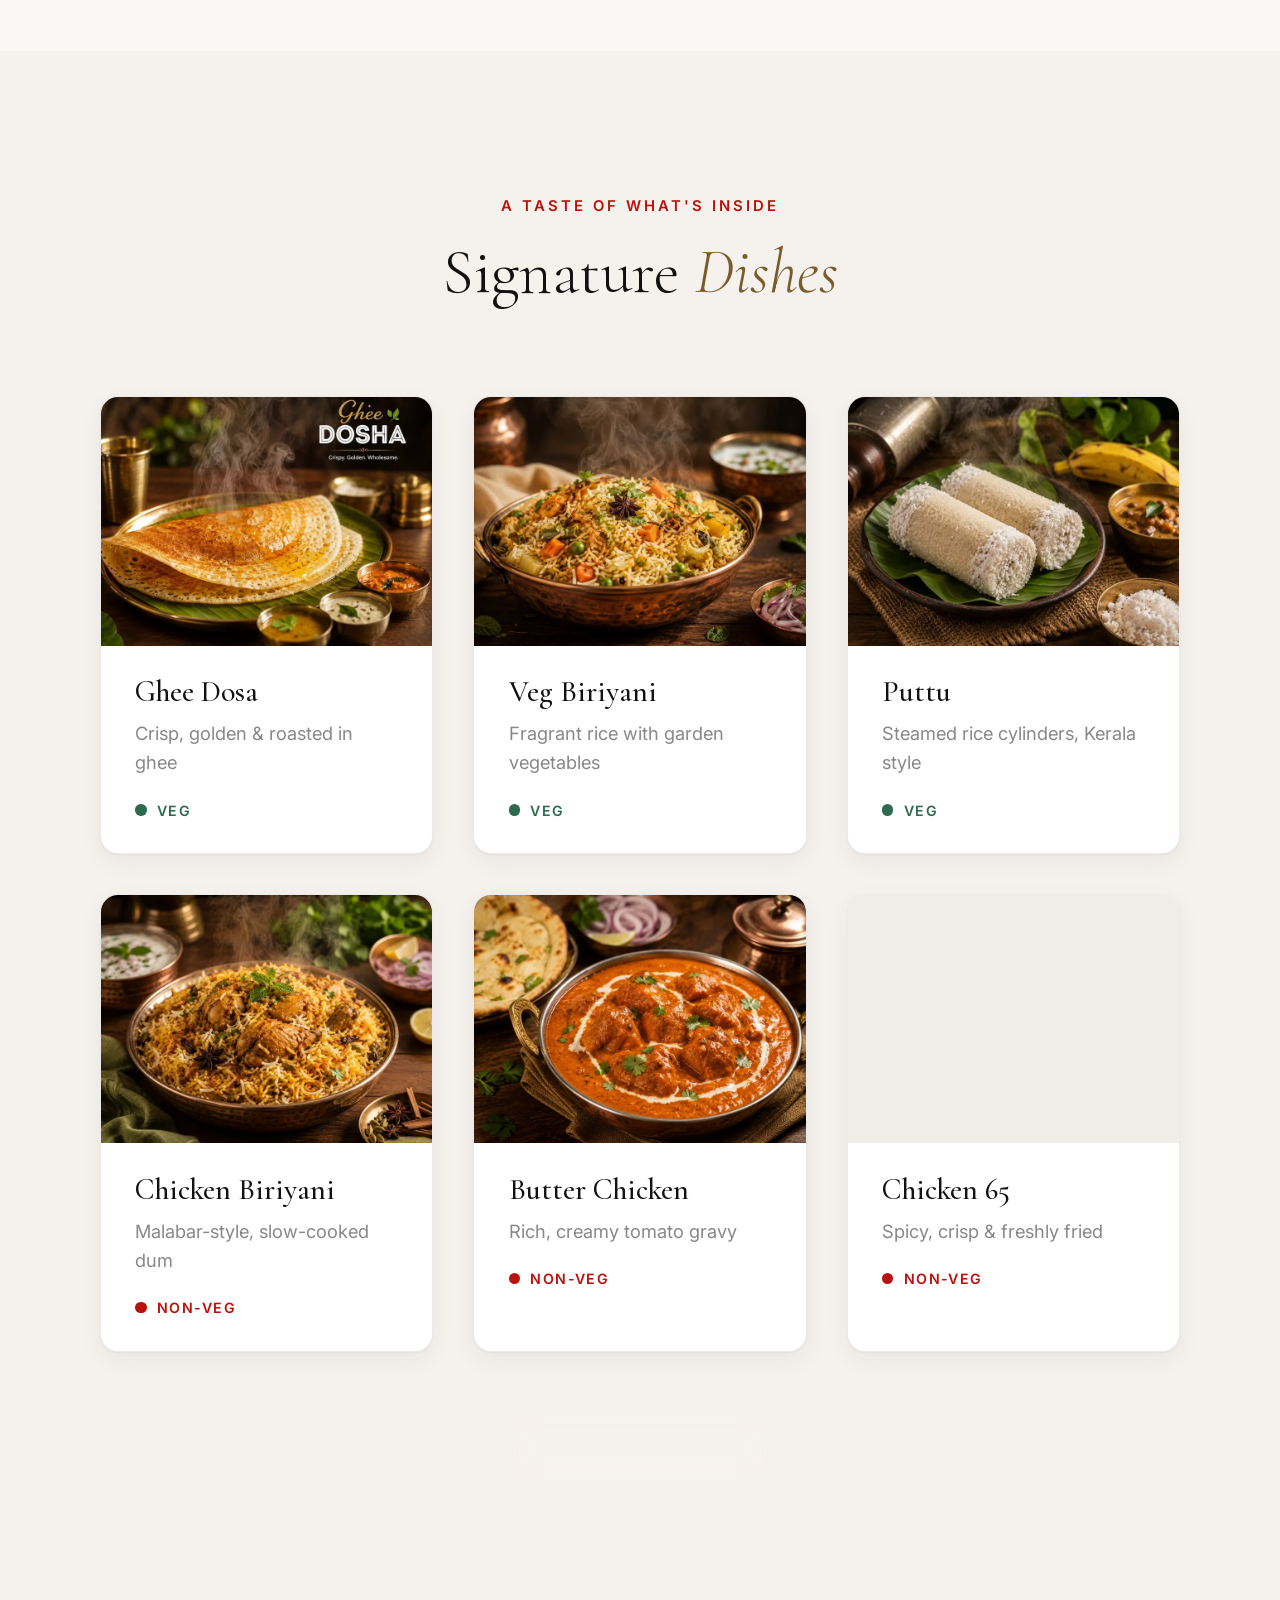
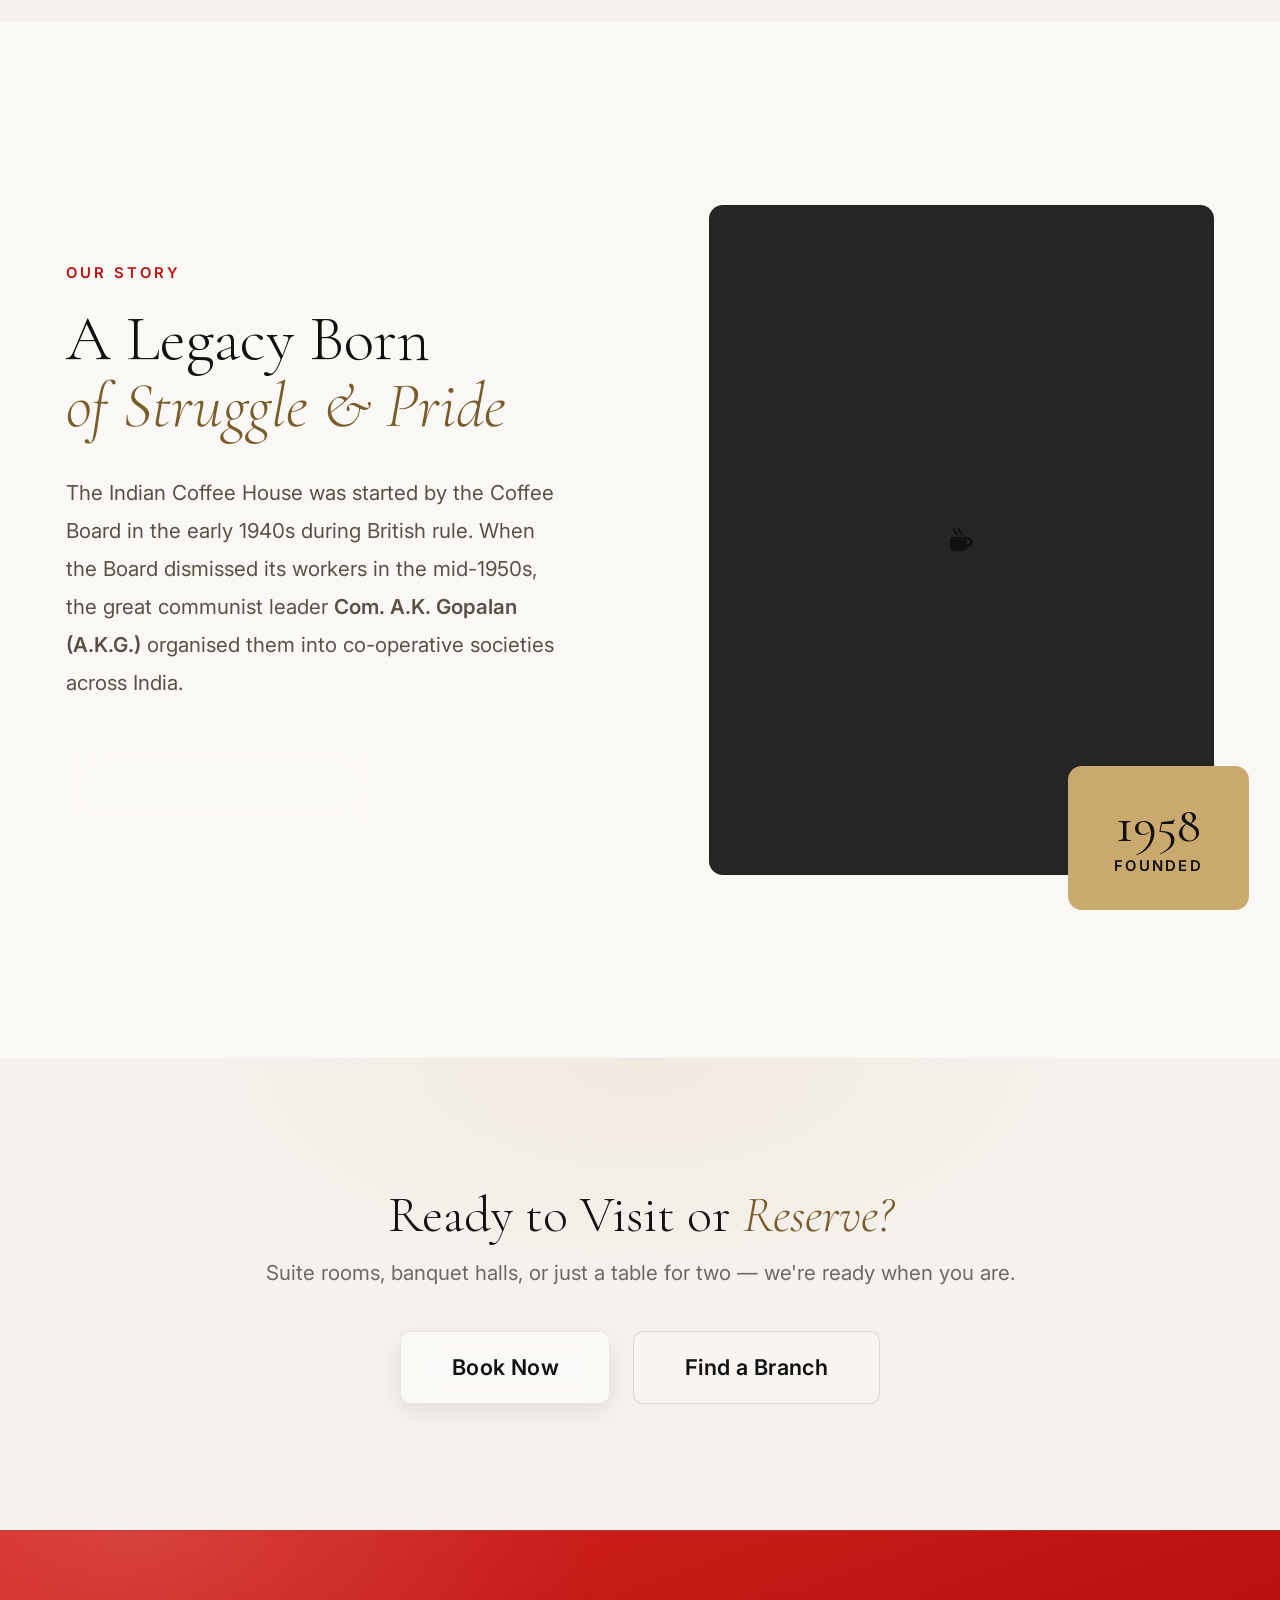
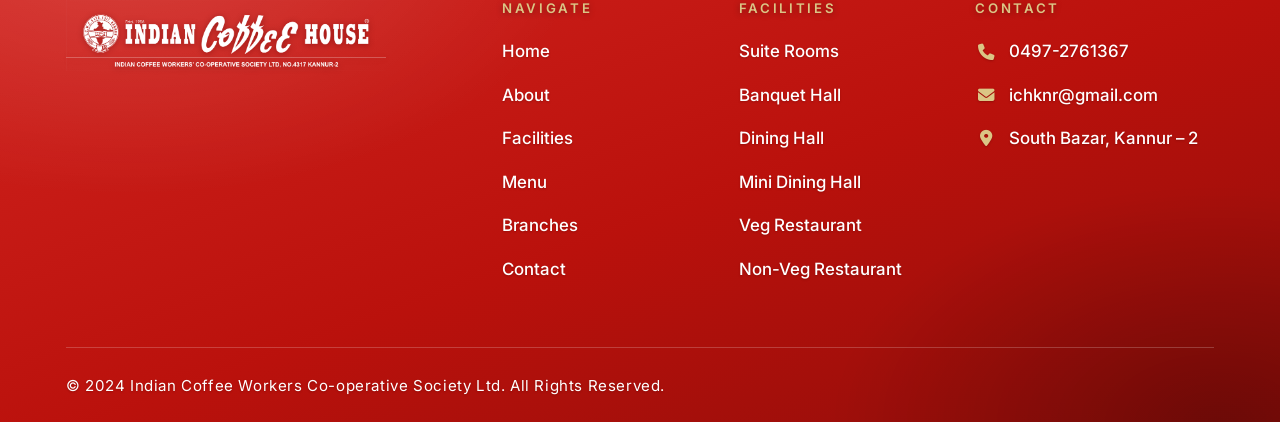
==== commit 5ae12485: "Hero polish: red primary button, bolder title, lighter overlay; fix home nav logo - Hero: brand-red " ====
--- a/index.html
+++ b/index.html
@@ -39,7 +39,7 @@
             </ul>
 
             <a href="index.html" class="nav__logo-center" aria-label="Indian Coffee House — Home">
-                <div class="nav__logomark">ICH</div>
+                <img src="images/ICH.png" alt="Indian Coffee House" class="nav__wordmark" width="600" height="121"/>
             </a>
 
             <div class="nav__right-group">
--- a/style.css
+++ b/style.css
@@ -232,7 +232,7 @@
 }
 
 .nav__wordmark {
-    width: clamp(130px, 15vw, 190px);
+    width: clamp(120px, 12vw, 165px);
     height: auto;
     transition: transform .3s var(--ease);
 }
@@ -454,7 +454,7 @@
 }
 
 .hero__layer--base img {
-    filter: blur(var(--blur-base)) brightness(.9) saturate(1.05);
+    filter: blur(var(--blur-base)) brightness(1) saturate(1.08);
 }
 
 .hero__layer--soft img {
@@ -478,7 +478,8 @@
     inset: 0;
     pointer-events: none;
     background:
-        linear-gradient(180deg, rgba(0, 0, 0, .55) 0%, rgba(0, 0, 0, .18) 38%, rgba(0, 0, 0, .3) 62%, rgba(0, 0, 0, .7) 100%);
+        radial-gradient(ellipse 55% 45% at 50% 52%, rgba(0, 0, 0, .28), transparent 75%),
+        linear-gradient(180deg, rgba(0, 0, 0, .38) 0%, rgba(0, 0, 0, .04) 30%, rgba(0, 0, 0, .08) 60%, rgba(0, 0, 0, .5) 100%);
 }
 
 .hero__content {
@@ -516,15 +517,16 @@
 .hero__title {
     font-family: var(--serif);
     font-size: clamp(3.4rem, 8.5vw, 8rem);
-    font-weight: 300;
+    font-weight: 500;
     line-height: .95;
+    letter-spacing: -.01em;
     color: var(--white);
     margin-bottom: 1.5rem;
     text-shadow: 0 4px 30px rgba(0, 0, 0, .55), 0 1px 3px rgba(0, 0, 0, .4);
 }
 
 .hero__title em {
-    color: var(--gold-lt);
+    color: #f0d9a0;
     font-style: italic;
 }
 
@@ -544,31 +546,51 @@
     flex-wrap: wrap;
 }
 
+.hero__actions .btn {
+    height: 3rem;
+    padding: 0 1.9rem;
+    border-radius: 10px;
+    font-size: .92rem;
+    letter-spacing: .02em;
+}
+
 .hero .btn--gold {
-    background: rgba(255, 255, 255, .92);
-    border-color: transparent;
-    color: var(--dark);
+    background: var(--red);
+    border: 1px solid rgba(255, 255, 255, .22);
+    color: var(--white);
+    box-shadow: 0 8px 22px rgba(186, 17, 12, .45), inset 0 1px 0 rgba(255, 255, 255, .22);
+    -webkit-backdrop-filter: none;
+    backdrop-filter: none;
 }
 
 .hero .btn--gold:hover {
-    background: var(--white);
+    background: var(--red-lt);
+    box-shadow: 0 12px 28px rgba(186, 17, 12, .55), inset 0 1px 0 rgba(255, 255, 255, .28);
 }
 
 .hero .btn--ghost {
+    background: rgba(255, 255, 255, .08);
     color: var(--white);
-    border-color: rgba(255, 255, 255, .55);
+    border: 1px solid rgba(255, 255, 255, .6);
+    text-shadow: 0 1px 6px rgba(0, 0, 0, .4);
 }
 
 .hero .btn--ghost:hover {
-    background: rgba(255, 255, 255, .16);
+    background: rgba(255, 255, 255, .18);
     border-color: var(--white);
+    transform: translateY(-2px);
 }
 
 /* Nav sits on the dark hero photo until it scrolls (index.html only). */
-.nav--hero:not(.scrolled) .nav__links a,
-.nav--hero:not(.scrolled) .nav__logomark {
+.nav--hero:not(.scrolled) .nav__links a {
     color: var(--white);
     text-shadow: 0 1px 8px rgba(0, 0, 0, .55);
+}
+
+/* The red wordmark disappears into the red photo, so show it white until the
+   nav scrolls onto its light background. */
+.nav--hero:not(.scrolled) .nav__wordmark {
+    filter: brightness(0) invert(1) drop-shadow(0 1px 6px rgba(0, 0, 0, .5));
 }
 
 .nav--hero:not(.scrolled) .nav__links a:hover,
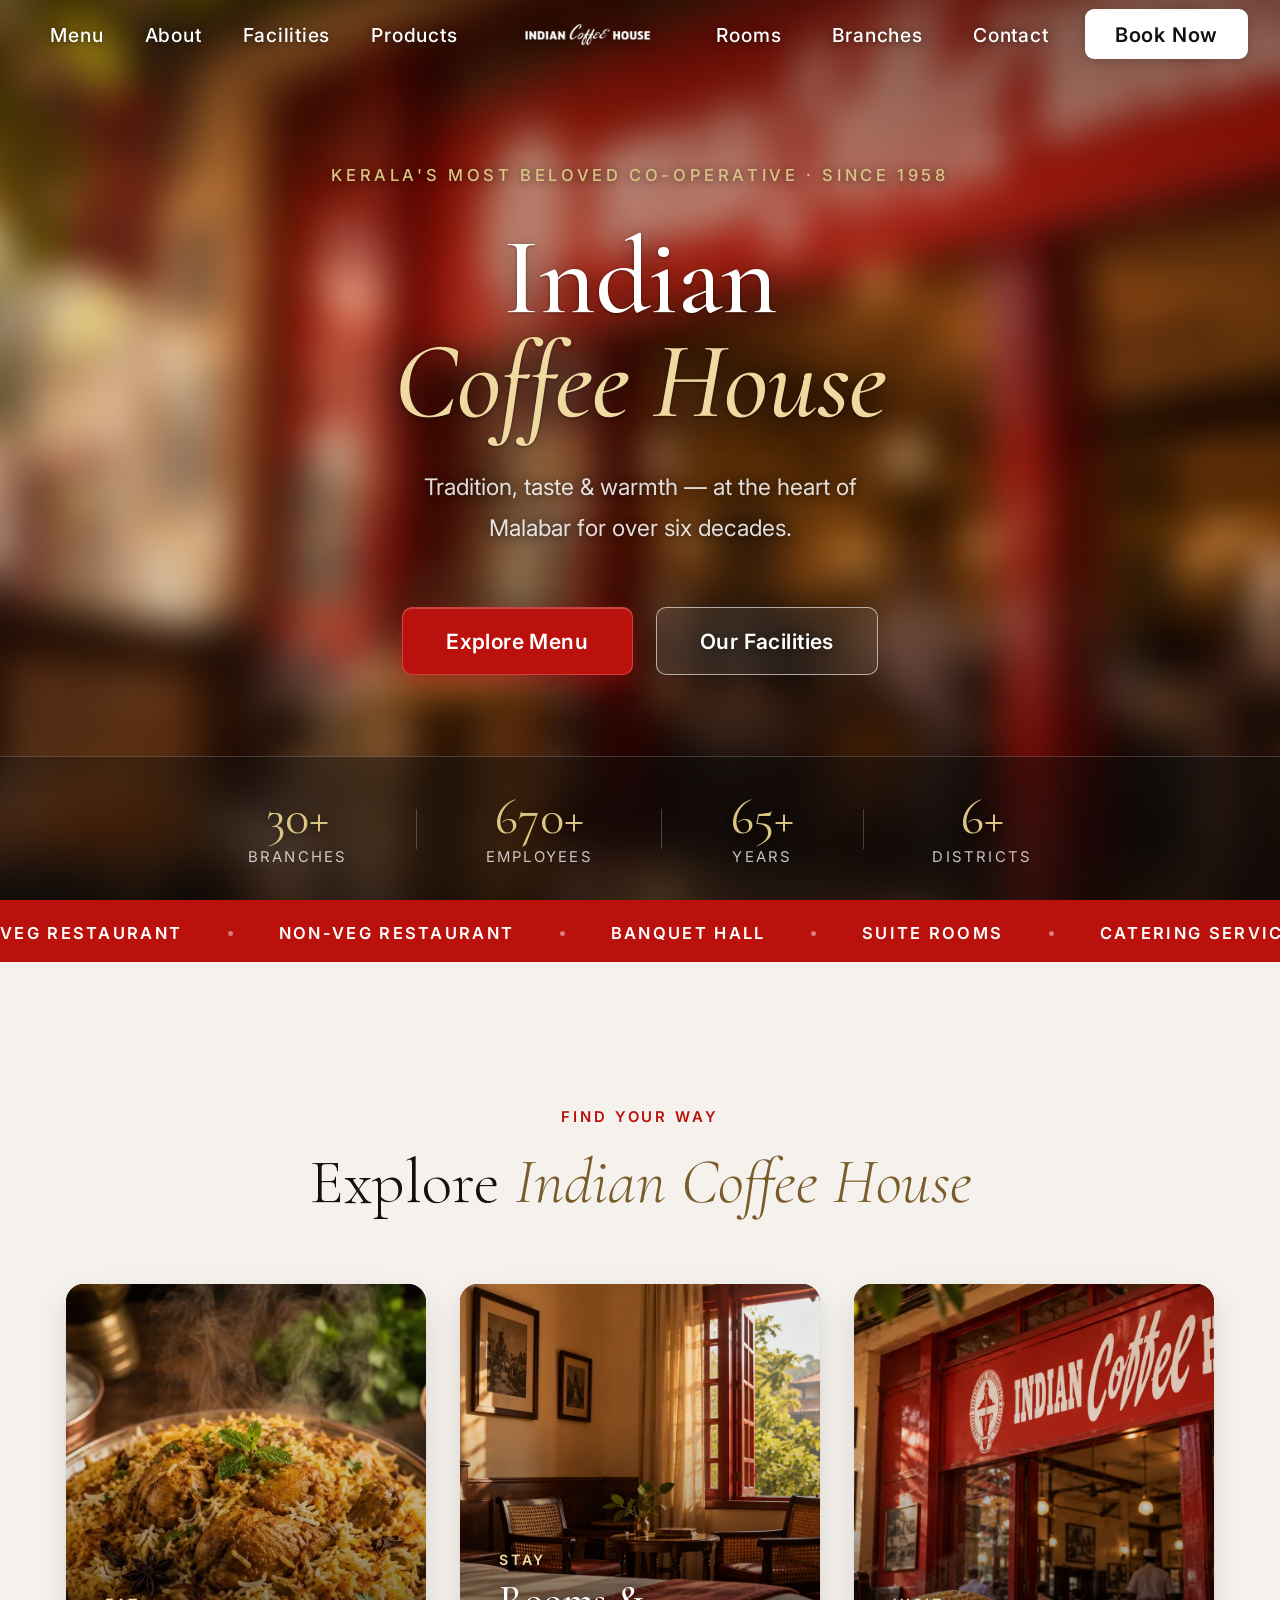
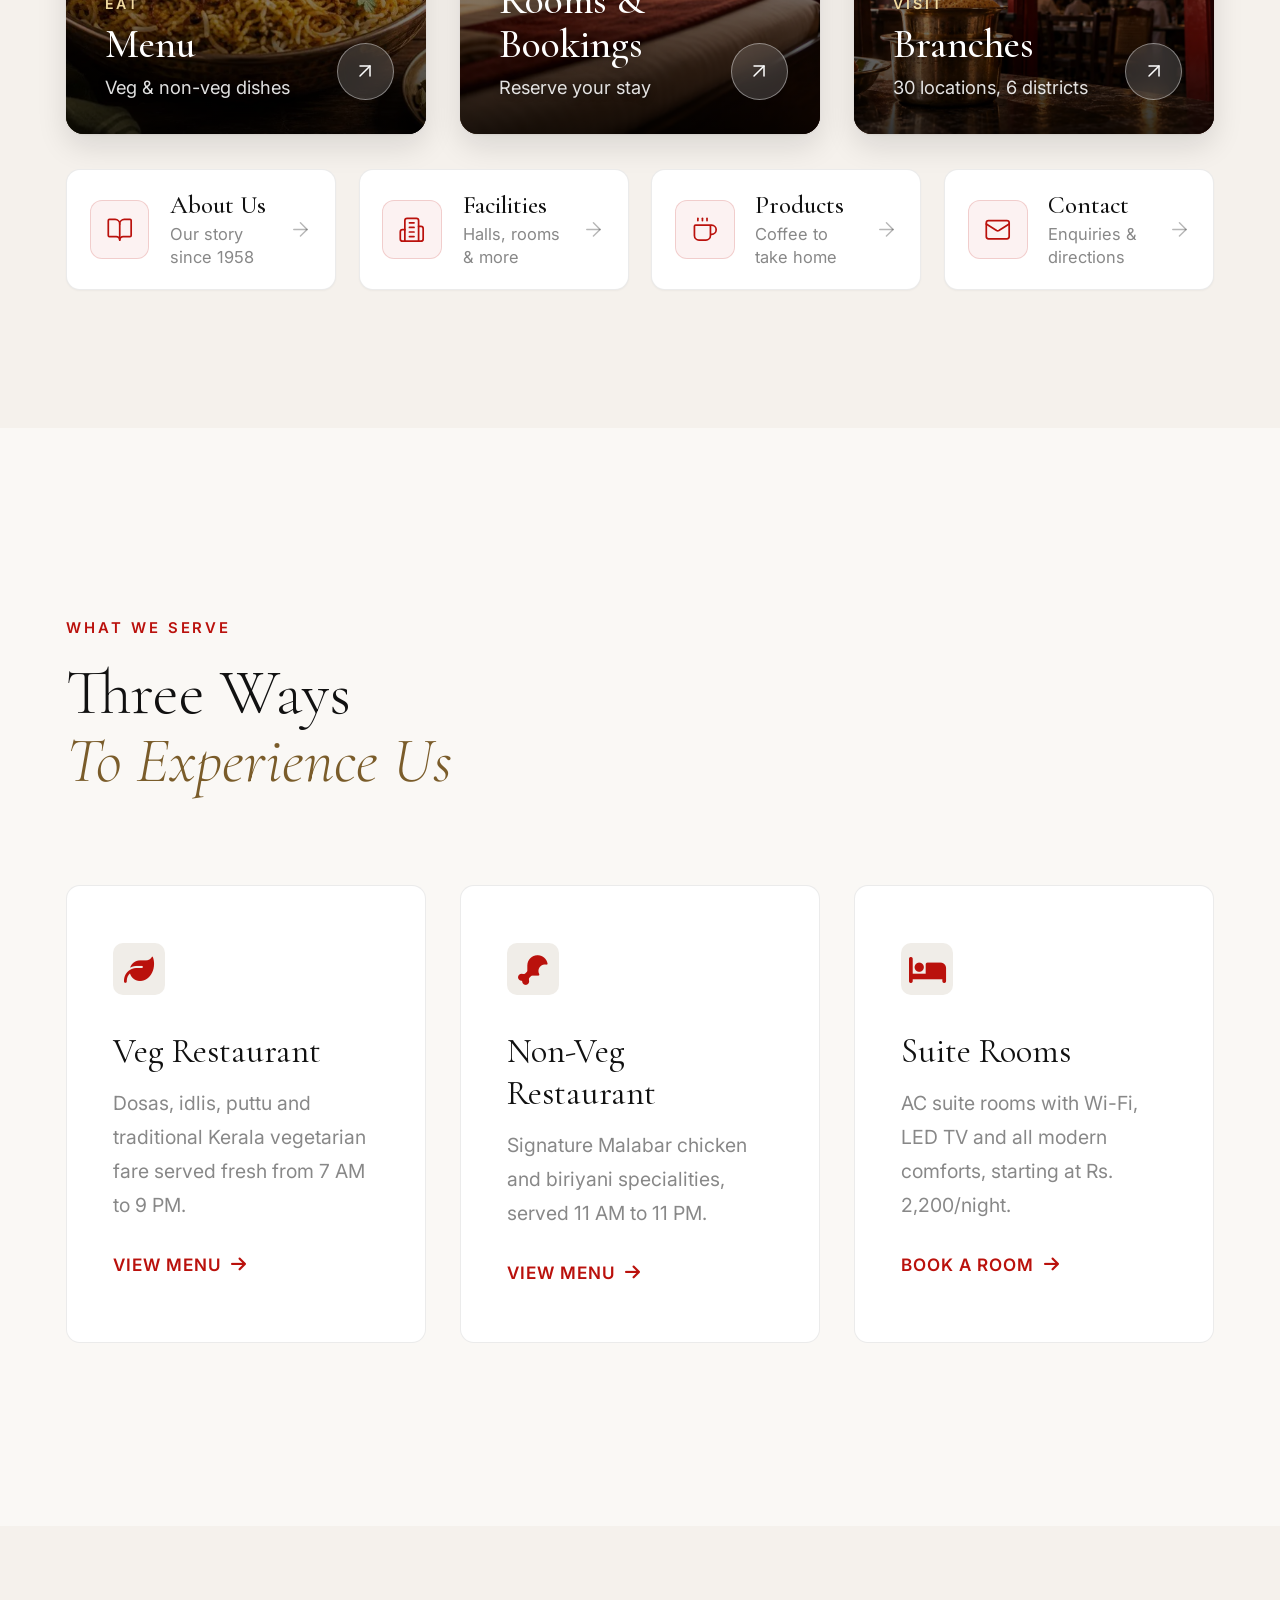
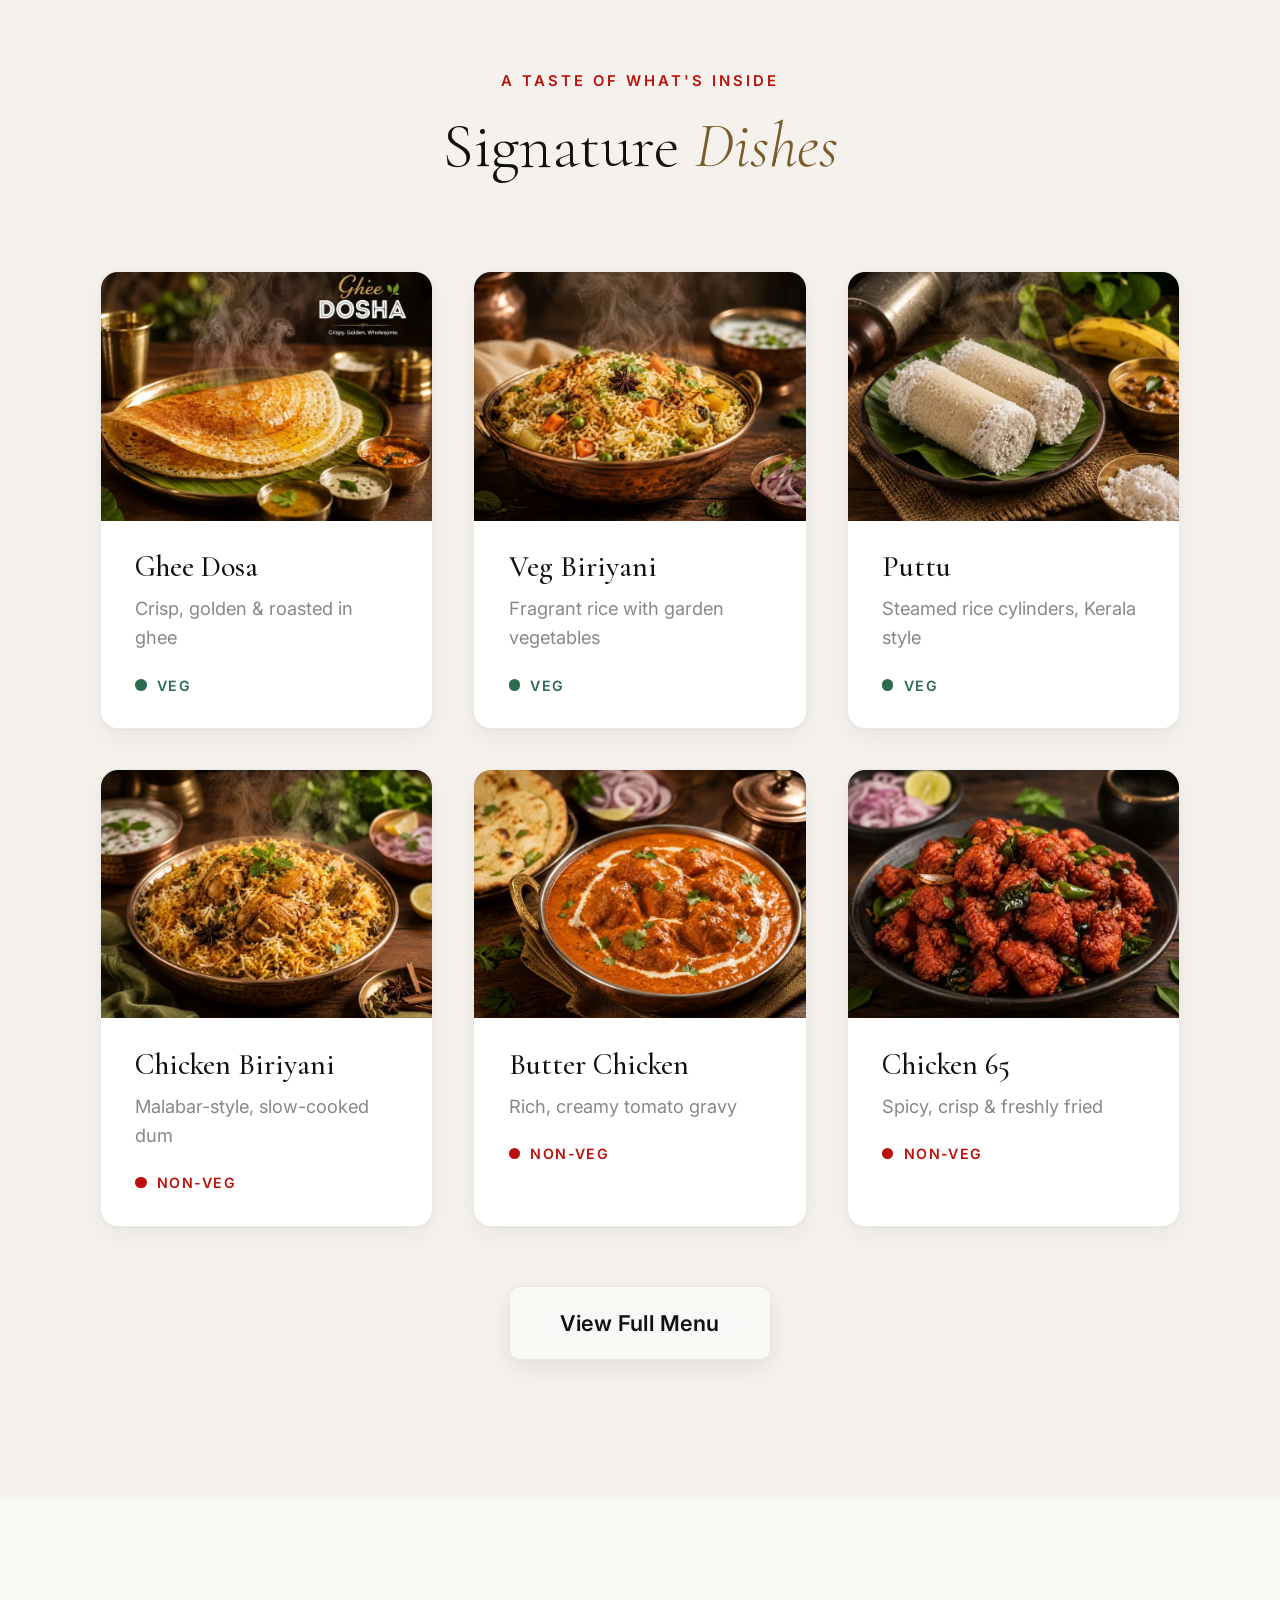
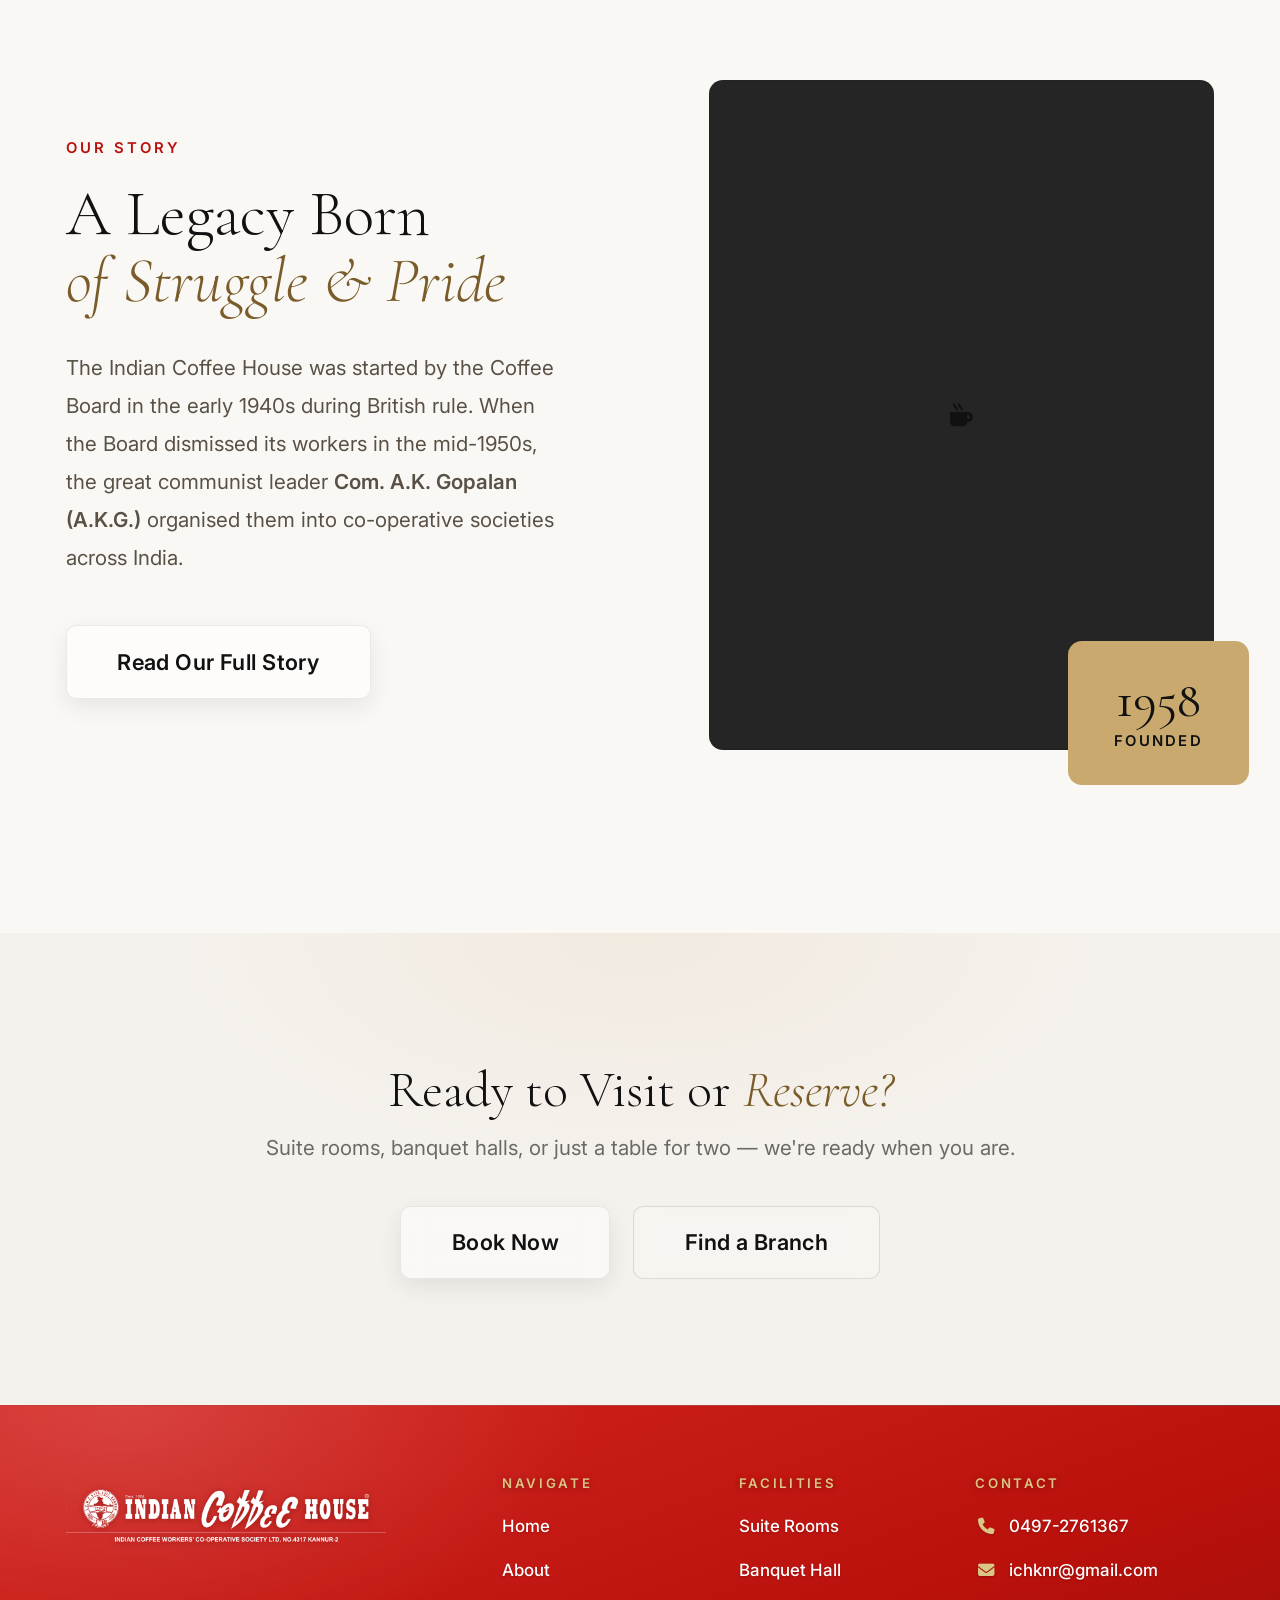
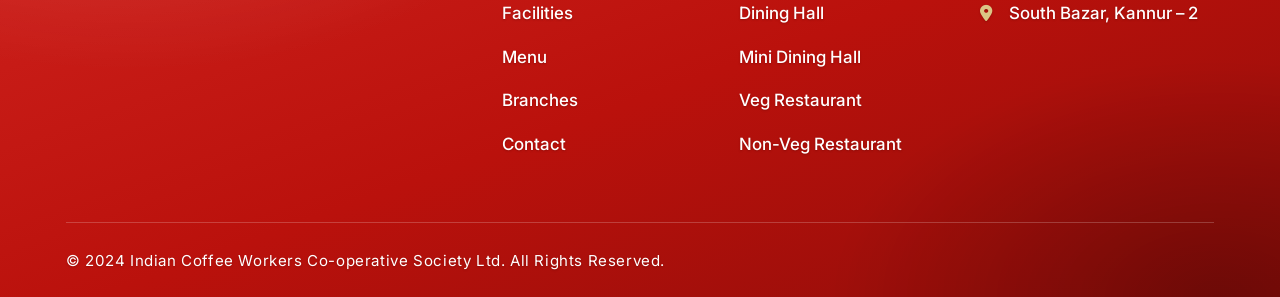
==== commit 62e439ae: "Explore bento redesign, rooms photo, and responsive fixes - Explore: three photo cards (Menu, Rooms " ====
--- a/index.html
+++ b/index.html
@@ -135,53 +135,83 @@
         </div>
     </div>
 
-    <!-- ── EXPLORE GRID — hub linking to every page ── -->
-    <section class="section section--dark section--tight" id="explore">
+    <!-- ── EXPLORE — three featured destinations + quick links ── -->
+    <section class="section section--dark section--tight explore" id="explore">
         <div class="wrap">
             <div class="sec-head reveal">
-                <p class="tag tag--light">Find Your Way</p>
-                <h2 class="heading heading--light">Explore<br /><em>Indian Coffee House</em></h2>
-            </div>
-            <div class="explore__grid">
-                <a href="about.html" class="explore__card reveal">
-                    <i class="fa-solid fa-book-open"></i>
-                    <h4>About Us</h4>
-                    <span>Our story since 1958</span>
-                </a>
-                <a href="facilities.html" class="explore__card reveal">
-                    <i class="fa-solid fa-champagne-glasses"></i>
-                    <h4>Facilities</h4>
-                    <span>Halls, rooms &amp; more</span>
-                </a>
-                <a href="rooms.html" class="explore__card reveal">
-                    <i class="fa-solid fa-bed"></i>
-                    <h4>Rooms &amp; Bookings</h4>
-                    <span>Reserve your stay</span>
-                </a>
-                <a href="menu.html" class="explore__card reveal">
-                    <i class="fa-solid fa-utensils"></i>
-                    <h4>Menu</h4>
-                    <span>Veg &amp; non-veg dishes</span>
-                </a>
-                <a href="branches.html" class="explore__card reveal">
-                    <i class="fa-solid fa-location-dot"></i>
-                    <h4>Branches</h4>
-                    <span>30 locations, 6 districts</span>
-                </a>
-                <a href="products.html" class="explore__card reveal">
-                    <i class="fa-solid fa-mug-hot"></i>
-                    <h4>Products</h4>
-                    <span>Coffee to take home</span>
-                </a>
-                <a href="contact.html" class="explore__card reveal">
-                    <i class="fa-solid fa-envelope"></i>
-                    <h4>Contact</h4>
-                    <span>Enquiries &amp; nearby places</span>
-                </a>
-                <a href="contact.html" class="explore__card reveal">
-                    <i class="fa-solid fa-phone"></i>
-                    <h4>Book Now</h4>
-                    <span>Reserve a table or room</span>
+                <p class="tag">Find Your Way</p>
+                <h2 class="heading">Explore <em>Indian Coffee House</em></h2>
+            </div>
+            <div class="explore__feature">
+                <a href="menu.html" class="explore__card explore__card--photo reveal">
+                    <picture>
+                        <source srcset="images/dishes/chicken-biriyani.webp" type="image/webp" />
+                        <img src="images/dishes/chicken-biriyani.jpg" alt="Chicken biriyani" loading="lazy" decoding="async" />
+                    </picture>
+                    <div class="explore__body">
+                        <span class="explore__kicker">Eat</span>
+                        <h4>Menu</h4>
+                        <p>Veg &amp; non-veg dishes</p>
+                    </div>
+                    <span class="explore__arrow" aria-hidden="true"><svg viewBox="0 0 24 24" fill="none" stroke="currentColor" stroke-width="1.5" stroke-linecap="round" stroke-linejoin="round" aria-hidden="true"><path d="M7 7h10v10"/><path d="M7 17 17 7"/></svg></span>
+                </a>
+                <a href="rooms.html" class="explore__card explore__card--photo reveal">
+                    <picture>
+                        <source srcset="images/rooms-bookings.webp" type="image/webp" />
+                        <img src="images/rooms-bookings.jpg" alt="Guest room with a wooden bed, cane chairs and a window onto the garden" loading="lazy" decoding="async" />
+                    </picture>
+                    <div class="explore__body">
+                        <span class="explore__kicker">Stay</span>
+                        <h4>Rooms &amp; Bookings</h4>
+                        <p>Reserve your stay</p>
+                    </div>
+                    <span class="explore__arrow" aria-hidden="true"><svg viewBox="0 0 24 24" fill="none" stroke="currentColor" stroke-width="1.5" stroke-linecap="round" stroke-linejoin="round" aria-hidden="true"><path d="M7 7h10v10"/><path d="M7 17 17 7"/></svg></span>
+                </a>
+                <a href="branches.html" class="explore__card explore__card--photo reveal">
+                    <picture>
+                        <source srcset="images/hero-section0.webp" type="image/webp" />
+                        <img src="images/hero-section0.jpg" alt="Indian Coffee House storefront" loading="lazy" decoding="async" />
+                    </picture>
+                    <div class="explore__body">
+                        <span class="explore__kicker">Visit</span>
+                        <h4>Branches</h4>
+                        <p>30 locations, 6 districts</p>
+                    </div>
+                    <span class="explore__arrow" aria-hidden="true"><svg viewBox="0 0 24 24" fill="none" stroke="currentColor" stroke-width="1.5" stroke-linecap="round" stroke-linejoin="round" aria-hidden="true"><path d="M7 7h10v10"/><path d="M7 17 17 7"/></svg></span>
+                </a>
+            </div>
+            <div class="explore__links">
+                <a href="about.html" class="explore__link reveal">
+                    <span class="explore__icon"><svg viewBox="0 0 24 24" fill="none" stroke="currentColor" stroke-width="1.5" stroke-linecap="round" stroke-linejoin="round" aria-hidden="true"><path d="M12 7v14"/><path d="M3 18a1 1 0 0 1-1-1V4a1 1 0 0 1 1-1h5a4 4 0 0 1 4 4 4 4 0 0 1 4-4h5a1 1 0 0 1 1 1v13a1 1 0 0 1-1 1h-6a3 3 0 0 0-3 3 3 3 0 0 0-3-3z"/></svg></span>
+                    <div>
+                        <h4>About Us</h4>
+                        <span>Our story since 1958</span>
+                    </div>
+                    <svg class="explore__link-arrow" viewBox="0 0 24 24" fill="none" stroke="currentColor" stroke-width="1.5" stroke-linecap="round" stroke-linejoin="round" aria-hidden="true"><path d="M5 12h14"/><path d="m12 5 7 7-7 7"/></svg>
+                </a>
+                <a href="facilities.html" class="explore__link reveal">
+                    <span class="explore__icon"><svg viewBox="0 0 24 24" fill="none" stroke="currentColor" stroke-width="1.5" stroke-linecap="round" stroke-linejoin="round" aria-hidden="true"><path d="M6 22V4a2 2 0 0 1 2-2h8a2 2 0 0 1 2 2v18Z"/><path d="M6 12H4a2 2 0 0 0-2 2v6a2 2 0 0 0 2 2h2"/><path d="M18 9h2a2 2 0 0 1 2 2v9a2 2 0 0 1-2 2h-2"/><path d="M10 6h4"/><path d="M10 10h4"/><path d="M10 14h4"/><path d="M10 18h4"/></svg></span>
+                    <div>
+                        <h4>Facilities</h4>
+                        <span>Halls, rooms &amp; more</span>
+                    </div>
+                    <svg class="explore__link-arrow" viewBox="0 0 24 24" fill="none" stroke="currentColor" stroke-width="1.5" stroke-linecap="round" stroke-linejoin="round" aria-hidden="true"><path d="M5 12h14"/><path d="m12 5 7 7-7 7"/></svg>
+                </a>
+                <a href="products.html" class="explore__link reveal">
+                    <span class="explore__icon"><svg viewBox="0 0 24 24" fill="none" stroke="currentColor" stroke-width="1.5" stroke-linecap="round" stroke-linejoin="round" aria-hidden="true"><path d="M10 2v2"/><path d="M14 2v2"/><path d="M16 8a1 1 0 0 1 1 1v8a4 4 0 0 1-4 4H7a4 4 0 0 1-4-4V9a1 1 0 0 1 1-1h14a4 4 0 1 1 0 8h-1"/><path d="M6 2v2"/></svg></span>
+                    <div>
+                        <h4>Products</h4>
+                        <span>Coffee to take home</span>
+                    </div>
+                    <svg class="explore__link-arrow" viewBox="0 0 24 24" fill="none" stroke="currentColor" stroke-width="1.5" stroke-linecap="round" stroke-linejoin="round" aria-hidden="true"><path d="M5 12h14"/><path d="m12 5 7 7-7 7"/></svg>
+                </a>
+                <a href="contact.html" class="explore__link reveal">
+                    <span class="explore__icon"><svg viewBox="0 0 24 24" fill="none" stroke="currentColor" stroke-width="1.5" stroke-linecap="round" stroke-linejoin="round" aria-hidden="true"><path d="m22 7-8.991 5.727a2 2 0 0 1-2.009 0L2 7"/><rect x="2" y="4" width="20" height="16" rx="2"/></svg></span>
+                    <div>
+                        <h4>Contact</h4>
+                        <span>Enquiries &amp; directions</span>
+                    </div>
+                    <svg class="explore__link-arrow" viewBox="0 0 24 24" fill="none" stroke="currentColor" stroke-width="1.5" stroke-linecap="round" stroke-linejoin="round" aria-hidden="true"><path d="M5 12h14"/><path d="m12 5 7 7-7 7"/></svg>
                 </a>
             </div>
         </div>
--- a/style.css
+++ b/style.css
@@ -178,7 +178,7 @@
     display: grid;
     grid-template-columns: 1fr auto 1fr;
     align-items: center;
-    gap: 1rem;
+    gap: 2rem;
     height: 68px;
     padding: 0 1.4rem;
 }
@@ -205,24 +205,42 @@
 }
 
 .nav__links a {
-    font-size: .92rem;
-    font-weight: 600;
-    color: var(--dark);
-    padding: .5rem .8rem;
-    border-radius: 6px;
-    letter-spacing: .02em;
+    --pad: .8rem;
+    position: relative;
+    font-size: .84rem;
+    font-weight: 500;
+    color: var(--dark);
+    padding: .5rem var(--pad);
+    letter-spacing: .04em;
     white-space: nowrap;
-    transition: color .2s, background .2s;
+    transition: color .2s;
+}
+
+/* Slim underline that draws in on hover and stays on the current page. */
+.nav__links a::after {
+    content: '';
+    position: absolute;
+    left: var(--pad);
+    right: var(--pad);
+    bottom: .2rem;
+    height: 1.5px;
+    background: var(--red);
+    transform: scaleX(0);
+    transform-origin: left;
+    transition: transform .3s var(--ease);
 }
 
 .nav__links a:hover {
     color: var(--red);
-    background: rgba(255, 255, 255, .45);
+}
+
+.nav__links a:hover::after,
+.nav__links a.active::after {
+    transform: scaleX(1);
 }
 
 .nav__links a.active {
-    color: #5a2e14;
-    background: rgba(255, 255, 255, .55);
+    color: var(--dark);
 }
 
 .nav__logo-center {
@@ -596,7 +614,10 @@
 .nav--hero:not(.scrolled) .nav__links a:hover,
 .nav--hero:not(.scrolled) .nav__links a.active {
     color: var(--white);
-    background: rgba(255, 255, 255, .18);
+}
+
+.nav--hero:not(.scrolled) .nav__links a::after {
+    background: #f0d9a0;
 }
 
 .nav--hero:not(.scrolled) .nav__cta--desktop {
@@ -1957,54 +1978,208 @@
 }
 
 /* ============================================================
-   EXPLORE GRID (home page — links to all pages)
-============================================================ */
-.explore__grid {
+   EXPLORE (home page) — three photo destinations + compact quick links
+============================================================ */
+.explore .sec-head {
+    max-width: none;
+    margin-bottom: 3rem;
+    text-align: center;
+}
+
+.explore__feature,
+.explore__links {
     display: grid;
+    gap: 1.5rem;
+    max-width: 1180px;
+    margin-left: auto;
+    margin-right: auto;
+}
+
+.explore__feature {
+    grid-template-columns: repeat(3, 1fr);
+    margin-bottom: 1.5rem;
+}
+
+.explore__card--photo {
+    position: relative;
+    display: flex;
+    flex-direction: column;
+    justify-content: flex-end;
+    aspect-ratio: 4 / 5;
+    border-radius: 18px;
+    overflow: hidden;
+    isolation: isolate;
+    color: var(--white);
+    background: var(--dark);
+    box-shadow: 0 1px 2px rgba(17, 17, 17, .06), 0 12px 30px rgba(17, 17, 17, .12);
+    transition: transform .35s var(--ease), box-shadow .35s var(--ease);
+}
+
+.explore__card--photo:hover {
+    transform: translateY(-4px);
+    box-shadow: 0 2px 4px rgba(17, 17, 17, .08), 0 22px 46px rgba(17, 17, 17, .2);
+}
+
+.explore__card--photo picture,
+.explore__card--photo img {
+    position: absolute;
+    inset: 0;
+    width: 100%;
+    height: 100%;
+    z-index: -2;
+}
+
+.explore__card--photo img {
+    object-fit: cover;
+    transition: transform .7s var(--ease);
+}
+
+.explore__card--photo:hover img {
+    transform: scale(1.06);
+}
+
+.explore__card--photo::before {
+    content: '';
+    position: absolute;
+    inset: 0;
+    z-index: -1;
+    background: linear-gradient(180deg, rgba(0, 0, 0, .05) 30%, rgba(0, 0, 0, .8) 100%);
+}
+
+.explore__body {
+    padding: 1.6rem 1.7rem;
+    padding-right: 4rem;
+}
+
+.explore__kicker {
+    display: block;
+    margin-bottom: .45rem;
+    font-size: .62rem;
+    letter-spacing: .2em;
+    text-transform: uppercase;
+    font-weight: 600;
+    color: #f0d9a0;
+    text-shadow: 0 1px 6px rgba(0, 0, 0, .5);
+}
+
+.explore__body h4 {
+    font-family: var(--serif);
+    font-size: 1.75rem;
+    font-weight: 500;
+    line-height: 1.1;
+    text-shadow: 0 2px 14px rgba(0, 0, 0, .5);
+}
+
+.explore__body p {
+    margin-top: .4rem;
+    font-size: .8rem;
+    color: rgba(255, 255, 255, .88);
+    text-shadow: 0 1px 6px rgba(0, 0, 0, .5);
+}
+
+.explore__arrow {
+    position: absolute;
+    right: 1.4rem;
+    bottom: 1.5rem;
+    display: grid;
+    place-items: center;
+    width: 2.5rem;
+    height: 2.5rem;
+    border-radius: 50%;
+    color: var(--white);
+    background: rgba(255, 255, 255, .16);
+    border: 1px solid rgba(255, 255, 255, .4);
+    -webkit-backdrop-filter: blur(10px);
+    backdrop-filter: blur(10px);
+    transition: background-color .25s, color .25s, transform .25s var(--ease);
+}
+
+.explore__arrow svg {
+    width: 1.05rem;
+    height: 1.05rem;
+}
+
+.explore__card--photo:hover .explore__arrow {
+    background: var(--white);
+    color: var(--red);
+    transform: translate(2px, -2px);
+}
+
+.explore__links {
     grid-template-columns: repeat(4, 1fr);
-    gap: 1.25rem;
-}
-
-.explore__card {
-    display: flex;
-    flex-direction: column;
-    gap: 1.1rem;
-    padding: 2.3rem 1.9rem;
+    gap: 1rem;
+}
+
+.explore__link {
+    display: flex;
+    align-items: center;
+    gap: .9rem;
+    padding: .9rem 1rem;
+    background: var(--white);
     border: 1px solid var(--border-l);
-    border-radius: 18px;
-    background: rgba(255, 255, 255, .6);
-    transition: background .25s, transform .25s, border-color .25s;
-}
-
-.explore__card:hover {
-    background: rgba(201, 169, 110, .07);
-    border-color: var(--gold);
-    transform: translateY(-3px);
-}
-
-.explore__card i {
-    width: 48px;
-    height: 48px;
-    display: flex;
-    align-items: center;
-    justify-content: center;
+    border-radius: 14px;
+    box-shadow: 0 1px 2px rgba(17, 17, 17, .04);
+    transition: transform .25s var(--ease), border-color .25s, box-shadow .25s;
+}
+
+.explore__link:hover {
+    transform: translateY(-2px);
+    border-color: rgba(186, 17, 12, .35);
+    box-shadow: 0 8px 20px rgba(17, 17, 17, .07);
+}
+
+.explore__icon {
+    flex-shrink: 0;
+    display: grid;
+    place-items: center;
+    width: 2.6rem;
+    height: 2.6rem;
     border-radius: 12px;
-    background: rgba(201, 169, 110, .12);
-    font-size: 1.35rem;
-    color: var(--gold-dk);
-}
-
-.explore__card h4 {
+    color: var(--red);
+    background: rgba(186, 17, 12, .05);
+    border: 1px solid rgba(186, 17, 12, .16);
+    transition: background-color .25s, border-color .25s;
+}
+
+.explore__icon svg {
+    width: 1.2rem;
+    height: 1.2rem;
+}
+
+.explore__link:hover .explore__icon {
+    background: rgba(186, 17, 12, .1);
+    border-color: rgba(186, 17, 12, .32);
+}
+
+.explore__link h4 {
     font-family: var(--serif);
-    font-size: 1.3rem;
-    font-weight: 400;
-    color: var(--dark);
-}
-
-.explore__card span {
-    font-size: .85rem;
-    color: rgba(17, 17, 17, .55);
-    line-height: 1.6;
+    font-size: 1.1rem;
+    font-weight: 500;
+    line-height: 1.2;
+    white-space: nowrap;
+    color: var(--dark);
+}
+
+.explore__link div span {
+    display: block;
+    margin-top: .1rem;
+    font-size: .72rem;
+    line-height: 1.4;
+    color: var(--muted);
+}
+
+.explore__link-arrow {
+    flex-shrink: 0;
+    width: 1rem;
+    height: 1rem;
+    margin-left: auto;
+    color: rgba(17, 17, 17, .3);
+    transition: color .25s, transform .25s var(--ease);
+}
+
+.explore__link:hover .explore__link-arrow {
+    color: var(--red);
+    transform: translateX(3px);
 }
 
 /* ============================================================
@@ -2207,8 +2382,8 @@
         grid-template-columns: 1fr 1fr;
     }
 
-    .explore__grid {
-        grid-template-columns: repeat(3, 1fr);
+    .explore__links {
+        grid-template-columns: 1fr 1fr;
     }
 
     .sig-grid {
@@ -2221,7 +2396,7 @@
     }
 
     .nav__links a {
-        padding: .5rem .55rem;
+        --pad: .55rem;
         font-size: .74rem;
     }
 
@@ -2312,12 +2487,9 @@
     }
 
     .footer__nav {
-        grid-template-columns: 1fr 1fr;
+        grid-template-columns: repeat(3, auto);
+        justify-content: space-between;
         gap: 2rem 1.5rem;
-    }
-
-    .footer__col--contact {
-        grid-column: 1 / -1;
     }
 
     .footer__col--contact a {
@@ -2367,12 +2539,8 @@
         grid-template-columns: 1fr;
     }
 
-    .explore__grid {
+    .sig-grid {
         grid-template-columns: 1fr 1fr;
-    }
-
-    .sig-grid {
-        grid-template-columns: 1fr;
     }
 
     .cta-banner__actions {
@@ -2382,7 +2550,7 @@
 }
 
 @media(max-width:480px) {
-    .explore__grid {
+    .explore__links {
         grid-template-columns: 1fr;
     }
 
@@ -2455,4 +2623,104 @@
     .branch-card__overlay a {
         color: var(--gold-dk);
     }
-}+}
+
+/* ============================================================
+   RESPONSIVE REFINEMENTS (explore / dishes / footer / burger)
+============================================================ */
+/* The mobile burger needs all three bars to form a clean X. */
+.nav__burger.open span:nth-child(1) {
+    transform: translateY(7.5px) rotate(45deg);
+}
+
+.nav__burger.open span:nth-child(3) {
+    transform: translateY(-7.5px) rotate(-45deg);
+}
+
+.nav__burger.open span:nth-child(2) {
+    transform: none;
+}
+
+/* Tablet: keep the three photo cards side by side, just tighter. */
+@media (max-width: 860px) {
+    .explore__feature {
+        gap: 1rem;
+    }
+
+    .explore__card--photo {
+        aspect-ratio: 3 / 4;
+    }
+
+    .explore__body {
+        padding: 1.1rem 1.1rem;
+        padding-right: 3.2rem;
+    }
+
+    .explore__body h4 {
+        font-size: 1.3rem;
+    }
+
+    .explore__body p {
+        font-size: .72rem;
+    }
+
+    .explore__arrow {
+        right: .9rem;
+        bottom: 1rem;
+        width: 2.1rem;
+        height: 2.1rem;
+    }
+}
+
+/* Phones: one column of wide photo cards, one column of dishes. */
+@media (max-width: 600px) {
+    .explore__feature {
+        grid-template-columns: 1fr;
+    }
+
+    .explore__card--photo {
+        aspect-ratio: 16 / 11;
+    }
+
+    .explore__body {
+        padding: 1.4rem 1.5rem;
+        padding-right: 4rem;
+    }
+
+    .explore__body h4 {
+        font-size: 1.6rem;
+    }
+
+    .explore__body p {
+        font-size: .8rem;
+    }
+
+    .explore__arrow {
+        right: 1.2rem;
+        bottom: 1.3rem;
+        width: 2.5rem;
+        height: 2.5rem;
+    }
+
+    .sig-grid {
+        grid-template-columns: 1fr;
+    }
+
+    .footer__nav {
+        grid-template-columns: 1fr 1fr;
+        justify-content: stretch;
+    }
+
+    .footer__col--contact {
+        grid-column: 1 / -1;
+    }
+
+    /* Menu page: the veg / non-veg switcher overflowed 320px screens. */
+    .menu__switcher {
+        max-width: 100%;
+    }
+
+    .menu__btn {
+        padding: .65rem 1.2rem;
+    }
+}
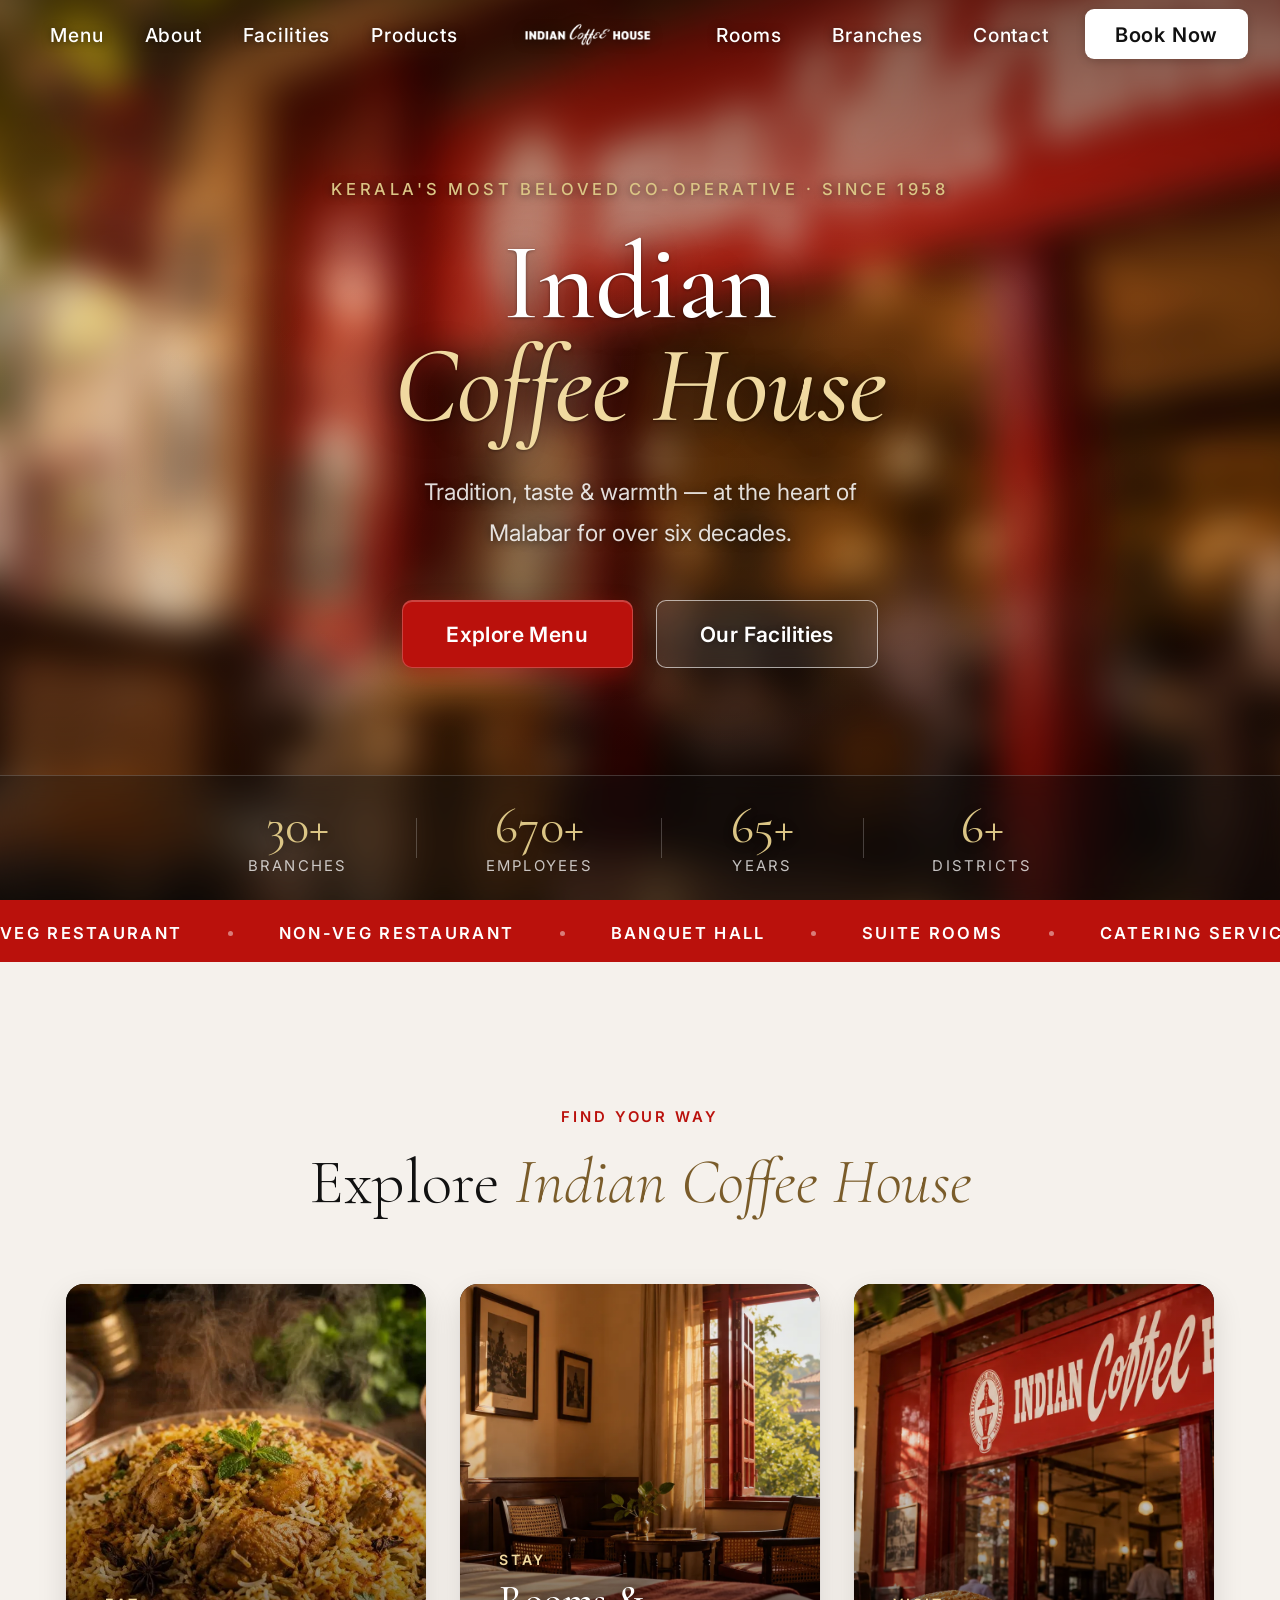
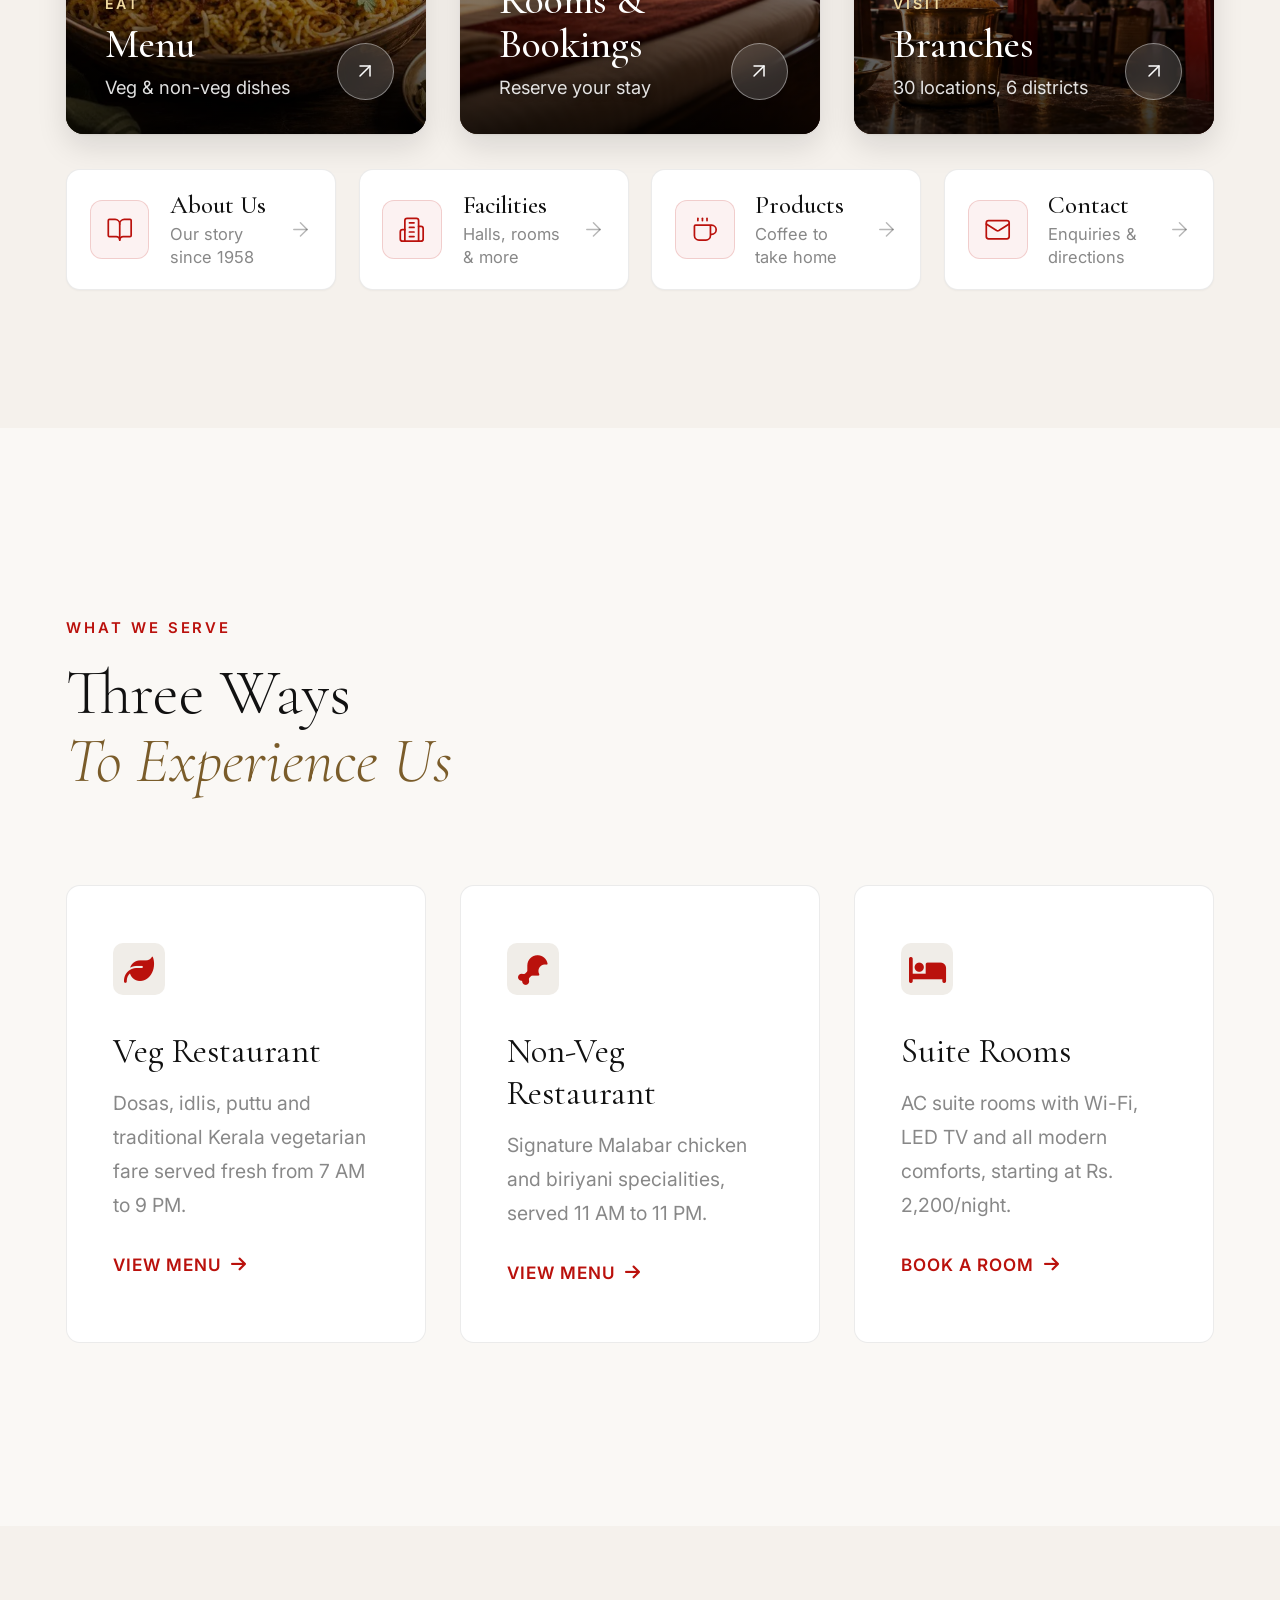
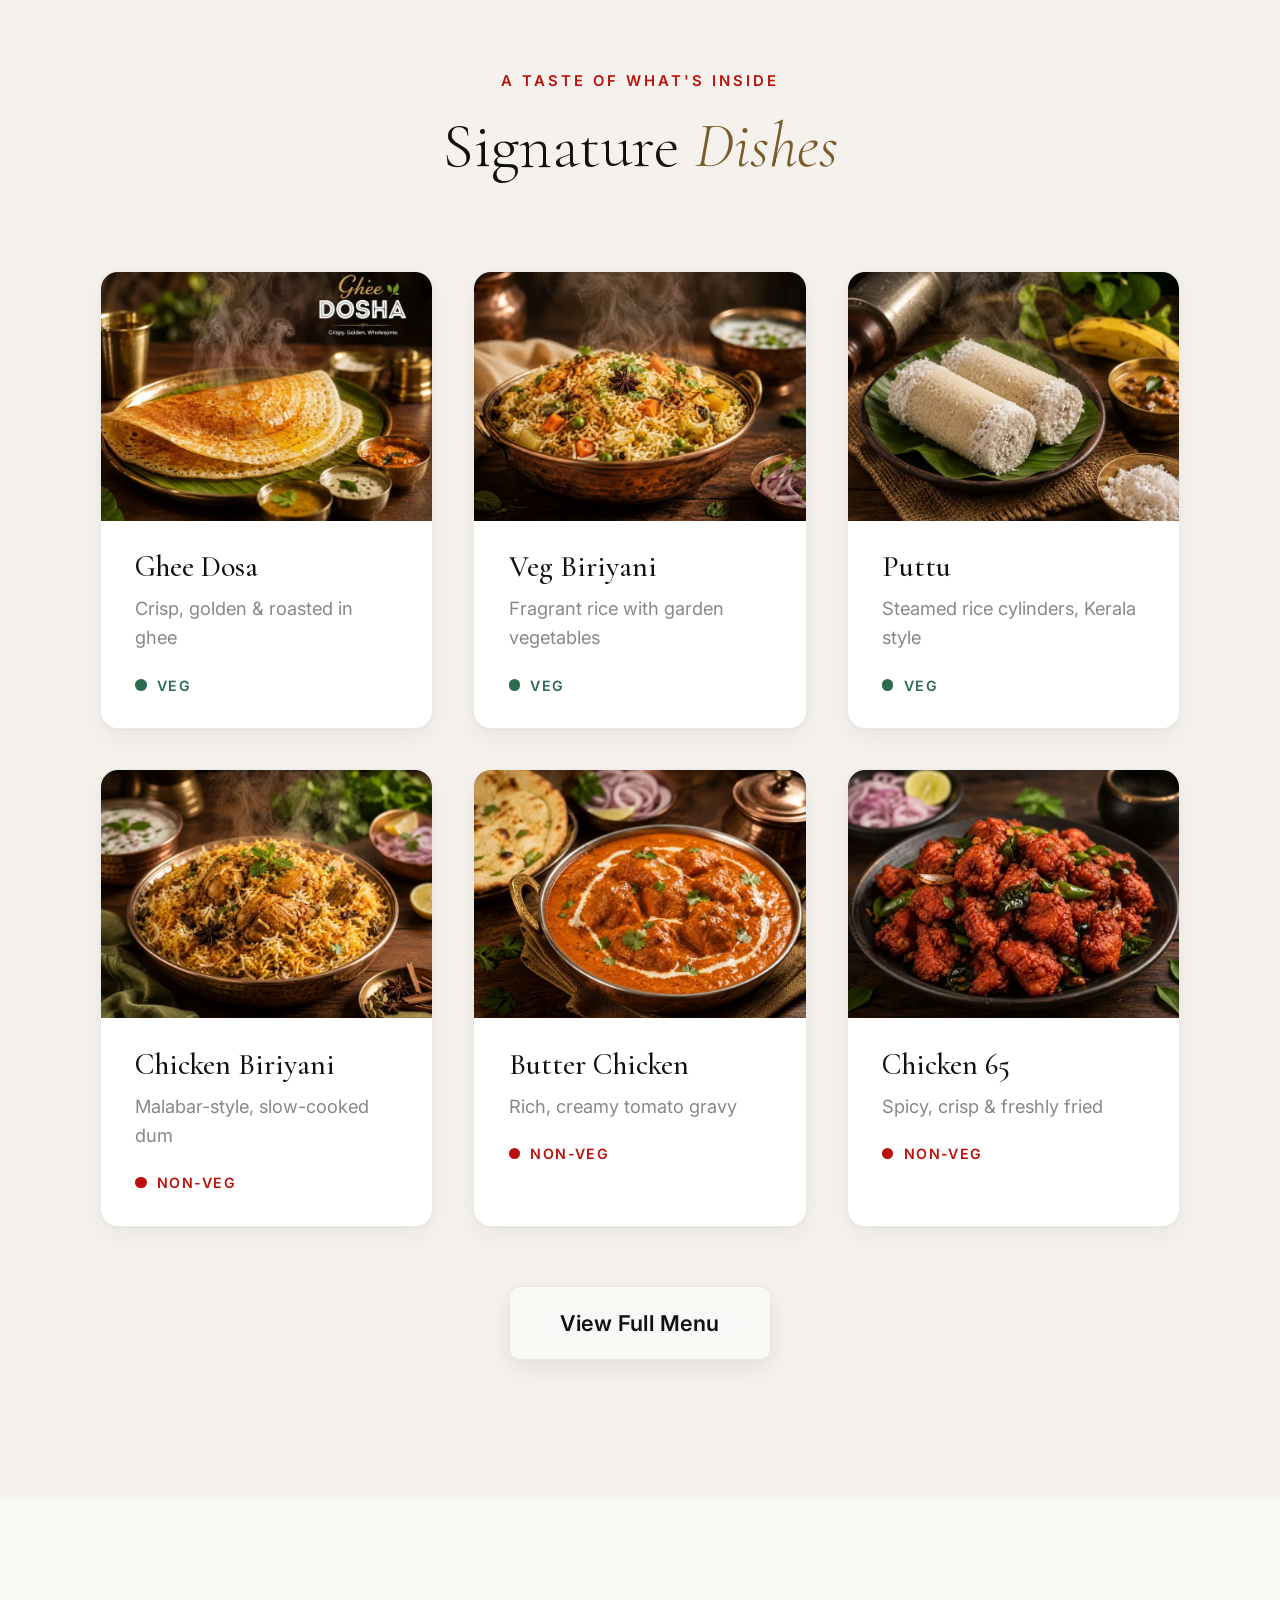
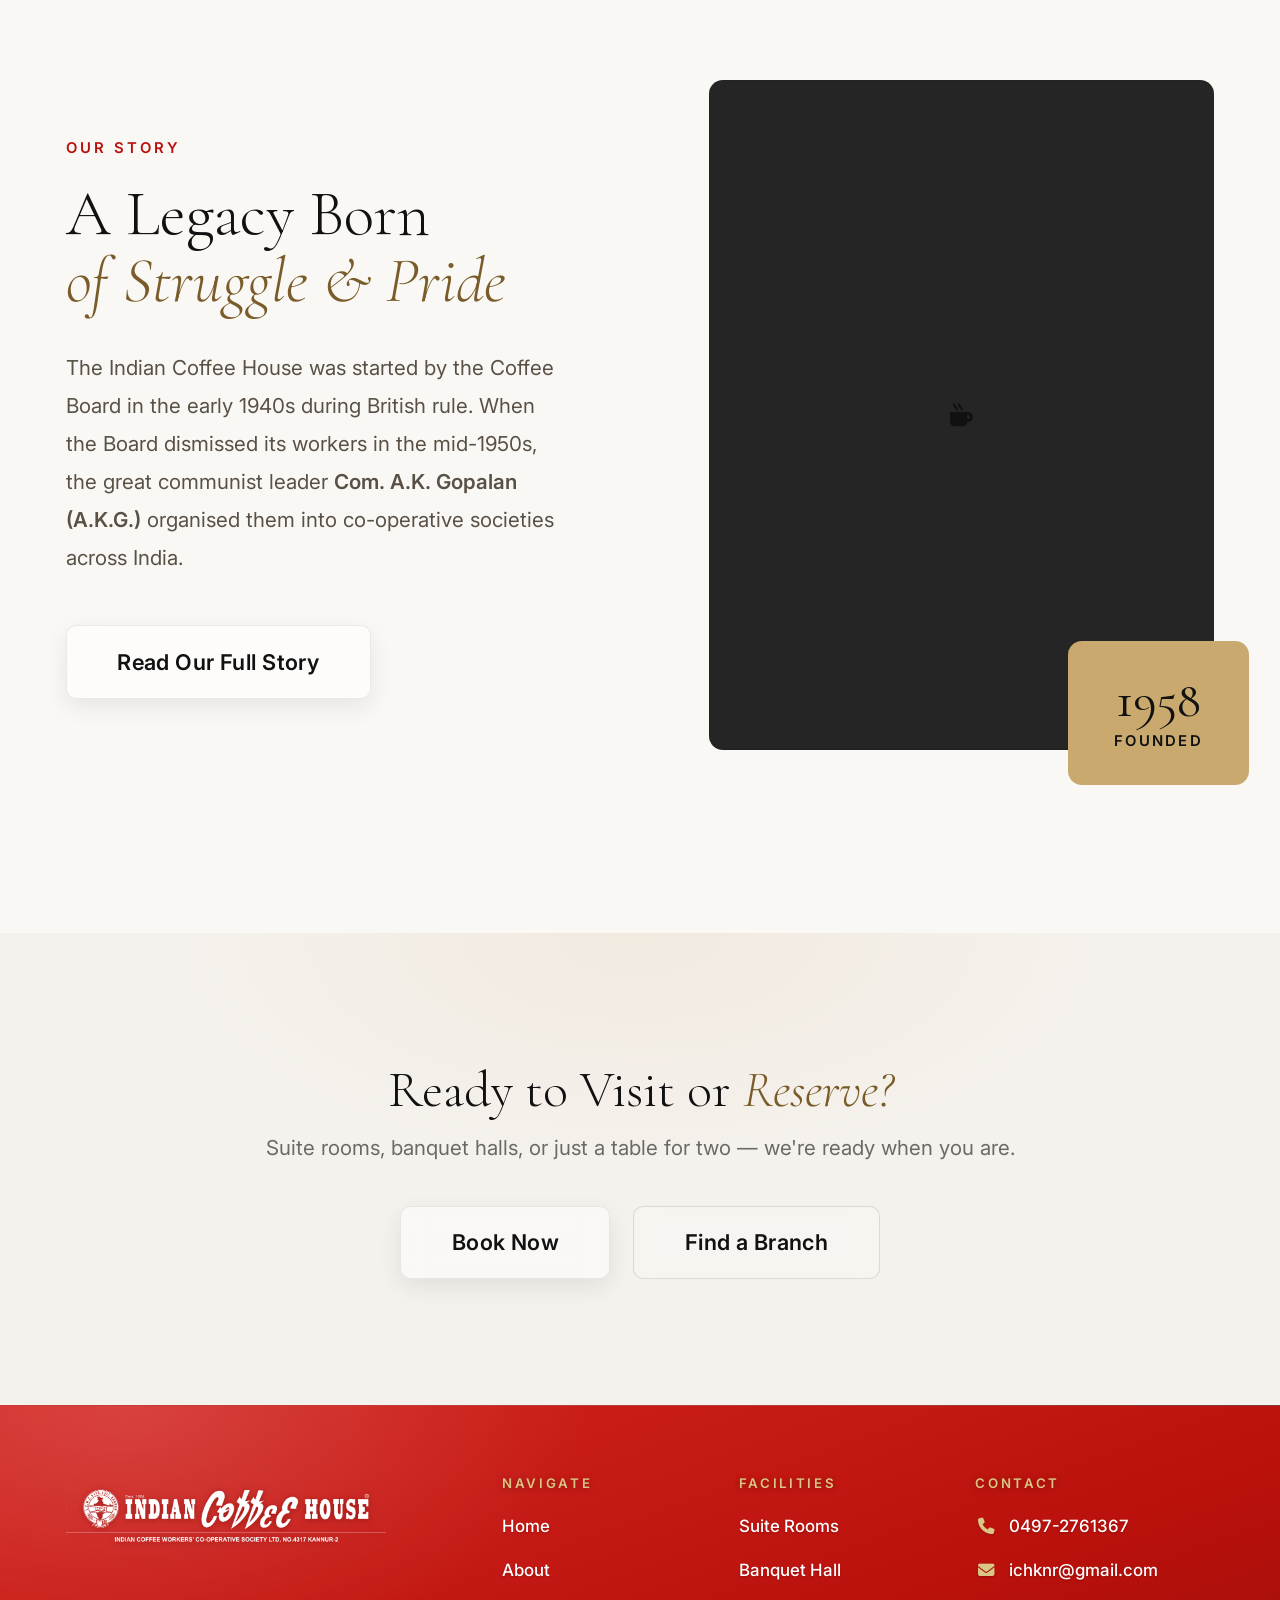
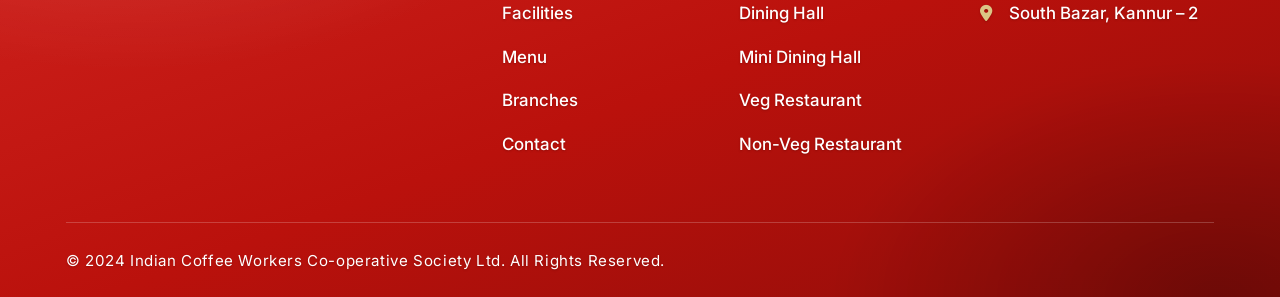
==== commit fd3f3619: "Fit the hero to short/wide windows; keep the fixed nav on its own layer - Title scales with viewport" ====
--- a/index.html
+++ b/index.html
@@ -16,7 +16,7 @@
     <link rel="apple-touch-icon" sizes="180x180" href="favicon/apple-touch-icon.png" />
     <link rel="manifest" href="favicon/site.webmanifest" />
     <meta name="theme-color" content="#ba110c" />
-    <link rel="stylesheet" href="style.css" />
+    <link rel="stylesheet" href="style.css?v=9b0c4935" />
     <link rel="preconnect" href="https://fonts.googleapis.com" />
     <link
         href="https://fonts.googleapis.com/css2?family=Cormorant+Garamond:ital,wght@0,300;0,400;0,600;1,300;1,400&family=Inter:wght@300;400;500;600&display=swap"
@@ -413,7 +413,7 @@
         </div>
     </footer>
 
-    <script src="script.js"></script>
+    <script src="script.js?v=105abc88"></script>
 </body>
 
 </html>
--- a/style.css
+++ b/style.css
@@ -155,6 +155,8 @@
 ============================================================ */
 .nav {
     position: fixed;
+    -webkit-transform: translateZ(0);
+    transform: translateZ(0);
     top: 0;
     left: 0;
     right: 0;
@@ -507,7 +509,7 @@
     width: 100%;
     max-width: 960px;
     margin: 0 auto;
-    padding: calc(var(--nav-h) + 3rem) 1.5rem 3rem;
+    padding: calc(var(--nav-h) + 1.5rem) 1.5rem 2rem;
     display: flex;
     flex-direction: column;
     align-items: center;
@@ -527,14 +529,14 @@
     color: var(--gold-lt);
     font-family: var(--sans);
     font-weight: 500;
-    margin-bottom: 1.8rem;
+    margin-bottom: 1.4rem;
     display: block;
     text-shadow: 0 1px 8px rgba(0, 0, 0, .6);
 }
 
 .hero__title {
     font-family: var(--serif);
-    font-size: clamp(3.4rem, 8.5vw, 8rem);
+    font-size: clamp(3rem, min(8.5vw, 13vh), 8rem);
     font-weight: 500;
     line-height: .95;
     letter-spacing: -.01em;
@@ -552,7 +554,7 @@
     font-size: 1rem;
     color: rgba(255, 255, 255, .85);
     max-width: 480px;
-    margin: 0 0 2.5rem;
+    margin: 0 0 2rem;
     line-height: 1.8;
     text-shadow: 0 1px 10px rgba(0, 0, 0, .6);
 }
@@ -645,7 +647,7 @@
 }
 
 .hero__stat {
-    padding: 1.5rem 3rem;
+    padding: 1.1rem 3rem;
     text-align: center;
     display: flex;
     flex-direction: column;
@@ -2724,3 +2726,10 @@
         padding: .65rem 1.2rem;
     }
 }
+
+/* Very short windows: drop the stats strip rather than overflow the screen. */
+@media (max-height: 740px) {
+    .hero__stats {
+        display: none;
+    }
+}
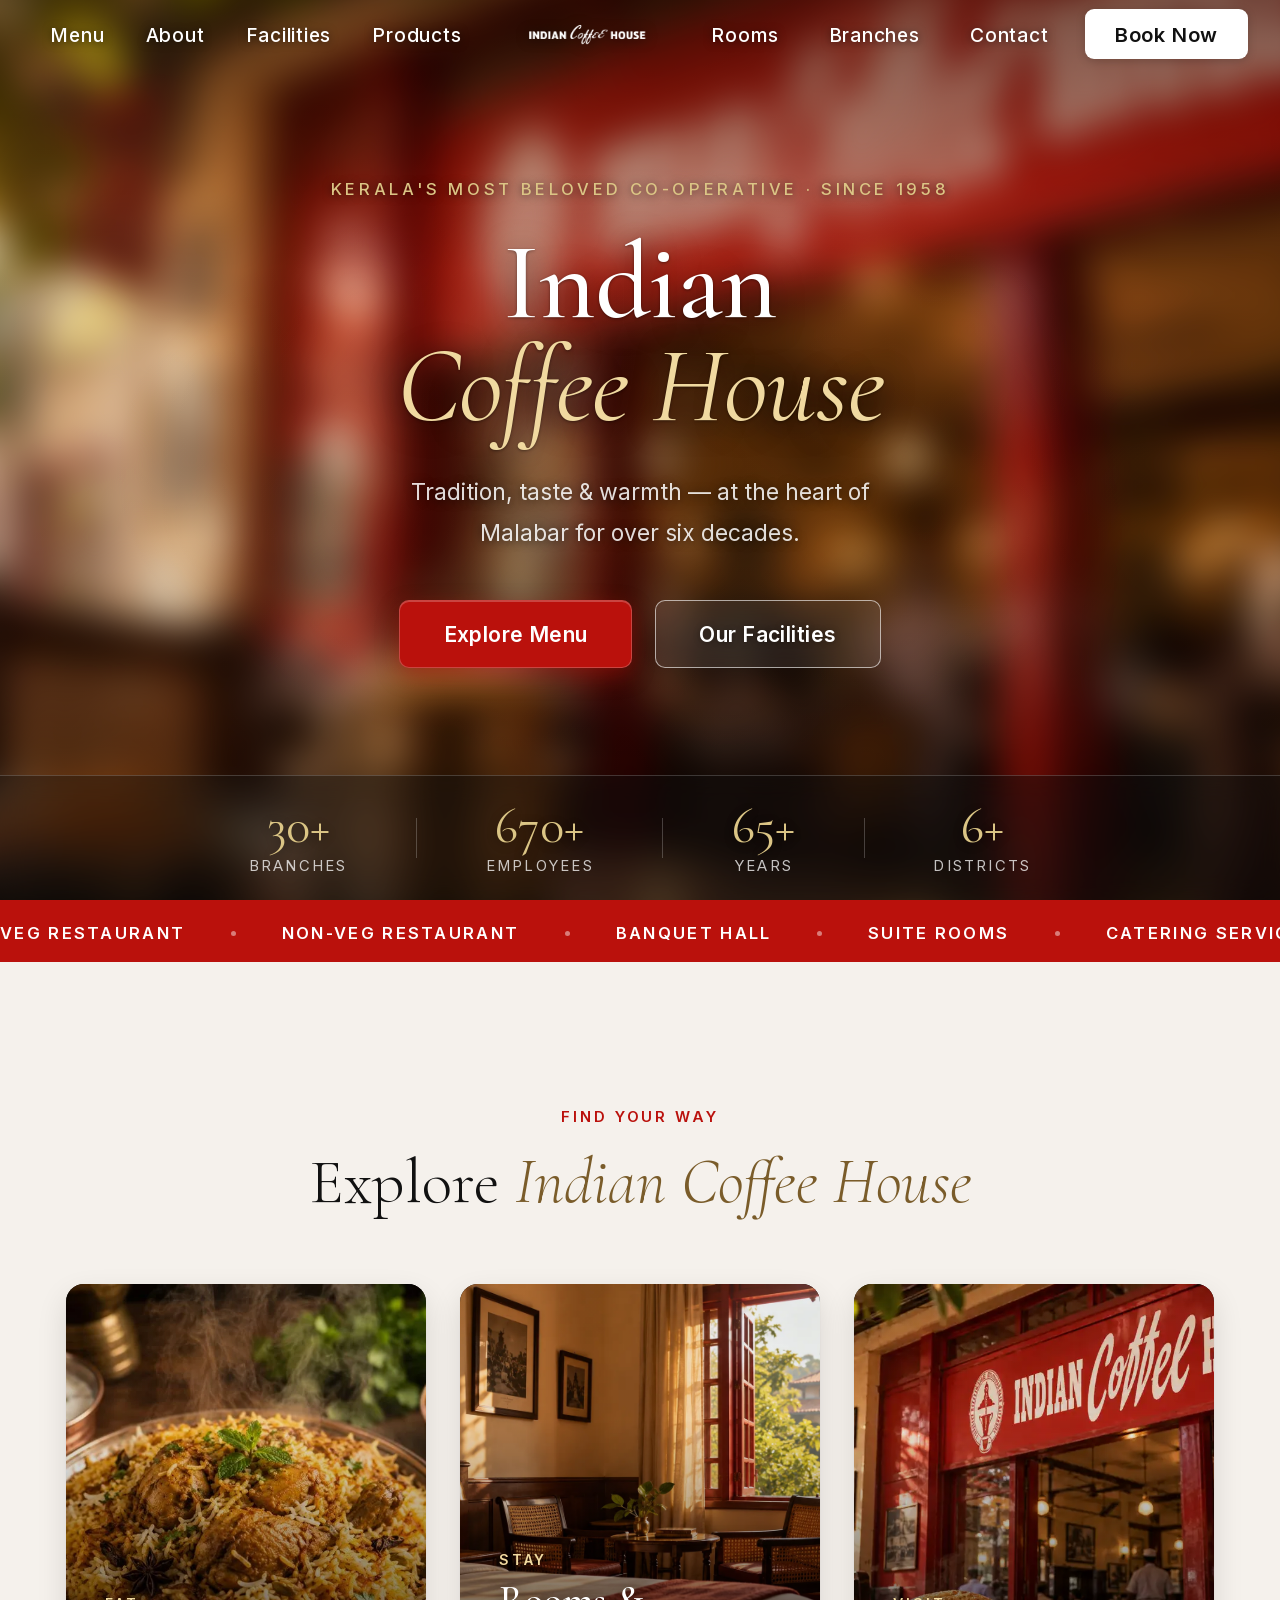
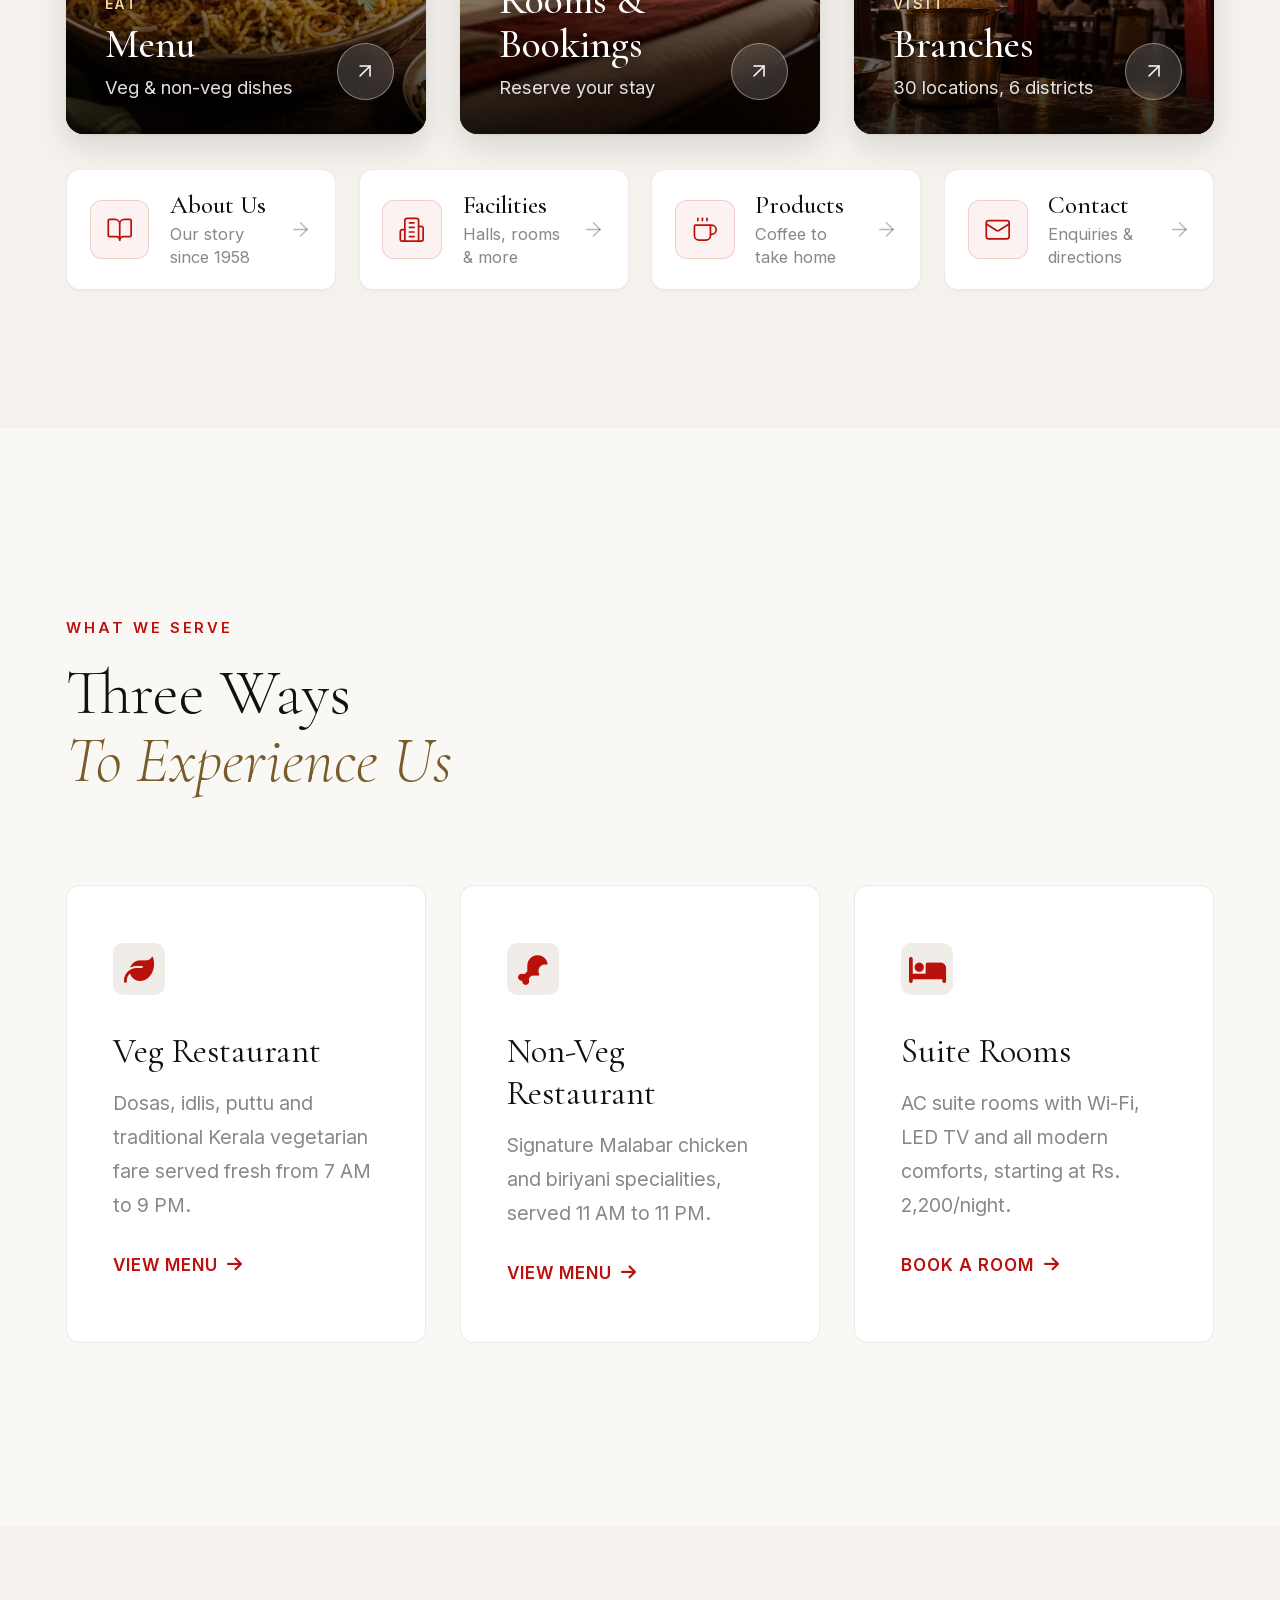
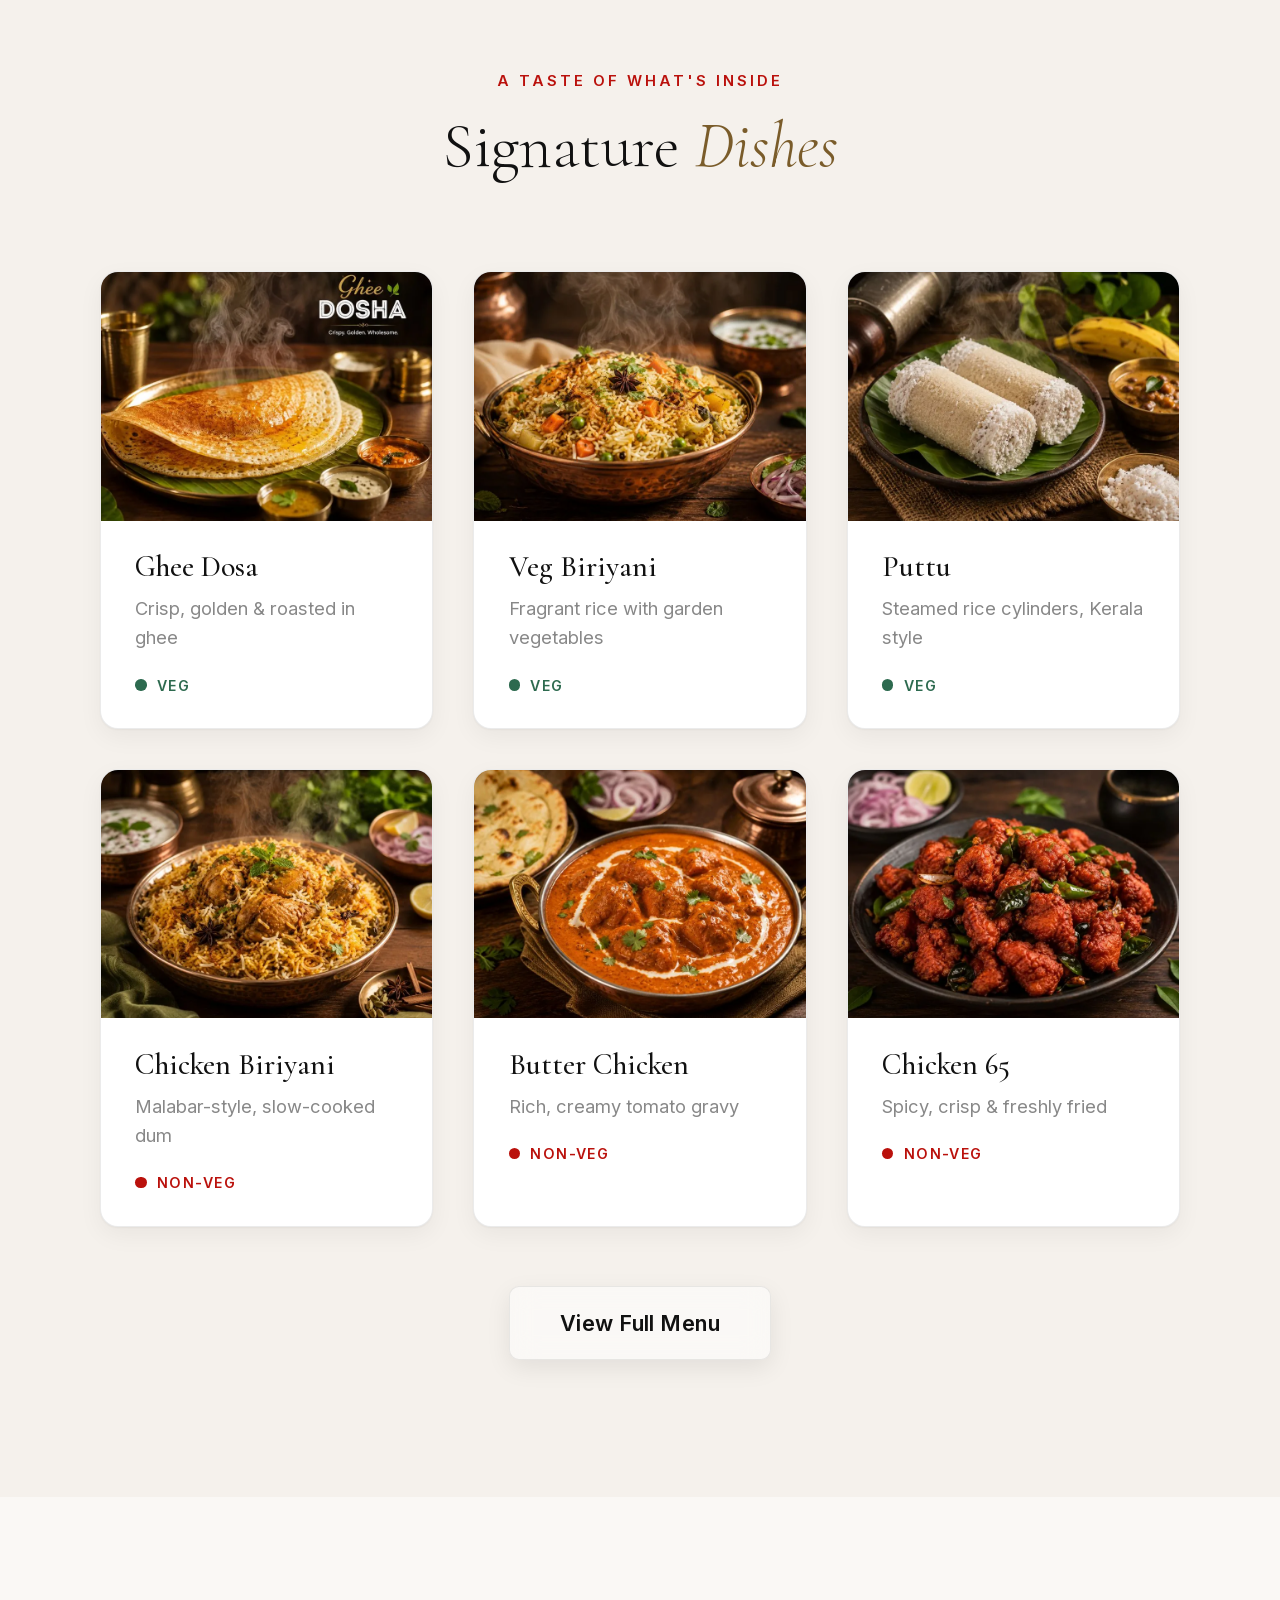
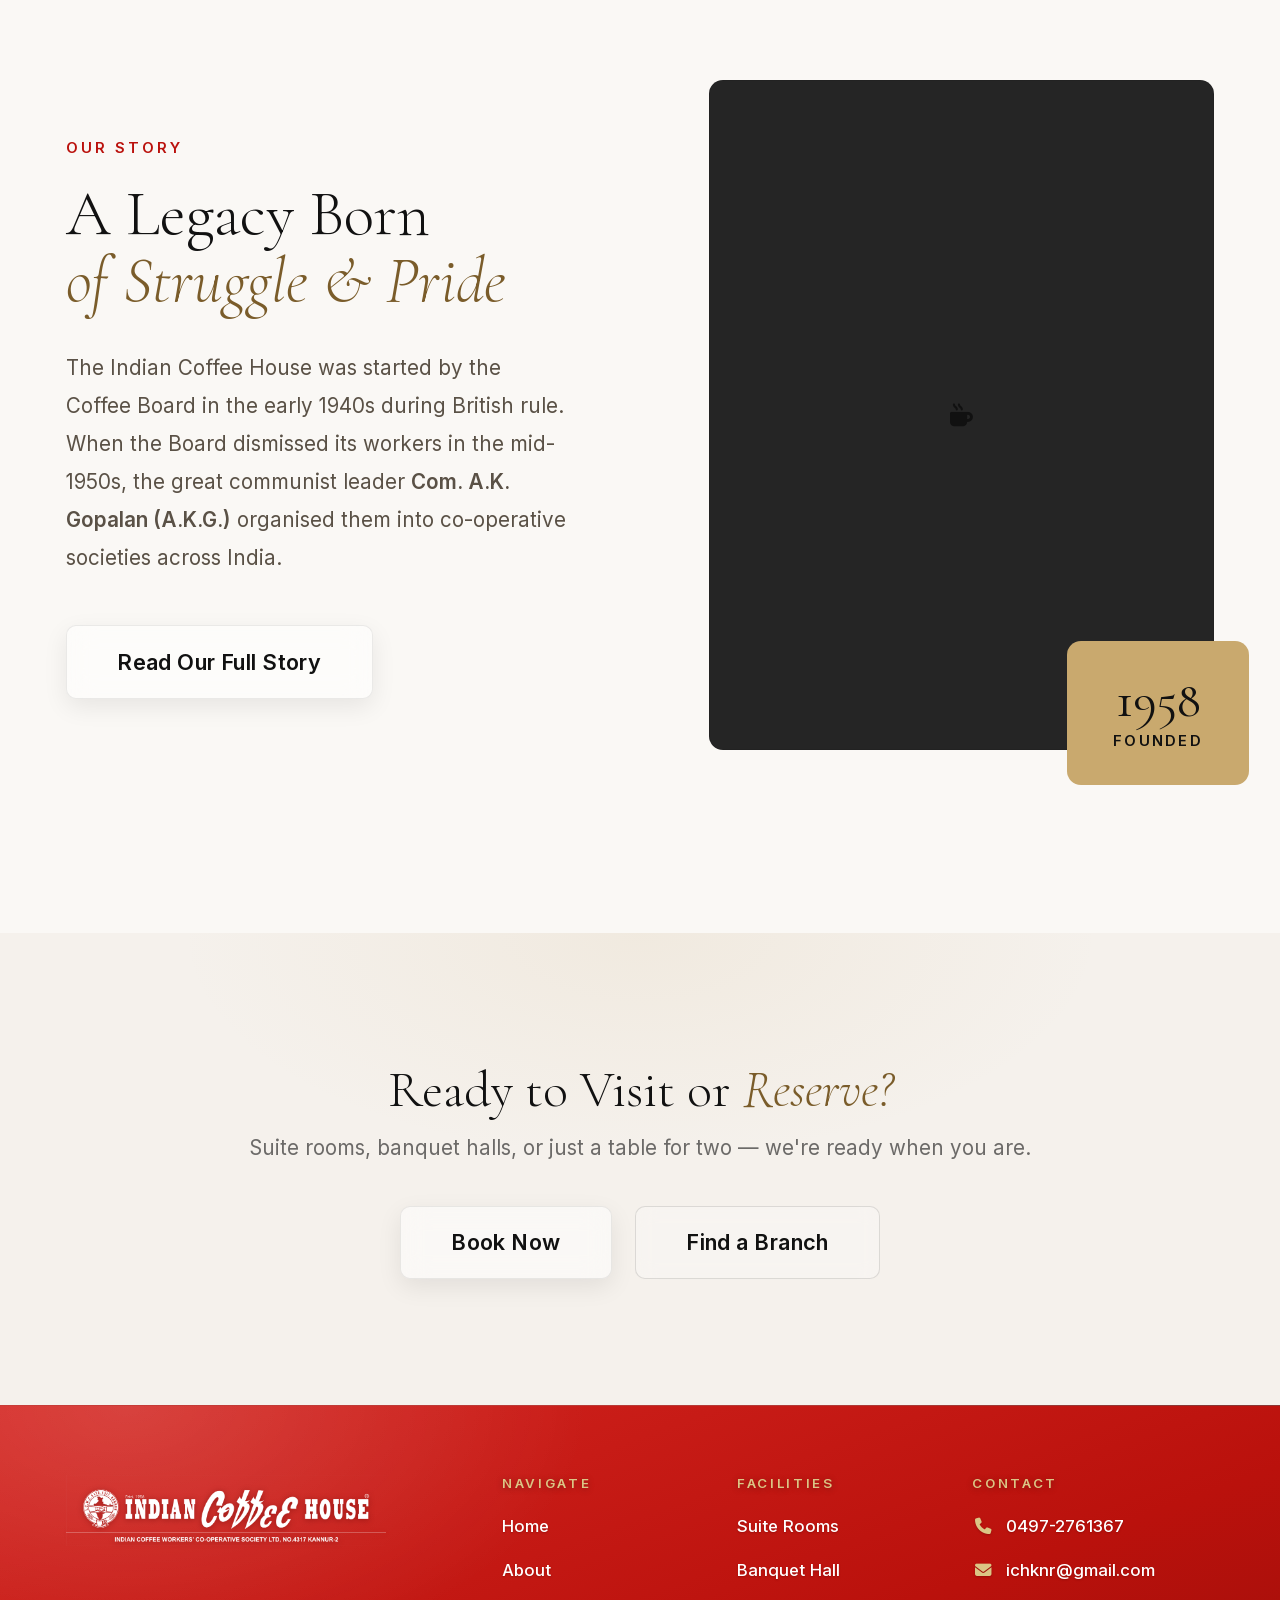
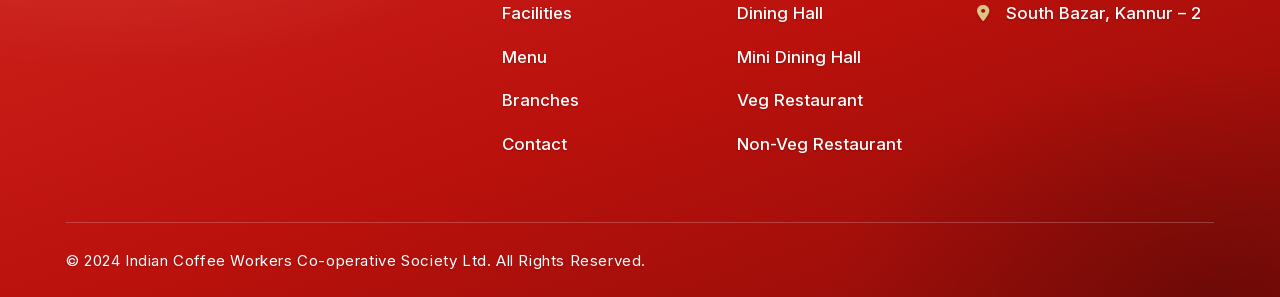
==== commit 105d4ddc: "Speed up first load: non-blocking head on home page, smaller hero/loader images - index.html: drop t" ====
--- a/index.html
+++ b/index.html
@@ -16,17 +16,19 @@
     <link rel="apple-touch-icon" sizes="180x180" href="favicon/apple-touch-icon.png" />
     <link rel="manifest" href="favicon/site.webmanifest" />
     <meta name="theme-color" content="#ba110c" />
-    <link rel="stylesheet" href="style.css?v=9b0c4935" />
-    <link rel="preconnect" href="https://fonts.googleapis.com" />
-    <link
-        href="https://fonts.googleapis.com/css2?family=Cormorant+Garamond:ital,wght@0,300;0,400;0,600;1,300;1,400&family=Inter:wght@300;400;500;600&display=swap"
-        rel="stylesheet" />
-    <link rel="stylesheet" href="https://cdnjs.cloudflare.com/ajax/libs/font-awesome/6.5.0/css/all.min.css" />
+    <link rel="stylesheet" href="style.min.css?v=b5e356a4" />
+    <link rel="preload" href="fonts/cormorant-garamond-normal.woff2" as="font" type="font/woff2" crossorigin />
+    <link rel="preload" href="fonts/cormorant-garamond-italic.woff2" as="font" type="font/woff2" crossorigin />
+    <link rel="preload" href="fonts/inter.woff2" as="font" type="font/woff2" crossorigin />
+    <link rel="preload" href="images/hero-section0.webp" as="image" type="image/webp" fetchpriority="high" />
+    <link rel="preconnect" href="https://cdnjs.cloudflare.com" crossorigin />
+    <link rel="preload" href="https://cdnjs.cloudflare.com/ajax/libs/font-awesome/6.5.0/css/all.min.css" as="style" onload="this.onload=null;this.rel='stylesheet'" />
+    <noscript><link rel="stylesheet" href="https://cdnjs.cloudflare.com/ajax/libs/font-awesome/6.5.0/css/all.min.css" /></noscript>
 </head>
 
 <body>
     <div class="page-loader" id="pageLoader" aria-hidden="true">
-        <img src="images/ICW- Kannur.png" alt="" class="page-loader__mark" />
+        <picture><source srcset="images/ICW-%20Kannur.webp" type="image/webp" /><img src="images/ICW- Kannur.png" alt="" class="page-loader__mark" width="420" height="420" /></picture>
     </div>
 
     <nav class="nav nav--hero" id="nav">
@@ -81,11 +83,11 @@
             </picture>
             <picture class="hero__layer hero__layer--soft">
                 <source srcset="images/hero-section1.webp" type="image/webp" />
-                <img src="images/hero-section1.jpg" alt="" decoding="async" />
+                <img src="images/hero-section1.jpg" alt="" fetchpriority="low" decoding="async" />
             </picture>
             <picture class="hero__layer hero__layer--reveal">
                 <source srcset="images/hero-section1.webp" type="image/webp" />
-                <img src="images/hero-section1.jpg" alt="" decoding="async" />
+                <img src="images/hero-section1.jpg" alt="" fetchpriority="low" decoding="async" />
             </picture>
             <div class="hero__overlay"></div>
         </div>
@@ -413,7 +415,7 @@
         </div>
     </footer>
 
-    <script src="script.js?v=105abc88"></script>
+    <script src="script.min.js?v=638664f8" defer></script>
 </body>
 
 </html>
--- a/style.min.css
+++ b/style.min.css
@@ -0,0 +1 @@
+@keyframes pageLoaderSpin{to{transform:rotate(360deg)}}@keyframes marquee{0%{transform:translateX(0)}to{transform:translateX(-50%)}}@font-face{font-family:"Cormorant Garamond";font-style:normal;font-weight:300 600;font-display:swap;src:url(fonts/cormorant-garamond-normal.woff2)format("woff2");unicode-range:U+0000-00FF,U+0131,U+0152-0153,U+02BB-02BC,U+02C6,U+02DA,U+02DC,U+0304,U+0308,U+0329,U+2000-206F,U+20AC,U+2122,U+2191,U+2193,U+2212,U+2215,U+FEFF,U+FFFD}@font-face{font-family:"Cormorant Garamond";font-style:italic;font-weight:300 400;font-display:swap;src:url(fonts/cormorant-garamond-italic.woff2)format("woff2");unicode-range:U+0000-00FF,U+0131,U+0152-0153,U+02BB-02BC,U+02C6,U+02DA,U+02DC,U+0304,U+0308,U+0329,U+2000-206F,U+20AC,U+2122,U+2191,U+2193,U+2212,U+2215,U+FEFF,U+FFFD}@font-face{font-family:"Inter";font-style:normal;font-weight:300 600;font-display:swap;src:url(fonts/inter.woff2)format("woff2");unicode-range:U+0000-00FF,U+0131,U+0152-0153,U+02BB-02BC,U+02C6,U+02DA,U+02DC,U+0304,U+0308,U+0329,U+2000-206F,U+20AC,U+2122,U+2191,U+2193,U+2212,U+2215,U+FEFF,U+FFFD}:root{--red:#ba110c;--red-lt:#d42520;--gold:#c9a96e;--gold-lt:#dbc585;--gold-dk:#7a5c2a;--dark:#111111;--dark2:#1a1a1a;--dark3:#252525;--white:#ffffff;--cream:#faf8f5;--cream2:#f0ede8;--offwhite:#f5f1ec;--muted:#888888;--border-d:rgba(255, 255, 255, 0.09);--border-l:rgba(0, 0, 0, 0.08);--serif:'Cormorant Garamond', Georgia, serif;--sans:'Inter', system-ui, sans-serif;--ease:cubic-bezier(.4, 0, .2, 1);--nav-h:84px}*,::after,::before{box-sizing:border-box;margin:0;padding:0}html{scroll-behavior:smooth;font-size:clamp(16px,.76vw + 13.15px,23px)}body{font-family:var(--sans);background:var(--cream);color:var(--dark);overflow-x:hidden;-webkit-font-smoothing:antialiased}a{text-decoration:none;color:inherit}ul{list-style:none}strong{font-weight:600}img{max-width:100%;display:block}::-webkit-scrollbar{width:4px}::-webkit-scrollbar-track{background:var(--dark)}::-webkit-scrollbar-thumb{background:var(--red);border-radius:4px}.page-loader{position:fixed;inset:0;z-index:999;display:flex;align-items:center;justify-content:center;background:#fff;transition:opacity .4s var(--ease),visibility .4s var(--ease)}.page-loader.is-hidden{opacity:0;visibility:hidden;pointer-events:none}.page-loader__mark{width:clamp(64px,16vw,140px);height:auto;animation:pageLoaderSpin 1.4s linear infinite}@media (prefers-reduced-motion:reduce){.page-loader__mark{animation:none}}.nav{position:fixed;-webkit-transform:translateZ(0);transform:translateZ(0);top:0;left:0;right:0;z-index:100;background:0 0;border-bottom:1px solid transparent;border-radius:0;box-shadow:none;transition:background .3s var(--ease),box-shadow .3s var(--ease),border-color .3s var(--ease),backdrop-filter .3s var(--ease)}.nav.scrolled{background:rgba(247,243,238,.85);backdrop-filter:blur(14px);-webkit-backdrop-filter:blur(14px);border-bottom:1px solid rgba(0,0,0,.06);box-shadow:0 10px 34px rgba(17,17,17,.13)}.nav__inner{display:grid;grid-template-columns:1fr auto 1fr;align-items:center;gap:2rem;height:68px;padding:0 1.4rem}.nav__links{display:flex;align-items:center;gap:.2rem}.nav__links--left{justify-content:flex-start}.nav__right-group{display:flex;align-items:center;justify-content:flex-end;gap:.8rem}.nav__links a{--pad:.8rem;position:relative;font-size:.84rem;font-weight:500;padding:.5rem var(--pad);letter-spacing:.04em;white-space:nowrap;transition:color .2s}.nav__links a::after{content:"";position:absolute;left:var(--pad);right:var(--pad);bottom:.2rem;height:1.5px;background:var(--red);transform:scaleX(0);transform-origin:left;transition:transform .3s var(--ease)}.nav__links a:hover{color:var(--red)}.nav__links a.active::after,.nav__links a:hover::after{transform:scaleX(1)}.nav__links a,.nav__links a.active{color:var(--dark)}.nav__logo-center{display:flex;align-items:center;justify-content:center}.nav__wordmark{width:clamp(120px,12vw,165px);height:auto;transition:transform .3s var(--ease)}.nav__logo-center:hover .nav__wordmark{transform:scale(1.06)}.nav__links--right{gap:.6rem}.nav__cta{background:var(--dark);color:#fff!important;font-size:.88rem;font-weight:600;letter-spacing:.04em;padding:.55rem 1.3rem;border-radius:9px;white-space:nowrap;box-shadow:0 2px 10px rgba(0,0,0,.18);transition:background .22s,transform .22s}.nav__cta:hover{background:var(--dark3);transform:translateY(-1px)}.nav__cta--mobile{display:none;border-radius:14px;background:rgba(17,17,17,.82);backdrop-filter:blur(12px);-webkit-backdrop-filter:blur(12px);border:1px solid rgba(255,255,255,.12);box-shadow:0 8px 24px rgba(17,17,17,.18);-webkit-tap-highlight-color:transparent;transition:background .2s,transform .2s}.nav__cta--mobile:active{background:rgba(17,17,17,.95);transform:scale(.98)}.nav__burger{display:none;flex-direction:column;gap:6px;background:0 0;border:0;cursor:pointer;padding:4px;justify-self:end}.nav__burger span{display:block;width:20px;height:1.5px;background:var(--dark);border-radius:2px;transition:.3s var(--ease)}.nav__burger.open span:nth-child(1){transform:rotate(45deg) translate(4px,4px)}.nav__burger.open span:nth-child(2){opacity:0;transform:rotate(-45deg)}.nav__mobile{display:none;flex-direction:column;gap:.1rem;padding:.6rem;background:rgba(247,243,238,.97);backdrop-filter:blur(14px);-webkit-backdrop-filter:blur(14px);border-top:1px solid var(--border-l)}.nav__mobile a{font-size:.85rem;font-weight:600;color:var(--dark);padding:.75rem .9rem;border-radius:8px;text-shadow:0 1px 3px rgba(255,255,255,.3);transition:background .2s,color .2s;-webkit-tap-highlight-color:transparent}.nav__mobile a:hover{color:var(--red);background:rgba(255,255,255,.45)}.nav__mobile a.active{color:#5a2e14;background:rgba(255,255,255,.55)}.nav__mobile .nav__cta--mobile{display:block;text-align:center;margin-top:.5rem}.nav__mobile.open{display:flex}.btn{display:inline-flex;align-items:center;gap:.5rem;padding:1rem 2.2rem;border-radius:10px;font-family:var(--sans);font-size:.95rem;font-weight:600;letter-spacing:.02em;cursor:pointer;border:0;transition:all .25s var(--ease)}.btn--gold{background:rgba(255,255,255,.5);backdrop-filter:blur(14px);-webkit-backdrop-filter:blur(14px);border:1px solid rgba(17,17,17,.08);color:var(--dark);box-shadow:0 8px 24px rgba(17,17,17,.08)}.btn--gold:hover{background:rgba(255,255,255,.8);box-shadow:0 12px 32px rgba(17,17,17,.12);transform:translateY(-2px)}.btn--ghost{background:rgba(255,255,255,.25);backdrop-filter:blur(10px);-webkit-backdrop-filter:blur(10px);color:var(--dark);border:1px solid rgba(17,17,17,.12)}.btn--ghost:hover{background:rgba(255,255,255,.5);border-color:var(--red);color:var(--red)}.hero{position:relative;min-height:100vh;min-height:100svh;display:flex;flex-direction:column;justify-content:flex-end;overflow:hidden;isolation:isolate;background:var(--dark);--mx:50%;--my:50%;--mask-r:0px;--blur-base:18px;--blur-hover:4px}.hero__media{position:absolute;inset:0;z-index:0}.hero__layer{position:absolute;inset:0;display:block;overflow:hidden}.hero__layer img{width:100%;height:100%;object-fit:cover;object-position:50% 35%;display:block;transform:scale(1.12)}.hero__layer--base img{filter:blur(var(--blur-base)) brightness(1) saturate(1.08)}.hero__layer--soft img{filter:blur(var(--blur-hover))}.hero__layer--soft{-webkit-mask-image:radial-gradient(circle var(--mask-r) at var(--mx) var(--my),#000 0,rgba(0,0,0,.75) 35%,rgba(0,0,0,.3) 70%,transparent 100%);mask-image:radial-gradient(circle var(--mask-r) at var(--mx) var(--my),#000 0,rgba(0,0,0,.75) 35%,rgba(0,0,0,.3) 70%,transparent 100%);will-change:mask-image}.hero__layer--reveal{-webkit-mask-image:radial-gradient(circle calc(var(--mask-r)*.7) at var(--mx) var(--my),#000 0,rgba(0,0,0,.8) 40%,rgba(0,0,0,.25) 75%,transparent 100%);mask-image:radial-gradient(circle calc(var(--mask-r)*.7) at var(--mx) var(--my),#000 0,rgba(0,0,0,.8) 40%,rgba(0,0,0,.25) 75%,transparent 100%);will-change:mask-image}.hero__overlay{position:absolute;inset:0;pointer-events:none;background:radial-gradient(ellipse 55% 45%at 50% 52%,rgba(0,0,0,.28),transparent 75%),linear-gradient(180deg,rgba(0,0,0,.38)0,rgba(0,0,0,.04) 30%,rgba(0,0,0,.08) 60%,rgba(0,0,0,.5) 100%)}.hero__content{position:relative;z-index:1;flex:1;width:100%;max-width:960px;margin:0 auto;padding:calc(var(--nav-h) + 1.5rem) 1.5rem 2rem;display:flex;flex-direction:column;align-items:center;justify-content:center;text-align:center;pointer-events:none}.hero__content a{pointer-events:auto}.hero__eyebrow{font-size:.72rem;letter-spacing:.22em;text-transform:uppercase;color:var(--gold-lt);font-family:var(--sans);font-weight:500;margin-bottom:1.4rem;display:block;text-shadow:0 1px 8px rgba(0,0,0,.6)}.hero__title{font-family:var(--serif);font-size:clamp(3rem,min(8.5vw,13vh),8rem);font-weight:500;line-height:.95;letter-spacing:-.01em;color:var(--white);margin-bottom:1.5rem;text-shadow:0 4px 30px rgba(0,0,0,.55),0 1px 3px rgba(0,0,0,.4)}.hero__title em{color:#f0d9a0;font-style:italic}.hero__sub{font-size:1rem;color:rgba(255,255,255,.85);max-width:480px;margin:0 0 2rem;line-height:1.8;text-shadow:0 1px 10px rgba(0,0,0,.6)}.hero__actions{display:flex;gap:1rem;justify-content:center;flex-wrap:wrap}.hero__actions .btn{height:3rem;padding:0 1.9rem;border-radius:10px;font-size:.92rem;letter-spacing:.02em}.hero .btn--gold{background:var(--red);border:1px solid rgba(255,255,255,.22);color:var(--white);box-shadow:0 8px 22px rgba(186,17,12,.45),inset 0 1px 0 rgba(255,255,255,.22);-webkit-backdrop-filter:none;backdrop-filter:none}.hero .btn--gold:hover{background:var(--red-lt);box-shadow:0 12px 28px rgba(186,17,12,.55),inset 0 1px 0 rgba(255,255,255,.28)}.hero .btn--ghost{background:rgba(255,255,255,.08);color:var(--white);border:1px solid rgba(255,255,255,.6);text-shadow:0 1px 6px rgba(0,0,0,.4)}.hero .btn--ghost:hover{background:rgba(255,255,255,.18);border-color:var(--white);transform:translateY(-2px)}.nav--hero:not(.scrolled) .nav__links a{color:var(--white);text-shadow:0 1px 8px rgba(0,0,0,.55)}.nav--hero:not(.scrolled) .nav__wordmark{filter:brightness(0) invert(1) drop-shadow(0 1px 6px rgba(0,0,0,.5))}.nav--hero:not(.scrolled) .nav__links a.active,.nav--hero:not(.scrolled) .nav__links a:hover{color:var(--white)}.nav--hero:not(.scrolled) .nav__links a::after{background:#f0d9a0}.nav--hero:not(.scrolled) .nav__cta--desktop{background:var(--white);color:var(--dark)!important;text-shadow:none}.nav--hero:not(.scrolled) .nav__burger span{background:var(--white)}.hero__stats{position:relative;z-index:1;width:100%;display:flex;justify-content:center;align-items:center;gap:0;background:rgba(17,17,17,.38);-webkit-backdrop-filter:blur(14px);backdrop-filter:blur(14px);border-top:1px solid rgba(255,255,255,.18)}.hero__stat{padding:1.1rem 3rem;text-align:center;display:flex;flex-direction:column;gap:.25rem}.hero__stat-n,.highlight h3{font-family:var(--serif);font-weight:400}.hero__stat-n{font-size:2.2rem;color:var(--gold-lt);line-height:1;text-shadow:0 2px 10px rgba(0,0,0,.4)}.hero__stat-l{font-size:.65rem;letter-spacing:.15em;text-transform:uppercase;color:rgba(255,255,255,.75)}.hero__stat-div{width:1px;height:40px;background:rgba(255,255,255,.22)}@media (prefers-reduced-motion:reduce){.hero__layer--reveal,.hero__layer--soft{display:none}}.pagehero{position:relative;padding:calc(var(--nav-h) + 5rem)0 5rem;background:var(--offwhite);overflow:hidden}.pagehero__bg{position:absolute;inset:0;background:radial-gradient(ellipse 60% 60%at 85% 0%,rgba(201,169,110,.16) 0%,transparent 60%),radial-gradient(ellipse 50% 60%at 10% 100%,rgba(186,17,12,.1) 0%,transparent 60%),var(--offwhite)}.pagehero__content{position:relative;z-index:1;max-width:720px}.marquee__track span,.pagehero__eyebrow{font-size:.72rem;text-transform:uppercase}.pagehero__eyebrow{letter-spacing:.22em;color:var(--gold-dk);font-weight:500;margin-bottom:1.2rem;display:block}.pagehero__title{font-family:var(--serif);font-size:clamp(2.6rem,6vw,4.4rem);font-weight:300;line-height:1.05;color:var(--dark);margin-bottom:1.2rem}.cta-banner h2 em,.pagehero__title em{color:var(--gold-dk);font-style:italic}.pagehero__sub{font-size:.95rem;color:rgba(17,17,17,.55);max-width:520px;line-height:1.8}.marquee{overflow:hidden;background:var(--red);padding:.75rem 0;white-space:nowrap}.marquee__track{display:inline-flex;align-items:center;gap:2rem;animation:marquee 30s linear infinite}.marquee__track span{letter-spacing:.14em;font-weight:600;color:#fff}.marquee__dot{width:5px!important;height:5px!important;border-radius:50%!important;background:rgba(255,255,255,.45)!important;flex-shrink:0}.highlights__grid{display:grid;grid-template-columns:repeat(3,1fr);gap:1.5rem}.highlight{padding:2.5rem 2rem;border:1px solid var(--border-l);border-radius:14px;background:var(--white);transition:box-shadow .3s,transform .3s}.highlight:hover{box-shadow:0 14px 40px rgba(17,17,17,.09);transform:translateY(-3px)}.highlight__icon,.highlight__link{color:var(--red);align-items:center}.highlight__icon{width:52px;height:52px;border-radius:10px;background:var(--cream2);display:flex;justify-content:center;font-size:1.3rem;margin-bottom:1.5rem}.highlight h3{font-size:1.5rem;margin-bottom:.6rem}.highlight p{font-size:.85rem;color:var(--muted);line-height:1.75;margin-bottom:1.2rem}.highlight__link{font-size:.75rem;font-weight:600;letter-spacing:.06em;text-transform:uppercase;display:inline-flex;gap:.4rem;transition:gap .2s}.highlight__link:hover{gap:.7rem}.section{padding:8rem 0}.section--dark{background:var(--offwhite)}.section--tight{padding:6rem 0}.wrap{max-width:1240px;margin:0 auto;padding:0 2rem}.tag{display:inline-block;font-size:.65rem;letter-spacing:.2em;text-transform:uppercase;color:var(--red);font-weight:600;margin-bottom:1rem;font-family:var(--sans)}.tag--light{color:var(--gold-dk)}.heading{font-family:var(--serif);font-size:clamp(2.4rem,5vw,4rem);font-weight:300;line-height:1.05;margin-bottom:1.5rem}.heading,.heading--light{color:var(--dark)}.heading em{font-style:italic}.heading em,.heading--light em{color:var(--gold-dk)}.body-text{font-size:.9rem;color:#5a5146;line-height:1.85;margin-bottom:1.1rem}.sec-head{max-width:520px;margin-bottom:4rem}.about__grid{display:grid;grid-template-columns:1fr 1fr;gap:6rem;align-items:center}.about__img-block,.about__right{position:relative}.about__img-inner{background:var(--dark3);border-radius:14px;overflow:hidden;aspect-ratio:332/440;display:flex;align-items:center;justify-content:center;border:1px solid var(--border-l)}.about__img-photo{width:100%;height:100%;object-fit:cover;object-position:top center}.about__badge{position:absolute;bottom:-1.5rem;right:-1.5rem;background:var(--gold);color:var(--dark);padding:1.5rem 2rem;border-radius:14px;text-align:center}.about__badge-n{display:block;font-family:var(--serif);font-size:2.2rem;font-weight:400;line-height:1}.about__badge-l{display:block;font-size:.65rem;letter-spacing:.15em;text-transform:uppercase;font-weight:600;margin-top:.3rem}.about__cards{display:grid;grid-template-columns:1fr 1fr;gap:1rem;margin-top:3rem}.about__mini{background:var(--white);border:1px solid var(--border-l);border-radius:14px;padding:1.3rem;display:flex;align-items:center;gap:.85rem;box-shadow:0 2px 12px rgba(0,0,0,.05)}.about__mini i{font-size:1.1rem;color:var(--red)}.about__mini-n{font-family:var(--serif);font-size:1.4rem;font-weight:400;color:var(--dark);line-height:1}.about__mini-l{font-size:.67rem;color:var(--muted);letter-spacing:.06em;margin-top:.2rem}.timeline{position:relative;max-width:780px;margin:0 auto;padding-left:2.4rem}.timeline::before{content:"";position:absolute;left:6px;top:6px;bottom:6px;width:1px;background:var(--border-l)}.timeline__item{position:relative;padding-bottom:2.8rem}.timeline__item:last-child{padding-bottom:0}.timeline__dot{position:absolute;left:-2.4rem;top:.2rem;width:13px;height:13px;border-radius:50%;background:var(--gold);border:2px solid var(--offwhite)}.timeline__year{font-family:var(--serif);font-size:1.5rem;color:var(--gold-dk);margin-bottom:.4rem}.timeline__item h4{font-size:.85rem;font-weight:600;color:var(--dark);letter-spacing:.03em;margin-bottom:.5rem}.fac__card p,.timeline__item p{font-size:.82rem;color:rgba(17,17,17,.5);line-height:1.75}.fac__grid{display:grid;grid-template-columns:repeat(3,1fr);gap:1px;border:1px solid var(--border-l);border-radius:14px;overflow:hidden}.fac__card{display:flex;flex-direction:column;padding:2.5rem 2rem;border-right:1px solid var(--border-l);border-bottom:1px solid var(--border-l);transition:background .3s}.fac__card:hover{background:rgba(201,169,110,.06)}.fac__card--large{background:rgba(201,169,110,.04)}.fac__num{font-family:var(--serif);font-size:.9rem;color:var(--gold-dk);margin-bottom:1.5rem;font-style:italic}.fac__icon{font-size:1.3rem;color:var(--gold);margin-bottom:1.2rem;display:block}.fac__card h3{font-family:var(--serif);font-size:1.4rem;margin-bottom:.75rem}.fac__card p{font-size:.8rem;margin-bottom:1.2rem}.fac__price,.tariff__item h4{font-family:var(--serif);font-size:1.1rem;color:var(--gold-dk);margin-bottom:1.2rem}.fac__price small{font-family:var(--sans)}.fac__link,.fac__tag{color:var(--gold-dk);text-transform:uppercase}.fac__tag{display:inline-block;font-size:.65rem;letter-spacing:.12em;border:1px solid var(--border-l);padding:.3rem .75rem;border-radius:999px}.fac__link{display:inline-flex;align-items:center;gap:.4rem;font-size:.75rem;font-weight:600;letter-spacing:.06em;transition:gap .22s;margin-top:auto;padding-top:1.2rem}.fac__link:hover{gap:.7rem}.tariff__grid{display:grid;grid-template-columns:repeat(3,1fr);gap:0;border:1px solid var(--border-l);border-radius:14px;overflow:hidden}.tariff__item{padding:2.2rem;border-right:1px solid var(--border-l);border-bottom:1px solid var(--border-l)}.tariff__item>i{font-size:1.1rem;color:var(--red);display:block;margin-bottom:1.1rem}.fac__card h3,.tariff__item h4{font-weight:400;color:var(--dark)}.tariff__item h4{margin-bottom:.6rem}.tariff__item p{font-size:.78rem;color:var(--muted);line-height:1.7}.book__grid{display:grid;grid-template-columns:1.1fr .9fr;gap:4rem;align-items:start}.book__amenities{display:grid;grid-template-columns:1fr 1fr;gap:.9rem;margin:2rem 0 2.5rem}.book__amenity{display:flex;align-items:center;gap:.7rem;font-size:.82rem;color:rgba(17,17,17,.6)}.book__amenity i{color:var(--gold);width:18px}.book__card{background:rgba(255,255,255,.6);border:1px solid var(--border-l);border-radius:14px;padding:2.2rem}.book__card+.book__card{margin-top:1.2rem}.book__card-top{display:flex;justify-content:space-between;align-items:flex-start;gap:1rem;margin-bottom:.5rem}.book__card h4,.book__price-strip strong{font-family:var(--serif);font-size:1.3rem;font-weight:400;color:var(--dark)}.book__card p{font-size:.8rem;color:rgba(17,17,17,.55);line-height:1.7;margin-bottom:1.2rem}.reveal-call{display:inline-flex;align-items:center;gap:.55rem;background:0 0;border:1px solid var(--gold-dk);color:var(--gold-dk);font-family:var(--sans);font-size:.78rem;font-weight:600;letter-spacing:.03em;padding:.7rem 1.3rem;border-radius:10px;cursor:pointer;transition:background .22s,color .22s}.reveal-call:hover{background:var(--gold);color:var(--dark)}.reveal-call.revealed{cursor:default}.book__price-strip,.menu__switcher{display:flex;border:1px solid var(--border-l);border-radius:10px}.book__price-strip{align-items:baseline;gap:.5rem;margin:1.4rem 0 1.6rem;padding:1.2rem 1.4rem;background:rgba(201,169,110,.06)}.book__price-strip strong{font-size:1.6rem;color:var(--gold-dk)}.book__price-strip span,.fac__price small{font-size:.72rem;color:var(--muted)}.menu__switcher{gap:0;margin-bottom:3rem;overflow:hidden;width:fit-content}.menu__btn{padding:.65rem 2rem;font-family:var(--sans);font-size:.78rem;font-weight:600;letter-spacing:.08em;text-transform:uppercase;color:rgba(17,17,17,.45);background:0 0;border:0;cursor:pointer;transition:all .25s}.menu__btn.active,.reveal-call.revealed{background:var(--gold);color:var(--dark)}.branch__tab:not(.active):hover,.menu__btn:not(.active):hover{color:var(--dark)}.menu__panel{display:none}.menu__panel.active{display:block}.menu__meta,.menu__meta span{display:flex;align-items:center}.menu__meta{gap:2.5rem;margin-bottom:2rem;flex-wrap:wrap}.menu__meta span{font-size:.75rem;letter-spacing:.06em;color:rgba(17,17,17,.5);gap:.5rem}.menu__meta i,.other__item i{color:var(--gold)}.menu__grid{display:grid;grid-template-columns:repeat(4,1fr);border:1px solid var(--border-l);border-radius:14px;overflow:hidden}.menu__item{padding:1.1rem 1.4rem;font-size:.8rem;color:rgba(17,17,17,.65);font-family:var(--sans);border-right:1px solid var(--border-l);border-bottom:1px solid var(--border-l);transition:background .22s,color .22s;cursor:default}.menu__item:hover{background:rgba(201,169,110,.1);color:var(--dark)}.carousel__wrap{display:flex;align-items:center;gap:1.5rem}.carousel__vp{overflow:hidden;flex:1;min-width:0}.carousel__track{position:relative;display:flex;gap:1.5rem;transition:transform .5s var(--ease)}.carousel__btn{width:46px;height:46px;border-radius:50%;background:0 0;color:var(--dark);font-size:.85rem;cursor:pointer;flex-shrink:0;display:flex;align-items:center;justify-content:center;transition:all .25s var(--ease)}.carousel__btn:hover{background:var(--red);color:#fff;border-color:var(--red)}.carousel__btn,.member,.member__init{border:1px solid var(--border-l)}.member{min-width:160px;flex-shrink:0;padding:2rem 1.5rem;text-align:center;border-radius:14px;background:rgba(255,255,255,.6);transition:border-color .25s,box-shadow .25s}.member:hover{border-color:var(--gold);box-shadow:0 4px 24px rgba(0,0,0,.2)}.member__init{width:56px;height:56px;border-radius:50%;background:rgba(201,169,110,.1);color:var(--gold-dk);font-size:.72rem;font-weight:700;letter-spacing:.04em;display:flex;align-items:center;justify-content:center;margin:0 auto 1rem;font-family:var(--sans)}.branch-card__overlay h4,.member__name{font-family:var(--serif);font-weight:400}.member__name{font-size:.95rem;color:var(--dark);margin-bottom:.35rem}.member__role{font-size:.62rem;letter-spacing:.12em;text-transform:uppercase;color:var(--gold-dk);font-weight:600}.branch__tabs{display:flex;gap:0;margin-bottom:3rem;border:1px solid var(--border-l);border-radius:10px;overflow:hidden;width:fit-content}.branch__tab{padding:.6rem 1.8rem;font-family:var(--sans);font-size:.75rem;font-weight:600;letter-spacing:.07em;text-transform:uppercase;color:rgba(17,17,17,.45);background:0 0;border:0;cursor:pointer;transition:all .25s}.branch__tab.active{background:var(--gold);color:var(--dark)}.branch__panel{display:none}.branch__panel.active{display:block}.branch-grid{display:grid;grid-template-columns:repeat(3,1fr);gap:1.5rem}.branch-card{position:relative;aspect-ratio:326/264;border-radius:16px;overflow:hidden;background:var(--dark3)}.branch-card img,.product-card__media img{width:100%;height:100%;object-fit:cover;display:block;transition:filter .35s var(--ease),transform .5s var(--ease)}.branch-card:hover img{filter:blur(3px) brightness(.5);transform:scale(1.05)}.branch-card__overlay{position:absolute;inset:0;display:flex;flex-direction:column;align-items:center;justify-content:center;gap:.3rem;padding:1rem;text-align:center;opacity:0;transition:opacity .35s var(--ease)}.branch-card:hover .branch-card__overlay{opacity:1}.branch-card__overlay h4{font-size:1.15rem;color:#fff}.branch-card__overlay p{font-size:.74rem;color:rgba(255,255,255,.75);line-height:1.5}.branch-card__overlay a{display:inline-flex;align-items:center;gap:.35rem;font-size:.72rem;font-weight:600;color:var(--gold);letter-spacing:.03em;margin-top:.2rem;transition:opacity .2s}.branch-card__overlay a:hover{opacity:.75}.other__grid{display:grid;grid-template-columns:repeat(5,1fr);gap:1.5rem}.other__item,.place{border:1px solid var(--border-l);border-radius:14px}.other__item{padding:2.5rem 1rem;text-align:center;display:flex;flex-direction:column;align-items:center;gap:.75rem;background:rgba(255,255,255,.6);transition:background .25s}.other__item:hover{background:rgba(201,169,110,.06)}.other__item i{font-size:1.1rem}.other__item span,.place h4,.product-card h3{font-family:var(--serif);font-size:1.1rem;color:var(--dark)}.place{min-width:290px;flex-shrink:0;padding:2.2rem;background:var(--white);transition:box-shadow .25s}.place:hover{box-shadow:0 8px 32px rgba(0,0,0,.08)}.place__dist{font-size:.62rem;letter-spacing:.15em;text-transform:uppercase;color:var(--red);font-weight:600;margin-bottom:1rem;display:inline-block}.place h4,.product-card h3{font-weight:400;margin-bottom:.65rem}.place p,.product-card p{font-size:.78rem;color:var(--muted);line-height:1.75}.products__grid{display:grid;grid-template-columns:repeat(3,1fr);gap:1.75rem}.product-card{display:block;border:1px solid var(--border-l);border-radius:16px;overflow:hidden;background:var(--white);transition:transform .3s var(--ease),box-shadow .3s var(--ease)}.product-card:hover{transform:translateY(-6px);box-shadow:0 20px 40px rgba(17,17,17,.12)}.product-card__media{aspect-ratio:3/4;background:var(--cream2);overflow:hidden}.product-card__media img{object-fit:contain;transform:scale(1.18);transition:transform .4s var(--ease)}.product-card:hover .product-card__media img{transform:scale(1.24)}.product-card__body{padding:1.6rem 1.5rem 1.8rem;text-align:center}.product-card h3{font-size:1.3rem;margin-bottom:.5rem}.product-card p{font-size:.82rem;line-height:1.7}.contact__grid{max-width:480px}.contact__info{display:flex;flex-direction:column;gap:1.5rem;margin-top:2.5rem}.contact__row{display:flex;gap:1rem;align-items:flex-start}.contact__row i{color:var(--gold);margin-top:.15rem;flex-shrink:0}.contact__row strong,.footer__col h5{text-transform:uppercase;font-weight:600}.contact__row strong{display:block;font-size:.72rem;letter-spacing:.1em;color:var(--gold-dk);margin-bottom:.4rem}.contact__row span{display:block;font-size:.8rem;color:rgba(17,17,17,.55);line-height:1.7}.contact__social{display:flex;gap:1rem;margin-top:2rem}.contact__soc{width:40px;height:40px;border-radius:50%;border:1px solid var(--border-l);color:rgba(17,17,17,.5);display:flex;align-items:center;justify-content:center;font-size:.85rem;transition:all .25s}.contact__soc:hover{background:var(--gold);border-color:var(--gold);color:var(--dark)}.footer{position:relative;overflow:hidden;isolation:isolate;background:radial-gradient(60% 90%at 10% 0%,rgba(255,255,255,.14),transparent 60%),radial-gradient(50% 80%at 95% 100%,rgba(0,0,0,.25),transparent 60%),linear-gradient(160deg,var(--red-lt) 0%,var(--red) 55%,#8f0d09 100%);border-top:1px solid rgba(255,255,255,.18);color:var(--white)}.footer__inner{max-width:1240px;margin:0 auto;padding:0 2rem}.footer__top{display:grid;grid-template-columns:minmax(220px,1fr) 2fr;gap:3.5rem;align-items:start;padding:3rem 0 2.5rem;border-bottom:1px solid rgba(255,255,255,.2)}.footer__brand{max-width:320px}.footer__banner{width:100%;height:auto;filter:drop-shadow(0 1px 3px rgba(90,0,0,.45))}.footer__nav{display:grid;grid-template-columns:1fr 1fr 1.25fr;gap:2rem}.footer__col{display:flex;flex-direction:column;align-items:flex-start;gap:.05rem}.footer__col h5{font-size:.58rem;letter-spacing:.2em;color:var(--gold-lt);margin-bottom:.6rem;text-shadow:0 1px 6px rgba(0,0,0,.35)}.footer__col a{display:inline-flex;align-items:center;gap:.55rem;height:1.85rem;margin-left:-.6rem;padding:0 .6rem;font-size:.74rem;font-weight:500;line-height:1;white-space:nowrap;color:#fff;text-shadow:0 1px 2px rgba(90,0,0,.35);border-radius:7px;transition:background-color .2s,color .2s}.footer__col a:hover{color:var(--white);background:rgba(255,255,255,.15)}.footer__col a:focus-visible{outline:2px solid var(--white);outline-offset:2px}.footer__col--contact a i{width:.9rem;text-align:center;font-size:.72rem;color:var(--gold-lt)}.footer__bottom{padding:1.2rem 0;display:flex;justify-content:space-between;align-items:center;gap:1rem;flex-wrap:wrap}.footer__bottom span{font-size:.66rem;color:#fff;letter-spacing:.04em;text-shadow:0 1px 2px rgba(90,0,0,.35)}.reveal{opacity:0;transform:translateY(28px);transition:opacity .7s var(--ease),transform .7s var(--ease)}.reveal.visible{opacity:1;transform:translateY(0)}.reveal-delay{transition-delay:.2s}.explore .sec-head{max-width:none;margin-bottom:3rem;text-align:center}.explore__feature{gap:1.5rem}.explore__feature,.explore__links{display:grid;max-width:1180px;margin-left:auto;margin-right:auto}.explore__feature{grid-template-columns:repeat(3,1fr);margin-bottom:1.5rem}.explore__card--photo{position:relative;display:flex;flex-direction:column;justify-content:flex-end;aspect-ratio:4/5;border-radius:18px;overflow:hidden;isolation:isolate;color:var(--white);background:var(--dark);box-shadow:0 1px 2px rgba(17,17,17,.06),0 12px 30px rgba(17,17,17,.12);transition:transform .35s var(--ease),box-shadow .35s var(--ease)}.explore__card--photo:hover{transform:translateY(-4px);box-shadow:0 2px 4px rgba(17,17,17,.08),0 22px 46px rgba(17,17,17,.2)}.explore__card--photo img,.explore__card--photo picture{position:absolute;inset:0;width:100%;height:100%;z-index:-2}.explore__card--photo img{object-fit:cover;transition:transform .7s var(--ease)}.explore__card--photo:hover img{transform:scale(1.06)}.explore__card--photo::before{content:"";position:absolute;inset:0;z-index:-1;background:linear-gradient(180deg,rgba(0,0,0,.05) 30%,rgba(0,0,0,.8) 100%)}.explore__body{padding:1.6rem 4rem 1.6rem 1.7rem}.explore__body p,.explore__kicker{text-shadow:0 1px 6px rgba(0,0,0,.5)}.explore__kicker{display:block;margin-bottom:.45rem;font-size:.62rem;letter-spacing:.2em;text-transform:uppercase;font-weight:600;color:#f0d9a0}.explore__body h4,.explore__link h4{font-family:var(--serif);font-weight:500}.explore__body h4{font-size:1.75rem;line-height:1.1;text-shadow:0 2px 14px rgba(0,0,0,.5)}.explore__body p{margin-top:.4rem;font-size:.8rem;color:rgba(255,255,255,.88)}.explore__arrow{position:absolute;right:1.4rem;bottom:1.5rem;display:grid;place-items:center;width:2.5rem;height:2.5rem;border-radius:50%;color:var(--white);background:rgba(255,255,255,.16);border:1px solid rgba(255,255,255,.4);-webkit-backdrop-filter:blur(10px);backdrop-filter:blur(10px);transition:background-color .25s,color .25s,transform .25s var(--ease)}.explore__arrow svg{width:1.05rem;height:1.05rem}.explore__card--photo:hover .explore__arrow{background:var(--white);color:var(--red);transform:translate(2px,-2px)}.explore__links{grid-template-columns:repeat(4,1fr);gap:1rem}.explore__link{display:flex;align-items:center;gap:.9rem;padding:.9rem 1rem;background:var(--white);border:1px solid var(--border-l);border-radius:14px;box-shadow:0 1px 2px rgba(17,17,17,.04);transition:transform .25s var(--ease),border-color .25s,box-shadow .25s}.explore__link:hover{transform:translateY(-2px);border-color:rgba(186,17,12,.35);box-shadow:0 8px 20px rgba(17,17,17,.07)}.explore__icon{flex-shrink:0;display:grid;place-items:center;width:2.6rem;height:2.6rem;border-radius:12px;color:var(--red);background:rgba(186,17,12,.05);border:1px solid rgba(186,17,12,.16);transition:background-color .25s,border-color .25s}.explore__icon svg{width:1.2rem;height:1.2rem}.explore__link:hover .explore__icon{background:rgba(186,17,12,.1);border-color:rgba(186,17,12,.32)}.explore__link h4{font-size:1.1rem;line-height:1.2;white-space:nowrap;color:var(--dark)}.explore__link div span{display:block;margin-top:.1rem;font-size:.72rem;line-height:1.4;color:var(--muted)}.explore__link-arrow{flex-shrink:0;width:1rem;height:1rem;margin-left:auto;color:rgba(17,17,17,.3);transition:color .25s,transform .25s var(--ease)}.explore__link:hover .explore__link-arrow{color:var(--red);transform:translateX(3px)}.sig{background:var(--offwhite)}.sig .sec-head{margin-left:auto;margin-right:auto;text-align:center}.sig-grid{display:grid;grid-template-columns:repeat(3,1fr);gap:1.75rem;max-width:1080px;margin:0 auto}.sig-card{display:flex;flex-direction:column;background:var(--white);border:1px solid var(--border-l);border-radius:18px;overflow:hidden;box-shadow:0 1px 2px rgba(17,17,17,.04),0 8px 24px rgba(17,17,17,.05);transition:transform .35s var(--ease),box-shadow .35s var(--ease)}.sig-card:hover{transform:translateY(-4px);box-shadow:0 2px 4px rgba(17,17,17,.05),0 18px 40px rgba(17,17,17,.1)}.sig-card__media{display:block;aspect-ratio:4/3;overflow:hidden;background:var(--cream2)}.sig-card__media img{width:100%;height:100%;object-fit:cover;display:block;transition:transform .6s var(--ease)}.sig-card:hover .sig-card__media img{transform:scale(1.04)}.sig-card__body{display:flex;flex-direction:column;align-items:flex-start;gap:.35rem;padding:1.3rem 1.5rem 1.5rem}.cta-banner h2,.sig-card__name{font-family:var(--serif);color:var(--dark)}.sig-card__name{font-size:1.3rem;font-weight:500;line-height:1.2}.sig-card__desc{font-size:.8rem;line-height:1.6;color:var(--muted)}.sig-card__tag{margin-top:.7rem;font-size:.62rem;letter-spacing:.1em;text-transform:uppercase;font-weight:600}.sig-card__tag::before{content:"";display:inline-block;width:.5rem;height:.5rem;margin-right:.45rem;border-radius:50%;background:currentColor}.sig-card__tag--veg{color:#2d6a4f}.sig-card__tag--nonveg{color:var(--red)}.cta-banner{text-align:center;padding:5.5rem 0;background:var(--offwhite);position:relative;overflow:hidden}.cta-banner::before{content:"";position:absolute;inset:0;background:radial-gradient(ellipse 60% 80%at 50%0,rgba(201,169,110,.1)0,transparent 60%)}.cta-banner__inner{position:relative;z-index:1}.cta-banner h2{font-size:clamp(2rem,4vw,3rem);font-weight:300;margin-bottom:.6rem}.cta-banner p{font-size:.9rem;color:rgba(17,17,17,.6);margin-bottom:2rem}.cta-banner__actions{display:flex;gap:1rem;justify-content:center;flex-wrap:wrap}@media (max-width:1024px){.about__grid{grid-template-columns:1fr;gap:3rem}.fac__grid,.tariff__grid{grid-template-columns:repeat(2,1fr)}.menu__grid{grid-template-columns:repeat(3,1fr)}.footer__top{grid-template-columns:1fr;gap:2.5rem}.other__grid{grid-template-columns:repeat(3,1fr)}.hero__stat{padding:1.2rem 1.5rem}.highlights__grid{grid-template-columns:1fr 1fr}.book__grid{grid-template-columns:1fr;gap:3rem}.explore__links,.products__grid,.sig-grid{grid-template-columns:1fr 1fr}.nav__links--left,.nav__links--right{gap:0}.nav__links a{--pad:.55rem;font-size:.74rem}.nav__inner{padding:0 2rem}.wrap{padding:0 2.5rem}.hero__content{padding-left:2.5rem;padding-right:2.5rem}.pagehero__content{padding:0 2.5rem}}@media (max-width:860px){.nav__cta--desktop,.nav__links--left,.nav__links--right,.nav__right-group{display:none}.nav__inner{grid-template-columns:1fr auto}.nav__logo-center{justify-content:flex-start}.nav__burger{display:flex}.section{padding:5rem 0}.section--tight{padding:4rem 0}.hero__content{padding:calc(var(--nav-h) + 2rem) 1.25rem 2.5rem}.hero__title{font-size:clamp(3rem,14vw,5rem)}.hero__stats{display:none}.fac__grid,.tariff__grid{grid-template-columns:1fr}.branch-grid,.menu__grid,.other__grid{grid-template-columns:repeat(2,1fr)}.footer__top{padding:3rem 0 2.5rem}.footer__nav{grid-template-columns:repeat(3,auto);justify-content:space-between;gap:2rem 1.5rem}.footer__col--contact a{max-width:100%}.footer__bottom{justify-content:center;text-align:center}.place{flex:0 0 100%;min-width:0;padding:1.6rem}.member{min-width:140px}.carousel__wrap{gap:.75rem}.carousel__btn{width:38px;height:38px;flex-shrink:0}.hero__actions{flex-direction:column;align-items:center}.btn{width:100%;justify-content:center}.highlights__grid,.products__grid{grid-template-columns:1fr}.sig-grid{grid-template-columns:1fr 1fr}.cta-banner__actions{flex-direction:column;align-items:center}}@media (max-width:480px){.explore__links,.menu__grid{grid-template-columns:1fr}.hero__title{font-size:2.8rem}.about__cards{grid-template-columns:1fr}.other__grid{grid-template-columns:repeat(2,1fr)}.book__amenities{grid-template-columns:1fr}}@media (hover:none),(max-width:860px){.branch-card{aspect-ratio:unset;display:flex;flex-direction:column;background:var(--white);border:1px solid var(--border-l)}.branch-card img{aspect-ratio:326/264;filter:none;transform:none}.branch-card__overlay{position:static;opacity:1;padding:1.1rem 1.2rem;align-items:flex-start;text-align:left}.branch-card__overlay h4{color:var(--dark)}.branch-card__overlay p{color:var(--muted)}.branch-card__overlay a{color:var(--gold-dk)}}.nav__burger.open span:nth-child(1){transform:translateY(7.5px) rotate(45deg)}.nav__burger.open span:nth-child(3){transform:translateY(-7.5px) rotate(-45deg)}.nav__burger.open span:nth-child(2){transform:none}@media (max-width:860px){.explore__feature{gap:1rem}.explore__card--photo{aspect-ratio:3/4}.explore__body{padding:1.1rem 3.2rem 1.1rem 1.1rem}.explore__body h4{font-size:1.3rem}.explore__body p{font-size:.72rem}.explore__arrow{right:.9rem;bottom:1rem;width:2.1rem;height:2.1rem}}@media (max-width:600px){.explore__feature{grid-template-columns:1fr}.explore__card--photo{aspect-ratio:16/11}.explore__body{padding:1.4rem 4rem 1.4rem 1.5rem}.explore__body h4{font-size:1.6rem}.explore__body p{font-size:.8rem}.explore__arrow{right:1.2rem;bottom:1.3rem;width:2.5rem;height:2.5rem}.sig-grid{grid-template-columns:1fr}.footer__nav{grid-template-columns:1fr 1fr;justify-content:stretch}.footer__col--contact{grid-column:1/-1}.menu__switcher{max-width:100%}.menu__btn{padding:.65rem 1.2rem}}@media (max-height:740px){.hero__stats{display:none}}
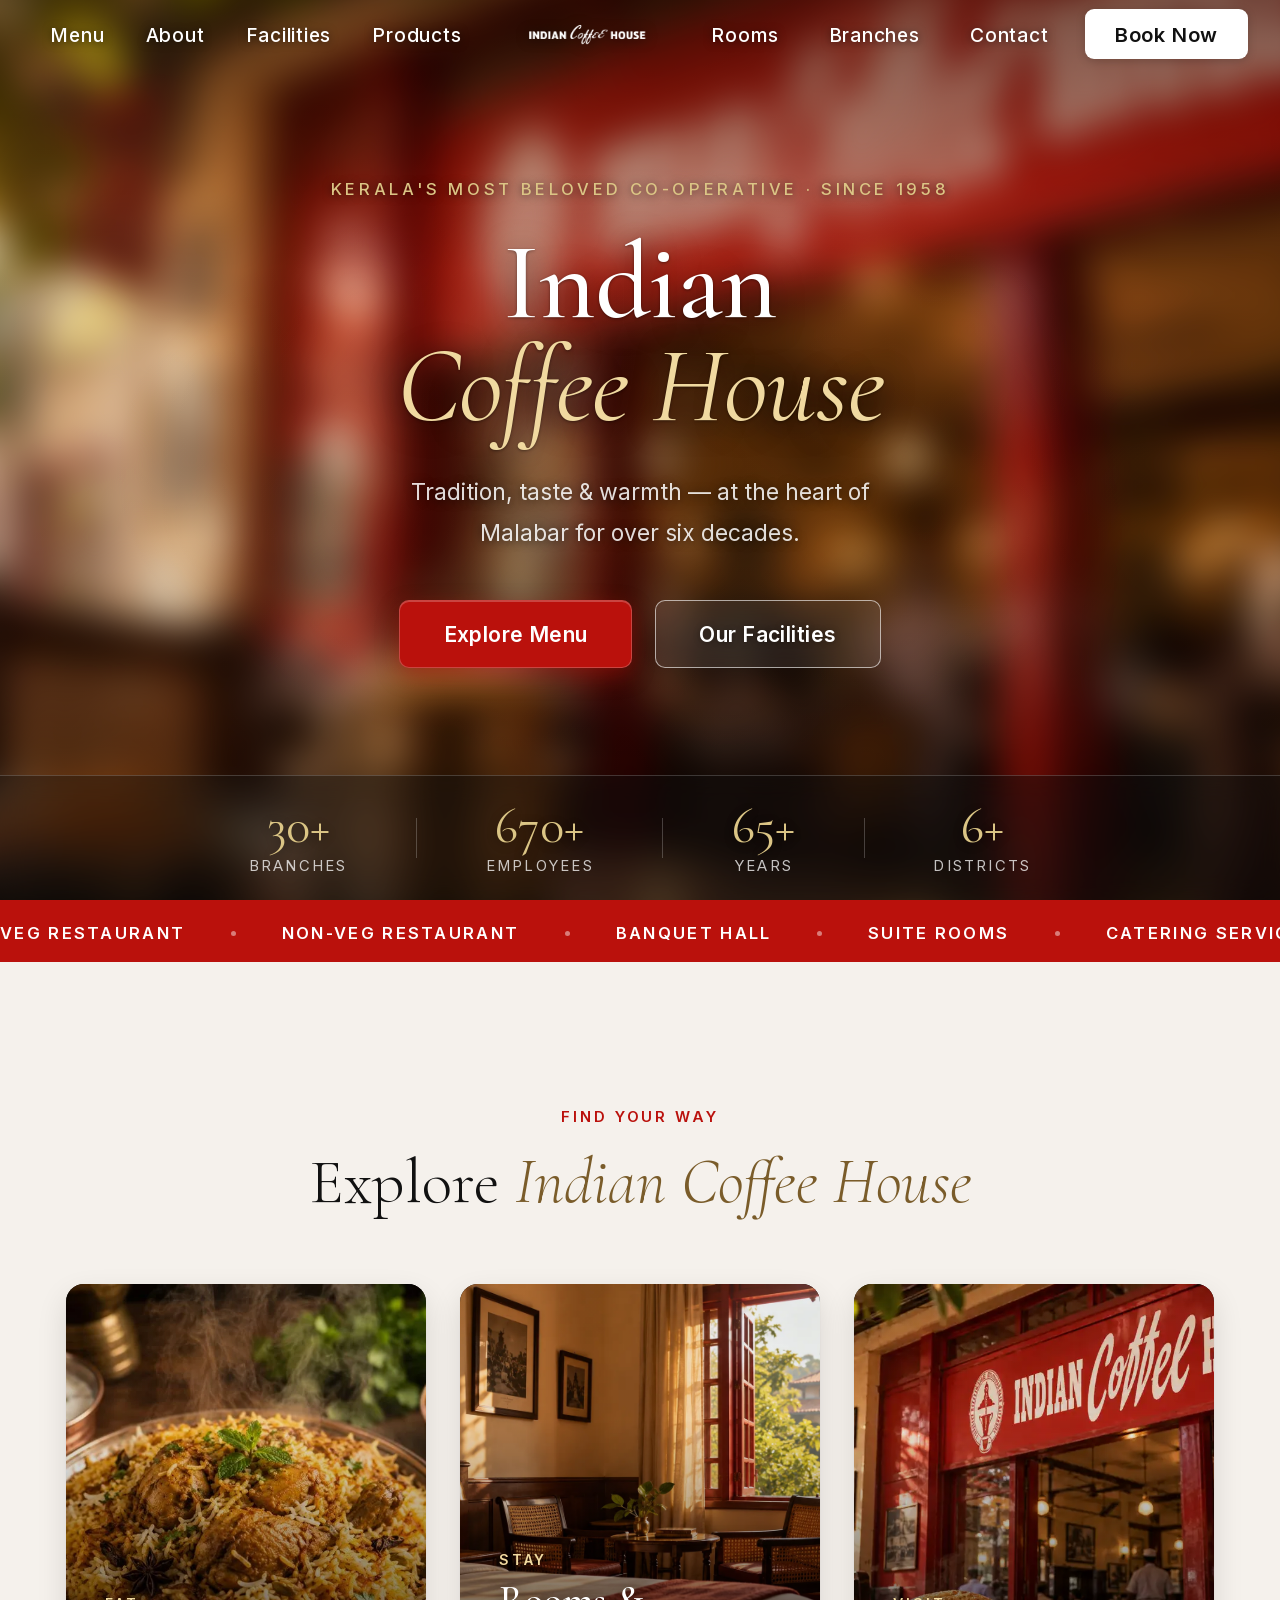
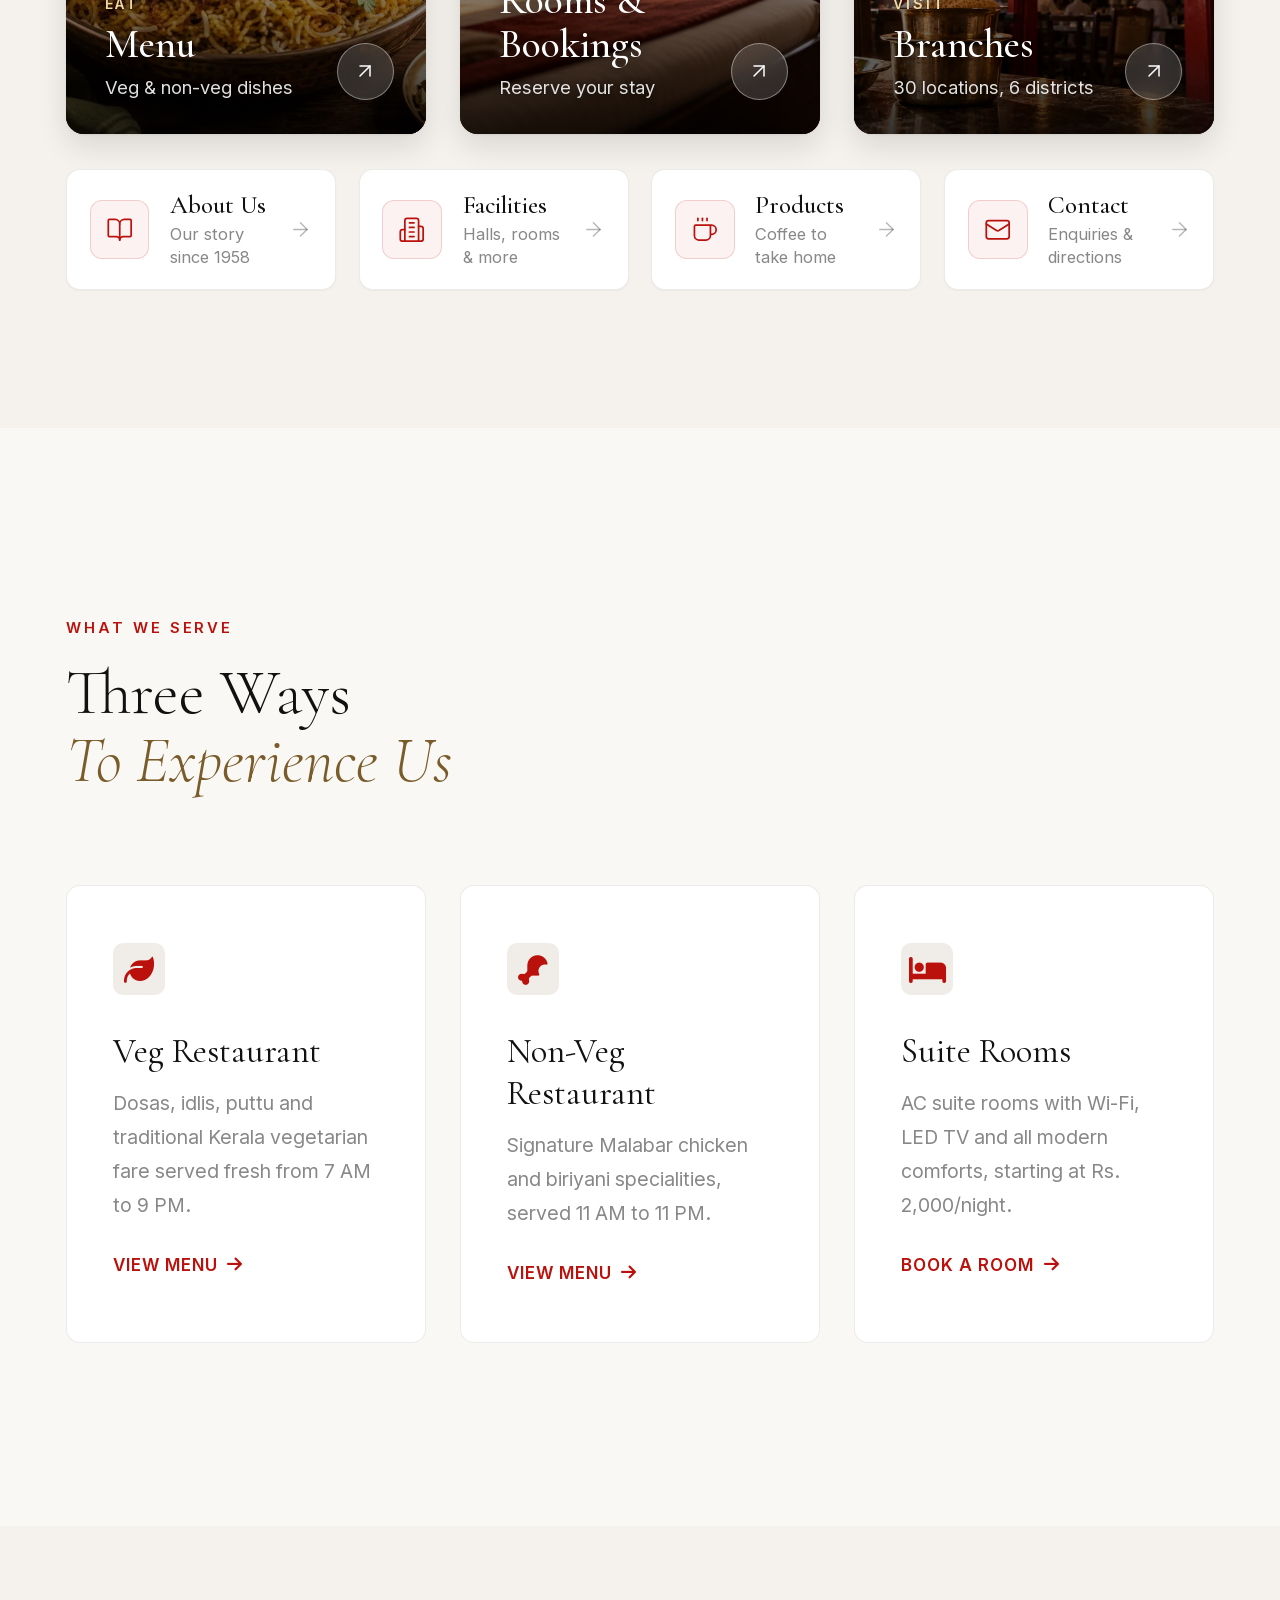
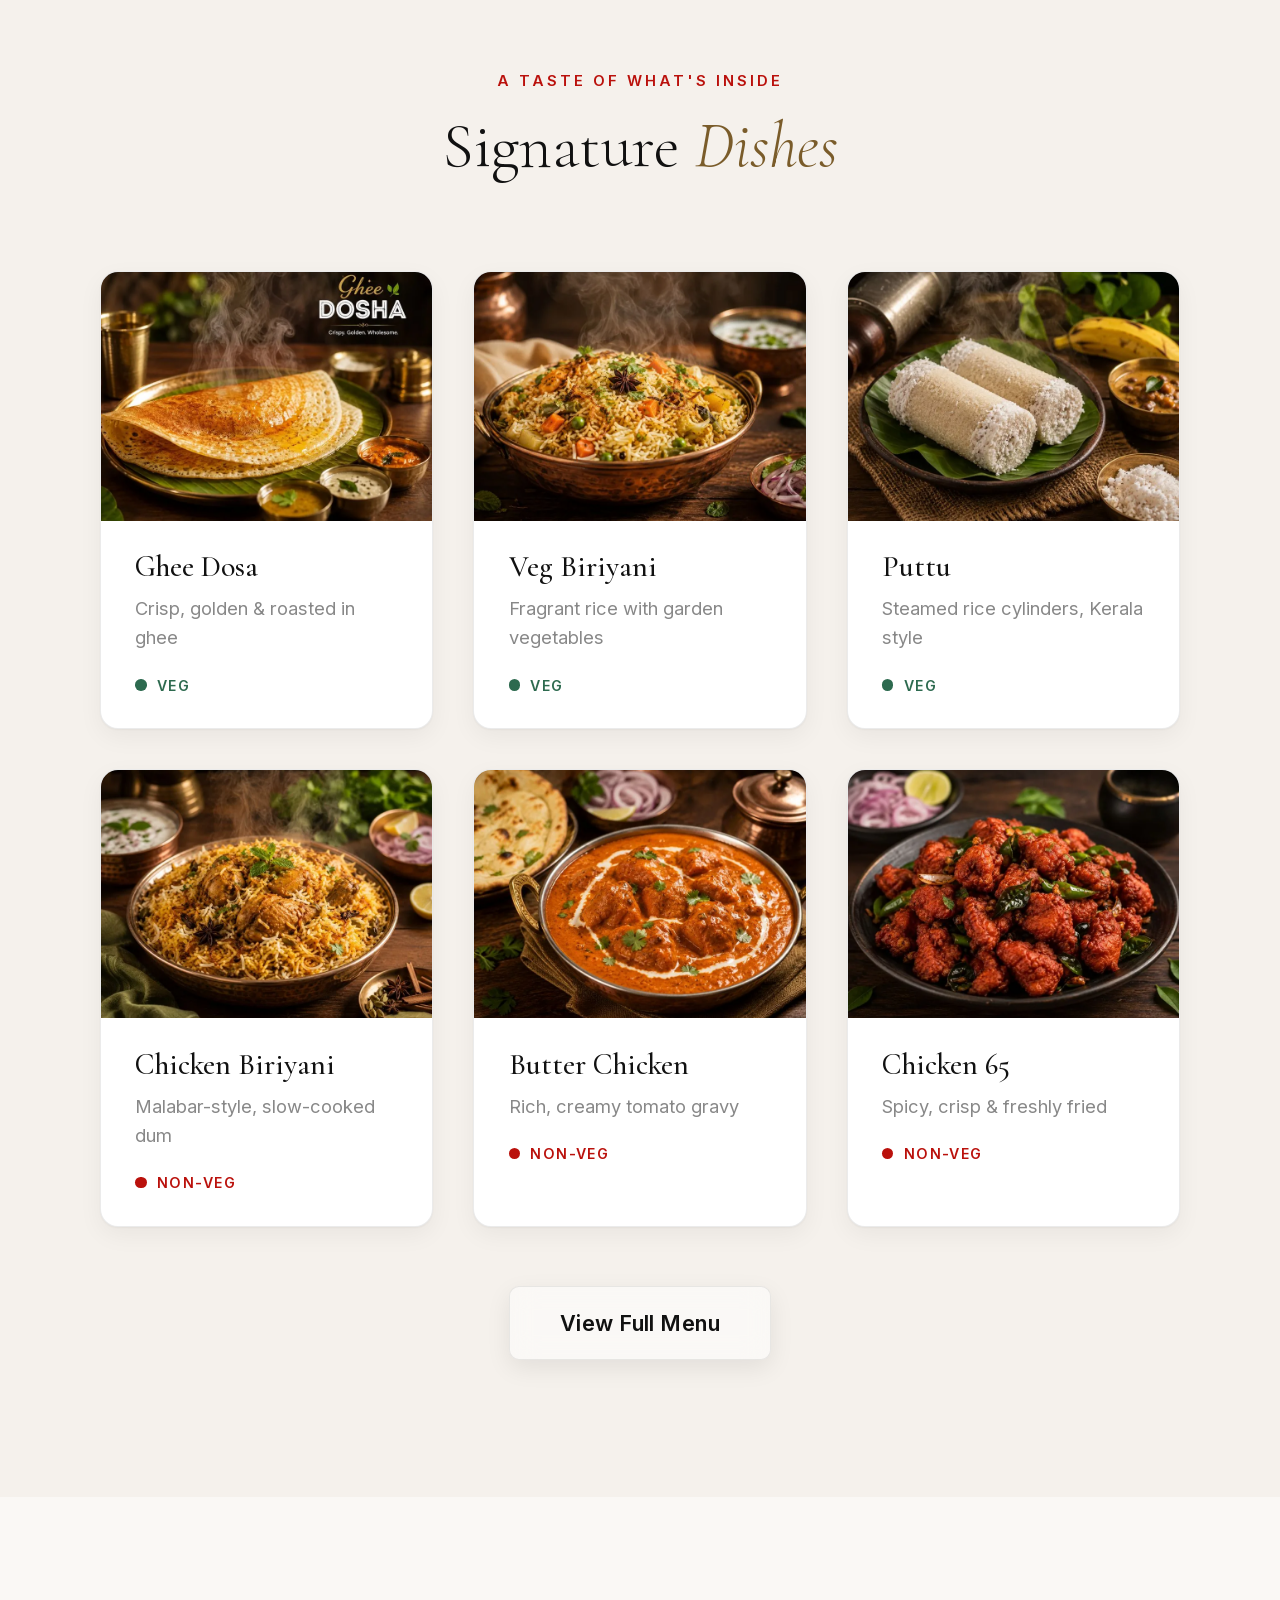
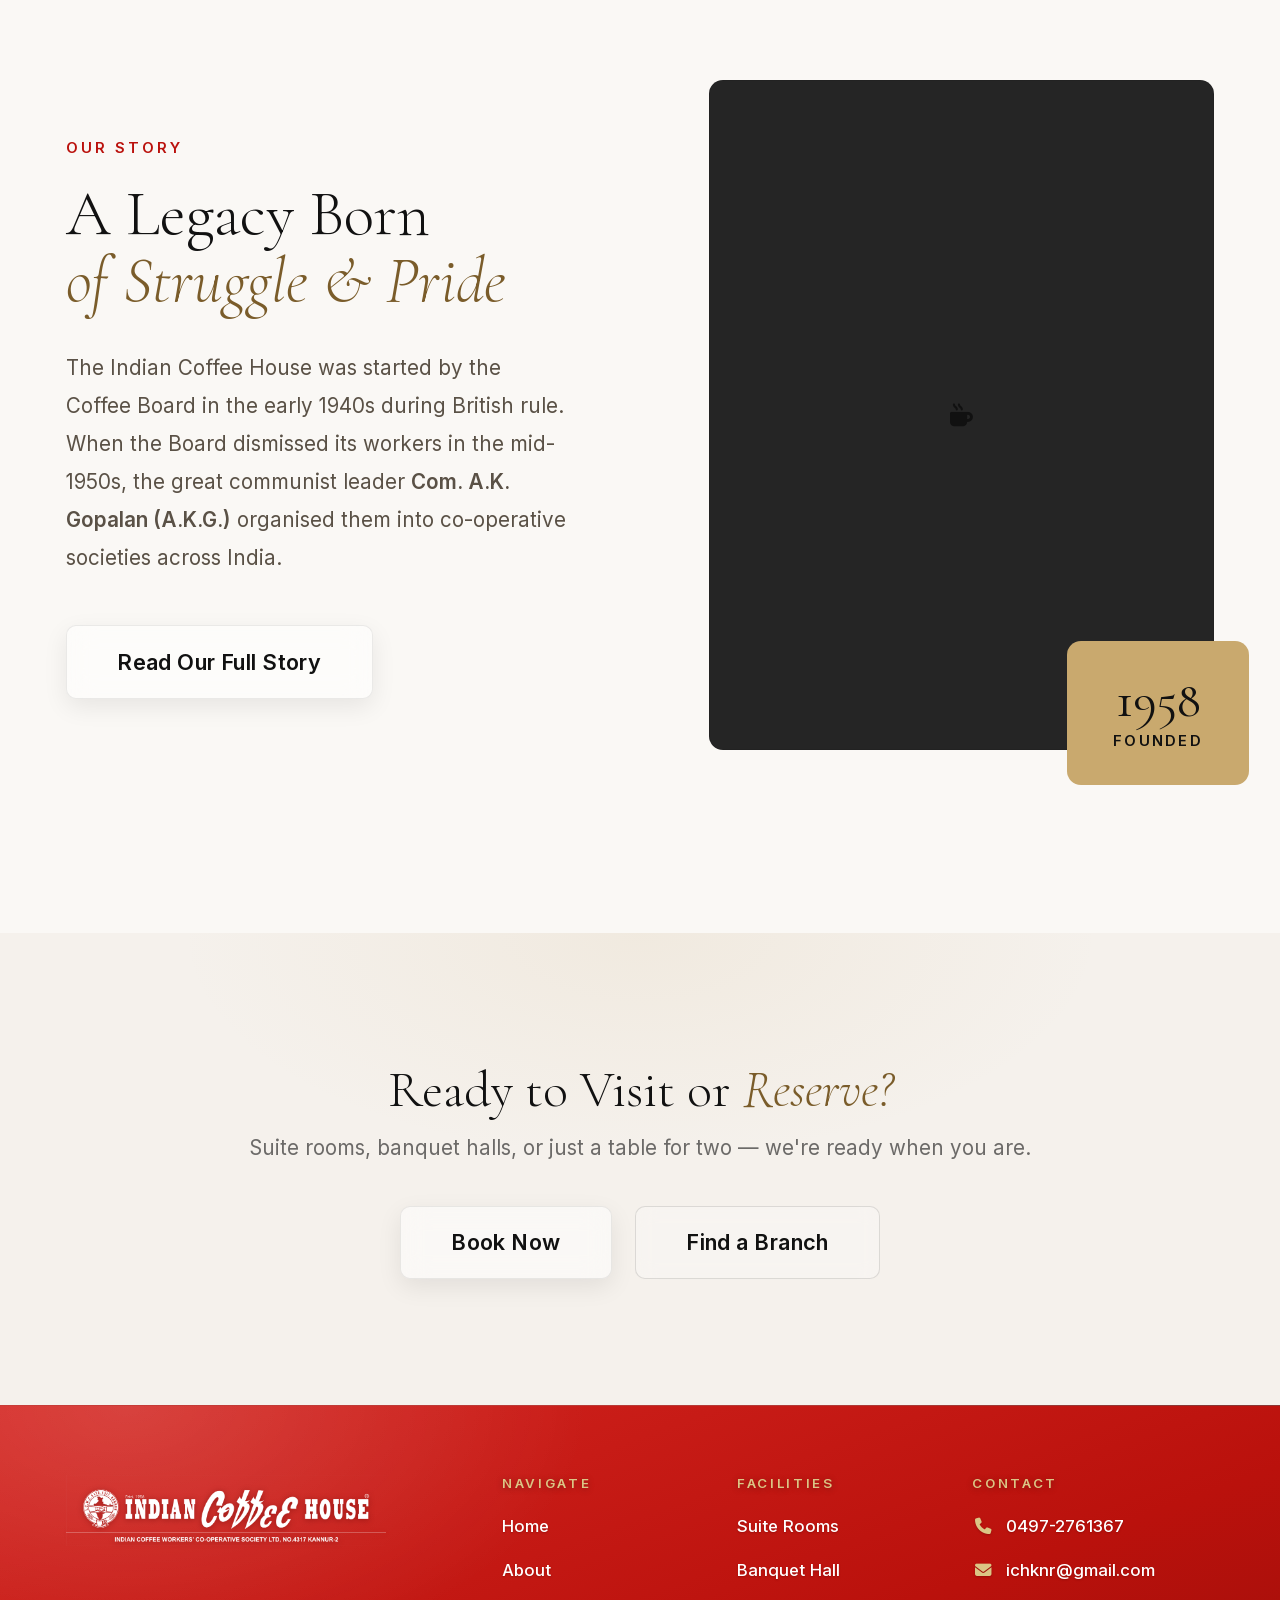
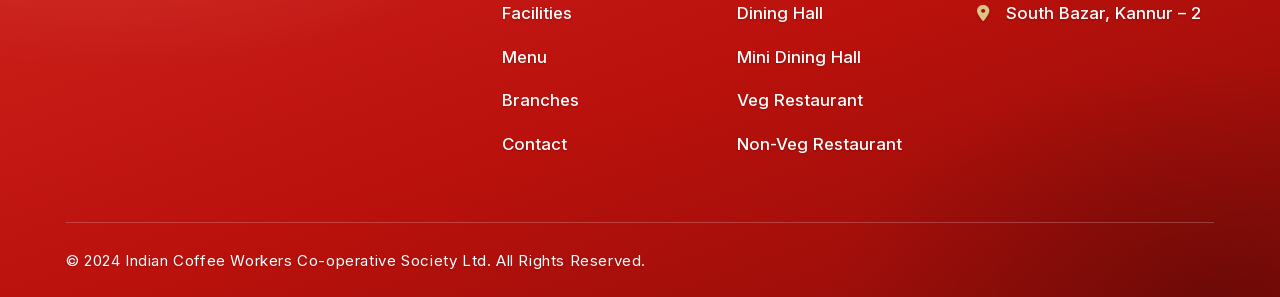
==== commit 5eb42648: "Suite rooms: drop iPod dock and bathroom TV, set price to Rs. 2,000" ====
--- a/index.html
+++ b/index.html
@@ -16,7 +16,7 @@
     <link rel="apple-touch-icon" sizes="180x180" href="favicon/apple-touch-icon.png" />
     <link rel="manifest" href="favicon/site.webmanifest" />
     <meta name="theme-color" content="#ba110c" />
-    <link rel="stylesheet" href="style.min.css?v=b5e356a4" />
+    <link rel="stylesheet" href="style.min.css?v=4b4ab429" />
     <link rel="preload" href="fonts/cormorant-garamond-normal.woff2" as="font" type="font/woff2" crossorigin />
     <link rel="preload" href="fonts/cormorant-garamond-italic.woff2" as="font" type="font/woff2" crossorigin />
     <link rel="preload" href="fonts/inter.woff2" as="font" type="font/woff2" crossorigin />
@@ -242,7 +242,7 @@
                 <div class="highlight reveal">
                     <div class="highlight__icon"><i class="fa-solid fa-bed"></i></div>
                     <h3>Suite Rooms</h3>
-                    <p>AC suite rooms with Wi-Fi, LED TV and all modern comforts, starting at Rs. 2,200/night.</p>
+                    <p>AC suite rooms with Wi-Fi, LED TV and all modern comforts, starting at Rs. 2,000/night.</p>
                     <a href="rooms.html" class="highlight__link">Book a Room <i class="fa-solid fa-arrow-right"></i></a>
                 </div>
             </div>
--- a/style.min.css
+++ b/style.min.css
@@ -1 +1 @@
-@keyframes pageLoaderSpin{to{transform:rotate(360deg)}}@keyframes marquee{0%{transform:translateX(0)}to{transform:translateX(-50%)}}@font-face{font-family:"Cormorant Garamond";font-style:normal;font-weight:300 600;font-display:swap;src:url(fonts/cormorant-garamond-normal.woff2)format("woff2");unicode-range:U+0000-00FF,U+0131,U+0152-0153,U+02BB-02BC,U+02C6,U+02DA,U+02DC,U+0304,U+0308,U+0329,U+2000-206F,U+20AC,U+2122,U+2191,U+2193,U+2212,U+2215,U+FEFF,U+FFFD}@font-face{font-family:"Cormorant Garamond";font-style:italic;font-weight:300 400;font-display:swap;src:url(fonts/cormorant-garamond-italic.woff2)format("woff2");unicode-range:U+0000-00FF,U+0131,U+0152-0153,U+02BB-02BC,U+02C6,U+02DA,U+02DC,U+0304,U+0308,U+0329,U+2000-206F,U+20AC,U+2122,U+2191,U+2193,U+2212,U+2215,U+FEFF,U+FFFD}@font-face{font-family:"Inter";font-style:normal;font-weight:300 600;font-display:swap;src:url(fonts/inter.woff2)format("woff2");unicode-range:U+0000-00FF,U+0131,U+0152-0153,U+02BB-02BC,U+02C6,U+02DA,U+02DC,U+0304,U+0308,U+0329,U+2000-206F,U+20AC,U+2122,U+2191,U+2193,U+2212,U+2215,U+FEFF,U+FFFD}:root{--red:#ba110c;--red-lt:#d42520;--gold:#c9a96e;--gold-lt:#dbc585;--gold-dk:#7a5c2a;--dark:#111111;--dark2:#1a1a1a;--dark3:#252525;--white:#ffffff;--cream:#faf8f5;--cream2:#f0ede8;--offwhite:#f5f1ec;--muted:#888888;--border-d:rgba(255, 255, 255, 0.09);--border-l:rgba(0, 0, 0, 0.08);--serif:'Cormorant Garamond', Georgia, serif;--sans:'Inter', system-ui, sans-serif;--ease:cubic-bezier(.4, 0, .2, 1);--nav-h:84px}*,::after,::before{box-sizing:border-box;margin:0;padding:0}html{scroll-behavior:smooth;font-size:clamp(16px,.76vw + 13.15px,23px)}body{font-family:var(--sans);background:var(--cream);color:var(--dark);overflow-x:hidden;-webkit-font-smoothing:antialiased}a{text-decoration:none;color:inherit}ul{list-style:none}strong{font-weight:600}img{max-width:100%;display:block}::-webkit-scrollbar{width:4px}::-webkit-scrollbar-track{background:var(--dark)}::-webkit-scrollbar-thumb{background:var(--red);border-radius:4px}.page-loader{position:fixed;inset:0;z-index:999;display:flex;align-items:center;justify-content:center;background:#fff;transition:opacity .4s var(--ease),visibility .4s var(--ease)}.page-loader.is-hidden{opacity:0;visibility:hidden;pointer-events:none}.page-loader__mark{width:clamp(64px,16vw,140px);height:auto;animation:pageLoaderSpin 1.4s linear infinite}@media (prefers-reduced-motion:reduce){.page-loader__mark{animation:none}}.nav{position:fixed;-webkit-transform:translateZ(0);transform:translateZ(0);top:0;left:0;right:0;z-index:100;background:0 0;border-bottom:1px solid transparent;border-radius:0;box-shadow:none;transition:background .3s var(--ease),box-shadow .3s var(--ease),border-color .3s var(--ease),backdrop-filter .3s var(--ease)}.nav.scrolled{background:rgba(247,243,238,.85);backdrop-filter:blur(14px);-webkit-backdrop-filter:blur(14px);border-bottom:1px solid rgba(0,0,0,.06);box-shadow:0 10px 34px rgba(17,17,17,.13)}.nav__inner{display:grid;grid-template-columns:1fr auto 1fr;align-items:center;gap:2rem;height:68px;padding:0 1.4rem}.nav__links{display:flex;align-items:center;gap:.2rem}.nav__links--left{justify-content:flex-start}.nav__right-group{display:flex;align-items:center;justify-content:flex-end;gap:.8rem}.nav__links a{--pad:.8rem;position:relative;font-size:.84rem;font-weight:500;padding:.5rem var(--pad);letter-spacing:.04em;white-space:nowrap;transition:color .2s}.nav__links a::after{content:"";position:absolute;left:var(--pad);right:var(--pad);bottom:.2rem;height:1.5px;background:var(--red);transform:scaleX(0);transform-origin:left;transition:transform .3s var(--ease)}.nav__links a:hover{color:var(--red)}.nav__links a.active::after,.nav__links a:hover::after{transform:scaleX(1)}.nav__links a,.nav__links a.active{color:var(--dark)}.nav__logo-center{display:flex;align-items:center;justify-content:center}.nav__wordmark{width:clamp(120px,12vw,165px);height:auto;transition:transform .3s var(--ease)}.nav__logo-center:hover .nav__wordmark{transform:scale(1.06)}.nav__links--right{gap:.6rem}.nav__cta{background:var(--dark);color:#fff!important;font-size:.88rem;font-weight:600;letter-spacing:.04em;padding:.55rem 1.3rem;border-radius:9px;white-space:nowrap;box-shadow:0 2px 10px rgba(0,0,0,.18);transition:background .22s,transform .22s}.nav__cta:hover{background:var(--dark3);transform:translateY(-1px)}.nav__cta--mobile{display:none;border-radius:14px;background:rgba(17,17,17,.82);backdrop-filter:blur(12px);-webkit-backdrop-filter:blur(12px);border:1px solid rgba(255,255,255,.12);box-shadow:0 8px 24px rgba(17,17,17,.18);-webkit-tap-highlight-color:transparent;transition:background .2s,transform .2s}.nav__cta--mobile:active{background:rgba(17,17,17,.95);transform:scale(.98)}.nav__burger{display:none;flex-direction:column;gap:6px;background:0 0;border:0;cursor:pointer;padding:4px;justify-self:end}.nav__burger span{display:block;width:20px;height:1.5px;background:var(--dark);border-radius:2px;transition:.3s var(--ease)}.nav__burger.open span:nth-child(1){transform:rotate(45deg) translate(4px,4px)}.nav__burger.open span:nth-child(2){opacity:0;transform:rotate(-45deg)}.nav__mobile{display:none;flex-direction:column;gap:.1rem;padding:.6rem;background:rgba(247,243,238,.97);backdrop-filter:blur(14px);-webkit-backdrop-filter:blur(14px);border-top:1px solid var(--border-l)}.nav__mobile a{font-size:.85rem;font-weight:600;color:var(--dark);padding:.75rem .9rem;border-radius:8px;text-shadow:0 1px 3px rgba(255,255,255,.3);transition:background .2s,color .2s;-webkit-tap-highlight-color:transparent}.nav__mobile a:hover{color:var(--red);background:rgba(255,255,255,.45)}.nav__mobile a.active{color:#5a2e14;background:rgba(255,255,255,.55)}.nav__mobile .nav__cta--mobile{display:block;text-align:center;margin-top:.5rem}.nav__mobile.open{display:flex}.btn{display:inline-flex;align-items:center;gap:.5rem;padding:1rem 2.2rem;border-radius:10px;font-family:var(--sans);font-size:.95rem;font-weight:600;letter-spacing:.02em;cursor:pointer;border:0;transition:all .25s var(--ease)}.btn--gold{background:rgba(255,255,255,.5);backdrop-filter:blur(14px);-webkit-backdrop-filter:blur(14px);border:1px solid rgba(17,17,17,.08);color:var(--dark);box-shadow:0 8px 24px rgba(17,17,17,.08)}.btn--gold:hover{background:rgba(255,255,255,.8);box-shadow:0 12px 32px rgba(17,17,17,.12);transform:translateY(-2px)}.btn--ghost{background:rgba(255,255,255,.25);backdrop-filter:blur(10px);-webkit-backdrop-filter:blur(10px);color:var(--dark);border:1px solid rgba(17,17,17,.12)}.btn--ghost:hover{background:rgba(255,255,255,.5);border-color:var(--red);color:var(--red)}.hero{position:relative;min-height:100vh;min-height:100svh;display:flex;flex-direction:column;justify-content:flex-end;overflow:hidden;isolation:isolate;background:var(--dark);--mx:50%;--my:50%;--mask-r:0px;--blur-base:18px;--blur-hover:4px}.hero__media{position:absolute;inset:0;z-index:0}.hero__layer{position:absolute;inset:0;display:block;overflow:hidden}.hero__layer img{width:100%;height:100%;object-fit:cover;object-position:50% 35%;display:block;transform:scale(1.12)}.hero__layer--base img{filter:blur(var(--blur-base)) brightness(1) saturate(1.08)}.hero__layer--soft img{filter:blur(var(--blur-hover))}.hero__layer--soft{-webkit-mask-image:radial-gradient(circle var(--mask-r) at var(--mx) var(--my),#000 0,rgba(0,0,0,.75) 35%,rgba(0,0,0,.3) 70%,transparent 100%);mask-image:radial-gradient(circle var(--mask-r) at var(--mx) var(--my),#000 0,rgba(0,0,0,.75) 35%,rgba(0,0,0,.3) 70%,transparent 100%);will-change:mask-image}.hero__layer--reveal{-webkit-mask-image:radial-gradient(circle calc(var(--mask-r)*.7) at var(--mx) var(--my),#000 0,rgba(0,0,0,.8) 40%,rgba(0,0,0,.25) 75%,transparent 100%);mask-image:radial-gradient(circle calc(var(--mask-r)*.7) at var(--mx) var(--my),#000 0,rgba(0,0,0,.8) 40%,rgba(0,0,0,.25) 75%,transparent 100%);will-change:mask-image}.hero__overlay{position:absolute;inset:0;pointer-events:none;background:radial-gradient(ellipse 55% 45%at 50% 52%,rgba(0,0,0,.28),transparent 75%),linear-gradient(180deg,rgba(0,0,0,.38)0,rgba(0,0,0,.04) 30%,rgba(0,0,0,.08) 60%,rgba(0,0,0,.5) 100%)}.hero__content{position:relative;z-index:1;flex:1;width:100%;max-width:960px;margin:0 auto;padding:calc(var(--nav-h) + 1.5rem) 1.5rem 2rem;display:flex;flex-direction:column;align-items:center;justify-content:center;text-align:center;pointer-events:none}.hero__content a{pointer-events:auto}.hero__eyebrow{font-size:.72rem;letter-spacing:.22em;text-transform:uppercase;color:var(--gold-lt);font-family:var(--sans);font-weight:500;margin-bottom:1.4rem;display:block;text-shadow:0 1px 8px rgba(0,0,0,.6)}.hero__title{font-family:var(--serif);font-size:clamp(3rem,min(8.5vw,13vh),8rem);font-weight:500;line-height:.95;letter-spacing:-.01em;color:var(--white);margin-bottom:1.5rem;text-shadow:0 4px 30px rgba(0,0,0,.55),0 1px 3px rgba(0,0,0,.4)}.hero__title em{color:#f0d9a0;font-style:italic}.hero__sub{font-size:1rem;color:rgba(255,255,255,.85);max-width:480px;margin:0 0 2rem;line-height:1.8;text-shadow:0 1px 10px rgba(0,0,0,.6)}.hero__actions{display:flex;gap:1rem;justify-content:center;flex-wrap:wrap}.hero__actions .btn{height:3rem;padding:0 1.9rem;border-radius:10px;font-size:.92rem;letter-spacing:.02em}.hero .btn--gold{background:var(--red);border:1px solid rgba(255,255,255,.22);color:var(--white);box-shadow:0 8px 22px rgba(186,17,12,.45),inset 0 1px 0 rgba(255,255,255,.22);-webkit-backdrop-filter:none;backdrop-filter:none}.hero .btn--gold:hover{background:var(--red-lt);box-shadow:0 12px 28px rgba(186,17,12,.55),inset 0 1px 0 rgba(255,255,255,.28)}.hero .btn--ghost{background:rgba(255,255,255,.08);color:var(--white);border:1px solid rgba(255,255,255,.6);text-shadow:0 1px 6px rgba(0,0,0,.4)}.hero .btn--ghost:hover{background:rgba(255,255,255,.18);border-color:var(--white);transform:translateY(-2px)}.nav--hero:not(.scrolled) .nav__links a{color:var(--white);text-shadow:0 1px 8px rgba(0,0,0,.55)}.nav--hero:not(.scrolled) .nav__wordmark{filter:brightness(0) invert(1) drop-shadow(0 1px 6px rgba(0,0,0,.5))}.nav--hero:not(.scrolled) .nav__links a.active,.nav--hero:not(.scrolled) .nav__links a:hover{color:var(--white)}.nav--hero:not(.scrolled) .nav__links a::after{background:#f0d9a0}.nav--hero:not(.scrolled) .nav__cta--desktop{background:var(--white);color:var(--dark)!important;text-shadow:none}.nav--hero:not(.scrolled) .nav__burger span{background:var(--white)}.hero__stats{position:relative;z-index:1;width:100%;display:flex;justify-content:center;align-items:center;gap:0;background:rgba(17,17,17,.38);-webkit-backdrop-filter:blur(14px);backdrop-filter:blur(14px);border-top:1px solid rgba(255,255,255,.18)}.hero__stat{padding:1.1rem 3rem;text-align:center;display:flex;flex-direction:column;gap:.25rem}.hero__stat-n,.highlight h3{font-family:var(--serif);font-weight:400}.hero__stat-n{font-size:2.2rem;color:var(--gold-lt);line-height:1;text-shadow:0 2px 10px rgba(0,0,0,.4)}.hero__stat-l{font-size:.65rem;letter-spacing:.15em;text-transform:uppercase;color:rgba(255,255,255,.75)}.hero__stat-div{width:1px;height:40px;background:rgba(255,255,255,.22)}@media (prefers-reduced-motion:reduce){.hero__layer--reveal,.hero__layer--soft{display:none}}.pagehero{position:relative;padding:calc(var(--nav-h) + 5rem)0 5rem;background:var(--offwhite);overflow:hidden}.pagehero__bg{position:absolute;inset:0;background:radial-gradient(ellipse 60% 60%at 85% 0%,rgba(201,169,110,.16) 0%,transparent 60%),radial-gradient(ellipse 50% 60%at 10% 100%,rgba(186,17,12,.1) 0%,transparent 60%),var(--offwhite)}.pagehero__content{position:relative;z-index:1;max-width:720px}.marquee__track span,.pagehero__eyebrow{font-size:.72rem;text-transform:uppercase}.pagehero__eyebrow{letter-spacing:.22em;color:var(--gold-dk);font-weight:500;margin-bottom:1.2rem;display:block}.pagehero__title{font-family:var(--serif);font-size:clamp(2.6rem,6vw,4.4rem);font-weight:300;line-height:1.05;color:var(--dark);margin-bottom:1.2rem}.cta-banner h2 em,.pagehero__title em{color:var(--gold-dk);font-style:italic}.pagehero__sub{font-size:.95rem;color:rgba(17,17,17,.55);max-width:520px;line-height:1.8}.marquee{overflow:hidden;background:var(--red);padding:.75rem 0;white-space:nowrap}.marquee__track{display:inline-flex;align-items:center;gap:2rem;animation:marquee 30s linear infinite}.marquee__track span{letter-spacing:.14em;font-weight:600;color:#fff}.marquee__dot{width:5px!important;height:5px!important;border-radius:50%!important;background:rgba(255,255,255,.45)!important;flex-shrink:0}.highlights__grid{display:grid;grid-template-columns:repeat(3,1fr);gap:1.5rem}.highlight{padding:2.5rem 2rem;border:1px solid var(--border-l);border-radius:14px;background:var(--white);transition:box-shadow .3s,transform .3s}.highlight:hover{box-shadow:0 14px 40px rgba(17,17,17,.09);transform:translateY(-3px)}.highlight__icon,.highlight__link{color:var(--red);align-items:center}.highlight__icon{width:52px;height:52px;border-radius:10px;background:var(--cream2);display:flex;justify-content:center;font-size:1.3rem;margin-bottom:1.5rem}.highlight h3{font-size:1.5rem;margin-bottom:.6rem}.highlight p{font-size:.85rem;color:var(--muted);line-height:1.75;margin-bottom:1.2rem}.highlight__link{font-size:.75rem;font-weight:600;letter-spacing:.06em;text-transform:uppercase;display:inline-flex;gap:.4rem;transition:gap .2s}.highlight__link:hover{gap:.7rem}.section{padding:8rem 0}.section--dark{background:var(--offwhite)}.section--tight{padding:6rem 0}.wrap{max-width:1240px;margin:0 auto;padding:0 2rem}.tag{display:inline-block;font-size:.65rem;letter-spacing:.2em;text-transform:uppercase;color:var(--red);font-weight:600;margin-bottom:1rem;font-family:var(--sans)}.tag--light{color:var(--gold-dk)}.heading{font-family:var(--serif);font-size:clamp(2.4rem,5vw,4rem);font-weight:300;line-height:1.05;margin-bottom:1.5rem}.heading,.heading--light{color:var(--dark)}.heading em{font-style:italic}.heading em,.heading--light em{color:var(--gold-dk)}.body-text{font-size:.9rem;color:#5a5146;line-height:1.85;margin-bottom:1.1rem}.sec-head{max-width:520px;margin-bottom:4rem}.about__grid{display:grid;grid-template-columns:1fr 1fr;gap:6rem;align-items:center}.about__img-block,.about__right{position:relative}.about__img-inner{background:var(--dark3);border-radius:14px;overflow:hidden;aspect-ratio:332/440;display:flex;align-items:center;justify-content:center;border:1px solid var(--border-l)}.about__img-photo{width:100%;height:100%;object-fit:cover;object-position:top center}.about__badge{position:absolute;bottom:-1.5rem;right:-1.5rem;background:var(--gold);color:var(--dark);padding:1.5rem 2rem;border-radius:14px;text-align:center}.about__badge-n{display:block;font-family:var(--serif);font-size:2.2rem;font-weight:400;line-height:1}.about__badge-l{display:block;font-size:.65rem;letter-spacing:.15em;text-transform:uppercase;font-weight:600;margin-top:.3rem}.about__cards{display:grid;grid-template-columns:1fr 1fr;gap:1rem;margin-top:3rem}.about__mini{background:var(--white);border:1px solid var(--border-l);border-radius:14px;padding:1.3rem;display:flex;align-items:center;gap:.85rem;box-shadow:0 2px 12px rgba(0,0,0,.05)}.about__mini i{font-size:1.1rem;color:var(--red)}.about__mini-n{font-family:var(--serif);font-size:1.4rem;font-weight:400;color:var(--dark);line-height:1}.about__mini-l{font-size:.67rem;color:var(--muted);letter-spacing:.06em;margin-top:.2rem}.timeline{position:relative;max-width:780px;margin:0 auto;padding-left:2.4rem}.timeline::before{content:"";position:absolute;left:6px;top:6px;bottom:6px;width:1px;background:var(--border-l)}.timeline__item{position:relative;padding-bottom:2.8rem}.timeline__item:last-child{padding-bottom:0}.timeline__dot{position:absolute;left:-2.4rem;top:.2rem;width:13px;height:13px;border-radius:50%;background:var(--gold);border:2px solid var(--offwhite)}.timeline__year{font-family:var(--serif);font-size:1.5rem;color:var(--gold-dk);margin-bottom:.4rem}.timeline__item h4{font-size:.85rem;font-weight:600;color:var(--dark);letter-spacing:.03em;margin-bottom:.5rem}.fac__card p,.timeline__item p{font-size:.82rem;color:rgba(17,17,17,.5);line-height:1.75}.fac__grid{display:grid;grid-template-columns:repeat(3,1fr);gap:1px;border:1px solid var(--border-l);border-radius:14px;overflow:hidden}.fac__card{display:flex;flex-direction:column;padding:2.5rem 2rem;border-right:1px solid var(--border-l);border-bottom:1px solid var(--border-l);transition:background .3s}.fac__card:hover{background:rgba(201,169,110,.06)}.fac__card--large{background:rgba(201,169,110,.04)}.fac__num{font-family:var(--serif);font-size:.9rem;color:var(--gold-dk);margin-bottom:1.5rem;font-style:italic}.fac__icon{font-size:1.3rem;color:var(--gold);margin-bottom:1.2rem;display:block}.fac__card h3{font-family:var(--serif);font-size:1.4rem;margin-bottom:.75rem}.fac__card p{font-size:.8rem;margin-bottom:1.2rem}.fac__price,.tariff__item h4{font-family:var(--serif);font-size:1.1rem;color:var(--gold-dk);margin-bottom:1.2rem}.fac__price small{font-family:var(--sans)}.fac__link,.fac__tag{color:var(--gold-dk);text-transform:uppercase}.fac__tag{display:inline-block;font-size:.65rem;letter-spacing:.12em;border:1px solid var(--border-l);padding:.3rem .75rem;border-radius:999px}.fac__link{display:inline-flex;align-items:center;gap:.4rem;font-size:.75rem;font-weight:600;letter-spacing:.06em;transition:gap .22s;margin-top:auto;padding-top:1.2rem}.fac__link:hover{gap:.7rem}.tariff__grid{display:grid;grid-template-columns:repeat(3,1fr);gap:0;border:1px solid var(--border-l);border-radius:14px;overflow:hidden}.tariff__item{padding:2.2rem;border-right:1px solid var(--border-l);border-bottom:1px solid var(--border-l)}.tariff__item>i{font-size:1.1rem;color:var(--red);display:block;margin-bottom:1.1rem}.fac__card h3,.tariff__item h4{font-weight:400;color:var(--dark)}.tariff__item h4{margin-bottom:.6rem}.tariff__item p{font-size:.78rem;color:var(--muted);line-height:1.7}.book__grid{display:grid;grid-template-columns:1.1fr .9fr;gap:4rem;align-items:start}.book__amenities{display:grid;grid-template-columns:1fr 1fr;gap:.9rem;margin:2rem 0 2.5rem}.book__amenity{display:flex;align-items:center;gap:.7rem;font-size:.82rem;color:rgba(17,17,17,.6)}.book__amenity i{color:var(--gold);width:18px}.book__card{background:rgba(255,255,255,.6);border:1px solid var(--border-l);border-radius:14px;padding:2.2rem}.book__card+.book__card{margin-top:1.2rem}.book__card-top{display:flex;justify-content:space-between;align-items:flex-start;gap:1rem;margin-bottom:.5rem}.book__card h4,.book__price-strip strong{font-family:var(--serif);font-size:1.3rem;font-weight:400;color:var(--dark)}.book__card p{font-size:.8rem;color:rgba(17,17,17,.55);line-height:1.7;margin-bottom:1.2rem}.reveal-call{display:inline-flex;align-items:center;gap:.55rem;background:0 0;border:1px solid var(--gold-dk);color:var(--gold-dk);font-family:var(--sans);font-size:.78rem;font-weight:600;letter-spacing:.03em;padding:.7rem 1.3rem;border-radius:10px;cursor:pointer;transition:background .22s,color .22s}.reveal-call:hover{background:var(--gold);color:var(--dark)}.reveal-call.revealed{cursor:default}.book__price-strip,.menu__switcher{display:flex;border:1px solid var(--border-l);border-radius:10px}.book__price-strip{align-items:baseline;gap:.5rem;margin:1.4rem 0 1.6rem;padding:1.2rem 1.4rem;background:rgba(201,169,110,.06)}.book__price-strip strong{font-size:1.6rem;color:var(--gold-dk)}.book__price-strip span,.fac__price small{font-size:.72rem;color:var(--muted)}.menu__switcher{gap:0;margin-bottom:3rem;overflow:hidden;width:fit-content}.menu__btn{padding:.65rem 2rem;font-family:var(--sans);font-size:.78rem;font-weight:600;letter-spacing:.08em;text-transform:uppercase;color:rgba(17,17,17,.45);background:0 0;border:0;cursor:pointer;transition:all .25s}.menu__btn.active,.reveal-call.revealed{background:var(--gold);color:var(--dark)}.branch__tab:not(.active):hover,.menu__btn:not(.active):hover{color:var(--dark)}.menu__panel{display:none}.menu__panel.active{display:block}.menu__meta,.menu__meta span{display:flex;align-items:center}.menu__meta{gap:2.5rem;margin-bottom:2rem;flex-wrap:wrap}.menu__meta span{font-size:.75rem;letter-spacing:.06em;color:rgba(17,17,17,.5);gap:.5rem}.menu__meta i,.other__item i{color:var(--gold)}.menu__grid{display:grid;grid-template-columns:repeat(4,1fr);border:1px solid var(--border-l);border-radius:14px;overflow:hidden}.menu__item{padding:1.1rem 1.4rem;font-size:.8rem;color:rgba(17,17,17,.65);font-family:var(--sans);border-right:1px solid var(--border-l);border-bottom:1px solid var(--border-l);transition:background .22s,color .22s;cursor:default}.menu__item:hover{background:rgba(201,169,110,.1);color:var(--dark)}.carousel__wrap{display:flex;align-items:center;gap:1.5rem}.carousel__vp{overflow:hidden;flex:1;min-width:0}.carousel__track{position:relative;display:flex;gap:1.5rem;transition:transform .5s var(--ease)}.carousel__btn{width:46px;height:46px;border-radius:50%;background:0 0;color:var(--dark);font-size:.85rem;cursor:pointer;flex-shrink:0;display:flex;align-items:center;justify-content:center;transition:all .25s var(--ease)}.carousel__btn:hover{background:var(--red);color:#fff;border-color:var(--red)}.carousel__btn,.member,.member__init{border:1px solid var(--border-l)}.member{min-width:160px;flex-shrink:0;padding:2rem 1.5rem;text-align:center;border-radius:14px;background:rgba(255,255,255,.6);transition:border-color .25s,box-shadow .25s}.member:hover{border-color:var(--gold);box-shadow:0 4px 24px rgba(0,0,0,.2)}.member__init{width:56px;height:56px;border-radius:50%;background:rgba(201,169,110,.1);color:var(--gold-dk);font-size:.72rem;font-weight:700;letter-spacing:.04em;display:flex;align-items:center;justify-content:center;margin:0 auto 1rem;font-family:var(--sans)}.branch-card__overlay h4,.member__name{font-family:var(--serif);font-weight:400}.member__name{font-size:.95rem;color:var(--dark);margin-bottom:.35rem}.member__role{font-size:.62rem;letter-spacing:.12em;text-transform:uppercase;color:var(--gold-dk);font-weight:600}.branch__tabs{display:flex;gap:0;margin-bottom:3rem;border:1px solid var(--border-l);border-radius:10px;overflow:hidden;width:fit-content}.branch__tab{padding:.6rem 1.8rem;font-family:var(--sans);font-size:.75rem;font-weight:600;letter-spacing:.07em;text-transform:uppercase;color:rgba(17,17,17,.45);background:0 0;border:0;cursor:pointer;transition:all .25s}.branch__tab.active{background:var(--gold);color:var(--dark)}.branch__panel{display:none}.branch__panel.active{display:block}.branch-grid{display:grid;grid-template-columns:repeat(3,1fr);gap:1.5rem}.branch-card{position:relative;aspect-ratio:326/264;border-radius:16px;overflow:hidden;background:var(--dark3)}.branch-card img,.product-card__media img{width:100%;height:100%;object-fit:cover;display:block;transition:filter .35s var(--ease),transform .5s var(--ease)}.branch-card:hover img{filter:blur(3px) brightness(.5);transform:scale(1.05)}.branch-card__overlay{position:absolute;inset:0;display:flex;flex-direction:column;align-items:center;justify-content:center;gap:.3rem;padding:1rem;text-align:center;opacity:0;transition:opacity .35s var(--ease)}.branch-card:hover .branch-card__overlay{opacity:1}.branch-card__overlay h4{font-size:1.15rem;color:#fff}.branch-card__overlay p{font-size:.74rem;color:rgba(255,255,255,.75);line-height:1.5}.branch-card__overlay a{display:inline-flex;align-items:center;gap:.35rem;font-size:.72rem;font-weight:600;color:var(--gold);letter-spacing:.03em;margin-top:.2rem;transition:opacity .2s}.branch-card__overlay a:hover{opacity:.75}.other__grid{display:grid;grid-template-columns:repeat(5,1fr);gap:1.5rem}.other__item,.place{border:1px solid var(--border-l);border-radius:14px}.other__item{padding:2.5rem 1rem;text-align:center;display:flex;flex-direction:column;align-items:center;gap:.75rem;background:rgba(255,255,255,.6);transition:background .25s}.other__item:hover{background:rgba(201,169,110,.06)}.other__item i{font-size:1.1rem}.other__item span,.place h4,.product-card h3{font-family:var(--serif);font-size:1.1rem;color:var(--dark)}.place{min-width:290px;flex-shrink:0;padding:2.2rem;background:var(--white);transition:box-shadow .25s}.place:hover{box-shadow:0 8px 32px rgba(0,0,0,.08)}.place__dist{font-size:.62rem;letter-spacing:.15em;text-transform:uppercase;color:var(--red);font-weight:600;margin-bottom:1rem;display:inline-block}.place h4,.product-card h3{font-weight:400;margin-bottom:.65rem}.place p,.product-card p{font-size:.78rem;color:var(--muted);line-height:1.75}.products__grid{display:grid;grid-template-columns:repeat(3,1fr);gap:1.75rem}.product-card{display:block;border:1px solid var(--border-l);border-radius:16px;overflow:hidden;background:var(--white);transition:transform .3s var(--ease),box-shadow .3s var(--ease)}.product-card:hover{transform:translateY(-6px);box-shadow:0 20px 40px rgba(17,17,17,.12)}.product-card__media{aspect-ratio:3/4;background:var(--cream2);overflow:hidden}.product-card__media img{object-fit:contain;transform:scale(1.18);transition:transform .4s var(--ease)}.product-card:hover .product-card__media img{transform:scale(1.24)}.product-card__body{padding:1.6rem 1.5rem 1.8rem;text-align:center}.product-card h3{font-size:1.3rem;margin-bottom:.5rem}.product-card p{font-size:.82rem;line-height:1.7}.contact__grid{max-width:480px}.contact__info{display:flex;flex-direction:column;gap:1.5rem;margin-top:2.5rem}.contact__row{display:flex;gap:1rem;align-items:flex-start}.contact__row i{color:var(--gold);margin-top:.15rem;flex-shrink:0}.contact__row strong,.footer__col h5{text-transform:uppercase;font-weight:600}.contact__row strong{display:block;font-size:.72rem;letter-spacing:.1em;color:var(--gold-dk);margin-bottom:.4rem}.contact__row span{display:block;font-size:.8rem;color:rgba(17,17,17,.55);line-height:1.7}.contact__social{display:flex;gap:1rem;margin-top:2rem}.contact__soc{width:40px;height:40px;border-radius:50%;border:1px solid var(--border-l);color:rgba(17,17,17,.5);display:flex;align-items:center;justify-content:center;font-size:.85rem;transition:all .25s}.contact__soc:hover{background:var(--gold);border-color:var(--gold);color:var(--dark)}.footer{position:relative;overflow:hidden;isolation:isolate;background:radial-gradient(60% 90%at 10% 0%,rgba(255,255,255,.14),transparent 60%),radial-gradient(50% 80%at 95% 100%,rgba(0,0,0,.25),transparent 60%),linear-gradient(160deg,var(--red-lt) 0%,var(--red) 55%,#8f0d09 100%);border-top:1px solid rgba(255,255,255,.18);color:var(--white)}.footer__inner{max-width:1240px;margin:0 auto;padding:0 2rem}.footer__top{display:grid;grid-template-columns:minmax(220px,1fr) 2fr;gap:3.5rem;align-items:start;padding:3rem 0 2.5rem;border-bottom:1px solid rgba(255,255,255,.2)}.footer__brand{max-width:320px}.footer__banner{width:100%;height:auto;filter:drop-shadow(0 1px 3px rgba(90,0,0,.45))}.footer__nav{display:grid;grid-template-columns:1fr 1fr 1.25fr;gap:2rem}.footer__col{display:flex;flex-direction:column;align-items:flex-start;gap:.05rem}.footer__col h5{font-size:.58rem;letter-spacing:.2em;color:var(--gold-lt);margin-bottom:.6rem;text-shadow:0 1px 6px rgba(0,0,0,.35)}.footer__col a{display:inline-flex;align-items:center;gap:.55rem;height:1.85rem;margin-left:-.6rem;padding:0 .6rem;font-size:.74rem;font-weight:500;line-height:1;white-space:nowrap;color:#fff;text-shadow:0 1px 2px rgba(90,0,0,.35);border-radius:7px;transition:background-color .2s,color .2s}.footer__col a:hover{color:var(--white);background:rgba(255,255,255,.15)}.footer__col a:focus-visible{outline:2px solid var(--white);outline-offset:2px}.footer__col--contact a i{width:.9rem;text-align:center;font-size:.72rem;color:var(--gold-lt)}.footer__bottom{padding:1.2rem 0;display:flex;justify-content:space-between;align-items:center;gap:1rem;flex-wrap:wrap}.footer__bottom span{font-size:.66rem;color:#fff;letter-spacing:.04em;text-shadow:0 1px 2px rgba(90,0,0,.35)}.reveal{opacity:0;transform:translateY(28px);transition:opacity .7s var(--ease),transform .7s var(--ease)}.reveal.visible{opacity:1;transform:translateY(0)}.reveal-delay{transition-delay:.2s}.explore .sec-head{max-width:none;margin-bottom:3rem;text-align:center}.explore__feature{gap:1.5rem}.explore__feature,.explore__links{display:grid;max-width:1180px;margin-left:auto;margin-right:auto}.explore__feature{grid-template-columns:repeat(3,1fr);margin-bottom:1.5rem}.explore__card--photo{position:relative;display:flex;flex-direction:column;justify-content:flex-end;aspect-ratio:4/5;border-radius:18px;overflow:hidden;isolation:isolate;color:var(--white);background:var(--dark);box-shadow:0 1px 2px rgba(17,17,17,.06),0 12px 30px rgba(17,17,17,.12);transition:transform .35s var(--ease),box-shadow .35s var(--ease)}.explore__card--photo:hover{transform:translateY(-4px);box-shadow:0 2px 4px rgba(17,17,17,.08),0 22px 46px rgba(17,17,17,.2)}.explore__card--photo img,.explore__card--photo picture{position:absolute;inset:0;width:100%;height:100%;z-index:-2}.explore__card--photo img{object-fit:cover;transition:transform .7s var(--ease)}.explore__card--photo:hover img{transform:scale(1.06)}.explore__card--photo::before{content:"";position:absolute;inset:0;z-index:-1;background:linear-gradient(180deg,rgba(0,0,0,.05) 30%,rgba(0,0,0,.8) 100%)}.explore__body{padding:1.6rem 4rem 1.6rem 1.7rem}.explore__body p,.explore__kicker{text-shadow:0 1px 6px rgba(0,0,0,.5)}.explore__kicker{display:block;margin-bottom:.45rem;font-size:.62rem;letter-spacing:.2em;text-transform:uppercase;font-weight:600;color:#f0d9a0}.explore__body h4,.explore__link h4{font-family:var(--serif);font-weight:500}.explore__body h4{font-size:1.75rem;line-height:1.1;text-shadow:0 2px 14px rgba(0,0,0,.5)}.explore__body p{margin-top:.4rem;font-size:.8rem;color:rgba(255,255,255,.88)}.explore__arrow{position:absolute;right:1.4rem;bottom:1.5rem;display:grid;place-items:center;width:2.5rem;height:2.5rem;border-radius:50%;color:var(--white);background:rgba(255,255,255,.16);border:1px solid rgba(255,255,255,.4);-webkit-backdrop-filter:blur(10px);backdrop-filter:blur(10px);transition:background-color .25s,color .25s,transform .25s var(--ease)}.explore__arrow svg{width:1.05rem;height:1.05rem}.explore__card--photo:hover .explore__arrow{background:var(--white);color:var(--red);transform:translate(2px,-2px)}.explore__links{grid-template-columns:repeat(4,1fr);gap:1rem}.explore__link{display:flex;align-items:center;gap:.9rem;padding:.9rem 1rem;background:var(--white);border:1px solid var(--border-l);border-radius:14px;box-shadow:0 1px 2px rgba(17,17,17,.04);transition:transform .25s var(--ease),border-color .25s,box-shadow .25s}.explore__link:hover{transform:translateY(-2px);border-color:rgba(186,17,12,.35);box-shadow:0 8px 20px rgba(17,17,17,.07)}.explore__icon{flex-shrink:0;display:grid;place-items:center;width:2.6rem;height:2.6rem;border-radius:12px;color:var(--red);background:rgba(186,17,12,.05);border:1px solid rgba(186,17,12,.16);transition:background-color .25s,border-color .25s}.explore__icon svg{width:1.2rem;height:1.2rem}.explore__link:hover .explore__icon{background:rgba(186,17,12,.1);border-color:rgba(186,17,12,.32)}.explore__link h4{font-size:1.1rem;line-height:1.2;white-space:nowrap;color:var(--dark)}.explore__link div span{display:block;margin-top:.1rem;font-size:.72rem;line-height:1.4;color:var(--muted)}.explore__link-arrow{flex-shrink:0;width:1rem;height:1rem;margin-left:auto;color:rgba(17,17,17,.3);transition:color .25s,transform .25s var(--ease)}.explore__link:hover .explore__link-arrow{color:var(--red);transform:translateX(3px)}.sig{background:var(--offwhite)}.sig .sec-head{margin-left:auto;margin-right:auto;text-align:center}.sig-grid{display:grid;grid-template-columns:repeat(3,1fr);gap:1.75rem;max-width:1080px;margin:0 auto}.sig-card{display:flex;flex-direction:column;background:var(--white);border:1px solid var(--border-l);border-radius:18px;overflow:hidden;box-shadow:0 1px 2px rgba(17,17,17,.04),0 8px 24px rgba(17,17,17,.05);transition:transform .35s var(--ease),box-shadow .35s var(--ease)}.sig-card:hover{transform:translateY(-4px);box-shadow:0 2px 4px rgba(17,17,17,.05),0 18px 40px rgba(17,17,17,.1)}.sig-card__media{display:block;aspect-ratio:4/3;overflow:hidden;background:var(--cream2)}.sig-card__media img{width:100%;height:100%;object-fit:cover;display:block;transition:transform .6s var(--ease)}.sig-card:hover .sig-card__media img{transform:scale(1.04)}.sig-card__body{display:flex;flex-direction:column;align-items:flex-start;gap:.35rem;padding:1.3rem 1.5rem 1.5rem}.cta-banner h2,.sig-card__name{font-family:var(--serif);color:var(--dark)}.sig-card__name{font-size:1.3rem;font-weight:500;line-height:1.2}.sig-card__desc{font-size:.8rem;line-height:1.6;color:var(--muted)}.sig-card__tag{margin-top:.7rem;font-size:.62rem;letter-spacing:.1em;text-transform:uppercase;font-weight:600}.sig-card__tag::before{content:"";display:inline-block;width:.5rem;height:.5rem;margin-right:.45rem;border-radius:50%;background:currentColor}.sig-card__tag--veg{color:#2d6a4f}.sig-card__tag--nonveg{color:var(--red)}.cta-banner{text-align:center;padding:5.5rem 0;background:var(--offwhite);position:relative;overflow:hidden}.cta-banner::before{content:"";position:absolute;inset:0;background:radial-gradient(ellipse 60% 80%at 50%0,rgba(201,169,110,.1)0,transparent 60%)}.cta-banner__inner{position:relative;z-index:1}.cta-banner h2{font-size:clamp(2rem,4vw,3rem);font-weight:300;margin-bottom:.6rem}.cta-banner p{font-size:.9rem;color:rgba(17,17,17,.6);margin-bottom:2rem}.cta-banner__actions{display:flex;gap:1rem;justify-content:center;flex-wrap:wrap}@media (max-width:1024px){.about__grid{grid-template-columns:1fr;gap:3rem}.fac__grid,.tariff__grid{grid-template-columns:repeat(2,1fr)}.menu__grid{grid-template-columns:repeat(3,1fr)}.footer__top{grid-template-columns:1fr;gap:2.5rem}.other__grid{grid-template-columns:repeat(3,1fr)}.hero__stat{padding:1.2rem 1.5rem}.highlights__grid{grid-template-columns:1fr 1fr}.book__grid{grid-template-columns:1fr;gap:3rem}.explore__links,.products__grid,.sig-grid{grid-template-columns:1fr 1fr}.nav__links--left,.nav__links--right{gap:0}.nav__links a{--pad:.55rem;font-size:.74rem}.nav__inner{padding:0 2rem}.wrap{padding:0 2.5rem}.hero__content{padding-left:2.5rem;padding-right:2.5rem}.pagehero__content{padding:0 2.5rem}}@media (max-width:860px){.nav__cta--desktop,.nav__links--left,.nav__links--right,.nav__right-group{display:none}.nav__inner{grid-template-columns:1fr auto}.nav__logo-center{justify-content:flex-start}.nav__burger{display:flex}.section{padding:5rem 0}.section--tight{padding:4rem 0}.hero__content{padding:calc(var(--nav-h) + 2rem) 1.25rem 2.5rem}.hero__title{font-size:clamp(3rem,14vw,5rem)}.hero__stats{display:none}.fac__grid,.tariff__grid{grid-template-columns:1fr}.branch-grid,.menu__grid,.other__grid{grid-template-columns:repeat(2,1fr)}.footer__top{padding:3rem 0 2.5rem}.footer__nav{grid-template-columns:repeat(3,auto);justify-content:space-between;gap:2rem 1.5rem}.footer__col--contact a{max-width:100%}.footer__bottom{justify-content:center;text-align:center}.place{flex:0 0 100%;min-width:0;padding:1.6rem}.member{min-width:140px}.carousel__wrap{gap:.75rem}.carousel__btn{width:38px;height:38px;flex-shrink:0}.hero__actions{flex-direction:column;align-items:center}.btn{width:100%;justify-content:center}.highlights__grid,.products__grid{grid-template-columns:1fr}.sig-grid{grid-template-columns:1fr 1fr}.cta-banner__actions{flex-direction:column;align-items:center}}@media (max-width:480px){.explore__links,.menu__grid{grid-template-columns:1fr}.hero__title{font-size:2.8rem}.about__cards{grid-template-columns:1fr}.other__grid{grid-template-columns:repeat(2,1fr)}.book__amenities{grid-template-columns:1fr}}@media (hover:none),(max-width:860px){.branch-card{aspect-ratio:unset;display:flex;flex-direction:column;background:var(--white);border:1px solid var(--border-l)}.branch-card img{aspect-ratio:326/264;filter:none;transform:none}.branch-card__overlay{position:static;opacity:1;padding:1.1rem 1.2rem;align-items:flex-start;text-align:left}.branch-card__overlay h4{color:var(--dark)}.branch-card__overlay p{color:var(--muted)}.branch-card__overlay a{color:var(--gold-dk)}}.nav__burger.open span:nth-child(1){transform:translateY(7.5px) rotate(45deg)}.nav__burger.open span:nth-child(3){transform:translateY(-7.5px) rotate(-45deg)}.nav__burger.open span:nth-child(2){transform:none}@media (max-width:860px){.explore__feature{gap:1rem}.explore__card--photo{aspect-ratio:3/4}.explore__body{padding:1.1rem 3.2rem 1.1rem 1.1rem}.explore__body h4{font-size:1.3rem}.explore__body p{font-size:.72rem}.explore__arrow{right:.9rem;bottom:1rem;width:2.1rem;height:2.1rem}}@media (max-width:600px){.explore__feature{grid-template-columns:1fr}.explore__card--photo{aspect-ratio:16/11}.explore__body{padding:1.4rem 4rem 1.4rem 1.5rem}.explore__body h4{font-size:1.6rem}.explore__body p{font-size:.8rem}.explore__arrow{right:1.2rem;bottom:1.3rem;width:2.5rem;height:2.5rem}.sig-grid{grid-template-columns:1fr}.footer__nav{grid-template-columns:1fr 1fr;justify-content:stretch}.footer__col--contact{grid-column:1/-1}.menu__switcher{max-width:100%}.menu__btn{padding:.65rem 1.2rem}}@media (max-height:740px){.hero__stats{display:none}}+@keyframes pageLoaderSpin{to{transform:rotate(360deg)}}@keyframes marquee{0%{transform:translateX(0)}to{transform:translateX(-50%)}}@font-face{font-family:"Cormorant Garamond";font-style:normal;font-weight:300 600;font-display:swap;src:url(fonts/cormorant-garamond-normal.woff2)format("woff2");unicode-range:U+0000-00FF,U+0131,U+0152-0153,U+02BB-02BC,U+02C6,U+02DA,U+02DC,U+0304,U+0308,U+0329,U+2000-206F,U+20AC,U+2122,U+2191,U+2193,U+2212,U+2215,U+FEFF,U+FFFD}@font-face{font-family:"Cormorant Garamond";font-style:italic;font-weight:300 400;font-display:swap;src:url(fonts/cormorant-garamond-italic.woff2)format("woff2");unicode-range:U+0000-00FF,U+0131,U+0152-0153,U+02BB-02BC,U+02C6,U+02DA,U+02DC,U+0304,U+0308,U+0329,U+2000-206F,U+20AC,U+2122,U+2191,U+2193,U+2212,U+2215,U+FEFF,U+FFFD}@font-face{font-family:"Inter";font-style:normal;font-weight:300 600;font-display:swap;src:url(fonts/inter.woff2)format("woff2");unicode-range:U+0000-00FF,U+0131,U+0152-0153,U+02BB-02BC,U+02C6,U+02DA,U+02DC,U+0304,U+0308,U+0329,U+2000-206F,U+20AC,U+2122,U+2191,U+2193,U+2212,U+2215,U+FEFF,U+FFFD}:root{--red:#ba110c;--red-lt:#d42520;--gold:#c9a96e;--gold-lt:#dbc585;--gold-dk:#7a5c2a;--dark:#111111;--dark2:#1a1a1a;--dark3:#252525;--white:#ffffff;--cream:#faf8f5;--cream2:#f0ede8;--offwhite:#f5f1ec;--muted:#888888;--border-d:rgba(255, 255, 255, 0.09);--border-l:rgba(0, 0, 0, 0.08);--serif:'Cormorant Garamond', Georgia, serif;--sans:'Inter', system-ui, sans-serif;--ease:cubic-bezier(.4, 0, .2, 1);--nav-h:84px}*,::after,::before{box-sizing:border-box;margin:0;padding:0}html{scroll-behavior:smooth;font-size:clamp(16px,.76vw + 13.15px,23px)}body{font-family:var(--sans);background:var(--cream);color:var(--dark);overflow-x:hidden;-webkit-font-smoothing:antialiased}a{text-decoration:none;color:inherit}ul{list-style:none}strong{font-weight:600}img{max-width:100%;display:block}::-webkit-scrollbar{width:4px}::-webkit-scrollbar-track{background:var(--dark)}::-webkit-scrollbar-thumb{background:var(--red);border-radius:4px}.page-loader{position:fixed;inset:0;z-index:999;display:flex;align-items:center;justify-content:center;background:#fff;transition:opacity .4s var(--ease),visibility .4s var(--ease)}.page-loader.is-hidden{opacity:0;visibility:hidden;pointer-events:none}.page-loader__mark{width:clamp(64px,16vw,140px);height:auto;animation:pageLoaderSpin 1.4s linear infinite}@media (prefers-reduced-motion:reduce){.page-loader__mark{animation:none}}.nav{position:fixed;-webkit-transform:translateZ(0);transform:translateZ(0);top:0;left:0;right:0;z-index:100;background:0 0;border-bottom:1px solid transparent;border-radius:0;box-shadow:none;transition:background .3s var(--ease),box-shadow .3s var(--ease),border-color .3s var(--ease),backdrop-filter .3s var(--ease)}.nav.scrolled{background:rgba(247,243,238,.85);backdrop-filter:blur(14px);-webkit-backdrop-filter:blur(14px);border-bottom:1px solid rgba(0,0,0,.06);box-shadow:0 10px 34px rgba(17,17,17,.13)}.nav__inner{display:grid;grid-template-columns:1fr auto 1fr;align-items:center;gap:2rem;height:68px;padding:0 1.4rem}.nav__links{display:flex;align-items:center;gap:.2rem}.nav__links--left{justify-content:flex-start}.nav__right-group{display:flex;align-items:center;justify-content:flex-end;gap:.8rem}.nav__links a{--pad:.8rem;position:relative;font-size:.84rem;font-weight:500;padding:.5rem var(--pad);letter-spacing:.04em;white-space:nowrap;transition:color .2s}.nav__links a::after{content:"";position:absolute;left:var(--pad);right:var(--pad);bottom:.2rem;height:1.5px;background:var(--red);transform:scaleX(0);transform-origin:left;transition:transform .3s var(--ease)}.nav__links a:hover{color:var(--red)}.nav__links a.active::after,.nav__links a:hover::after{transform:scaleX(1)}.nav__links a,.nav__links a.active{color:var(--dark)}.nav__logo-center{display:flex;align-items:center;justify-content:center}.nav__wordmark{width:clamp(120px,12vw,165px);height:auto;transition:transform .3s var(--ease)}.nav__logo-center:hover .nav__wordmark{transform:scale(1.06)}.nav__links--right{gap:.6rem}.nav__cta{background:var(--dark);color:#fff!important;font-size:.88rem;font-weight:600;letter-spacing:.04em;padding:.55rem 1.3rem;border-radius:9px;white-space:nowrap;box-shadow:0 2px 10px rgba(0,0,0,.18);transition:background .22s,transform .22s}.nav__cta:hover{background:var(--dark3);transform:translateY(-1px)}.nav__cta--mobile{display:none;border-radius:14px;background:rgba(17,17,17,.82);backdrop-filter:blur(12px);-webkit-backdrop-filter:blur(12px);border:1px solid rgba(255,255,255,.12);box-shadow:0 8px 24px rgba(17,17,17,.18);-webkit-tap-highlight-color:transparent;transition:background .2s,transform .2s}.nav__cta--mobile:active{background:rgba(17,17,17,.95);transform:scale(.98)}.nav__burger{display:none;flex-direction:column;gap:6px;background:0 0;border:0;cursor:pointer;padding:4px;justify-self:end}.nav__burger span{display:block;width:20px;height:1.5px;background:var(--dark);border-radius:2px;transition:.3s var(--ease)}.nav__burger.open span:nth-child(1){transform:rotate(45deg) translate(4px,4px)}.nav__burger.open span:nth-child(2){opacity:0;transform:rotate(-45deg)}.nav__mobile{display:none;flex-direction:column;gap:.1rem;padding:.6rem;background:rgba(247,243,238,.97);backdrop-filter:blur(14px);-webkit-backdrop-filter:blur(14px);border-top:1px solid var(--border-l)}.nav__mobile a{font-size:.85rem;font-weight:600;color:var(--dark);padding:.75rem .9rem;border-radius:8px;text-shadow:0 1px 3px rgba(255,255,255,.3);transition:background .2s,color .2s;-webkit-tap-highlight-color:transparent}.nav__mobile a:hover{color:var(--red);background:rgba(255,255,255,.45)}.nav__mobile a.active{color:#5a2e14;background:rgba(255,255,255,.55)}.nav__mobile .nav__cta--mobile{display:block;text-align:center;margin-top:.5rem}.nav__mobile.open{display:flex}.btn{display:inline-flex;align-items:center;gap:.5rem;padding:1rem 2.2rem;border-radius:10px;font-family:var(--sans);font-size:.95rem;font-weight:600;letter-spacing:.02em;cursor:pointer;border:0;transition:all .25s var(--ease)}.btn--gold{background:rgba(255,255,255,.5);backdrop-filter:blur(14px);-webkit-backdrop-filter:blur(14px);border:1px solid rgba(17,17,17,.08);color:var(--dark);box-shadow:0 8px 24px rgba(17,17,17,.08)}.btn--gold:hover{background:rgba(255,255,255,.8);box-shadow:0 12px 32px rgba(17,17,17,.12);transform:translateY(-2px)}.btn--ghost{background:rgba(255,255,255,.25);backdrop-filter:blur(10px);-webkit-backdrop-filter:blur(10px);color:var(--dark);border:1px solid rgba(17,17,17,.12)}.btn--ghost:hover{background:rgba(255,255,255,.5);border-color:var(--red);color:var(--red)}.hero{position:relative;min-height:100vh;min-height:100svh;display:flex;flex-direction:column;justify-content:flex-end;overflow:hidden;isolation:isolate;background:var(--dark);--mx:50%;--my:50%;--mask-r:0px;--blur-base:18px;--blur-hover:4px}.hero__media{position:absolute;inset:0;z-index:0}.hero__layer{position:absolute;inset:0;display:block;overflow:hidden}.hero__layer img{width:100%;height:100%;object-fit:cover;object-position:50% 35%;display:block;transform:scale(1.12)}.hero__layer--base img{filter:blur(var(--blur-base)) brightness(1) saturate(1.08)}.hero__layer--soft img{filter:blur(var(--blur-hover))}.hero__layer--soft{-webkit-mask-image:radial-gradient(circle var(--mask-r) at var(--mx) var(--my),#000 0,rgba(0,0,0,.75) 35%,rgba(0,0,0,.3) 70%,transparent 100%);mask-image:radial-gradient(circle var(--mask-r) at var(--mx) var(--my),#000 0,rgba(0,0,0,.75) 35%,rgba(0,0,0,.3) 70%,transparent 100%);will-change:mask-image}.hero__layer--reveal{-webkit-mask-image:radial-gradient(circle calc(var(--mask-r)*.7) at var(--mx) var(--my),#000 0,rgba(0,0,0,.8) 40%,rgba(0,0,0,.25) 75%,transparent 100%);mask-image:radial-gradient(circle calc(var(--mask-r)*.7) at var(--mx) var(--my),#000 0,rgba(0,0,0,.8) 40%,rgba(0,0,0,.25) 75%,transparent 100%);will-change:mask-image}.hero__overlay{position:absolute;inset:0;pointer-events:none;background:radial-gradient(ellipse 55% 45%at 50% 52%,rgba(0,0,0,.28),transparent 75%),linear-gradient(180deg,rgba(0,0,0,.38)0,rgba(0,0,0,.04) 30%,rgba(0,0,0,.08) 60%,rgba(0,0,0,.5) 100%)}.hero__content{position:relative;z-index:1;flex:1;width:100%;max-width:960px;margin:0 auto;padding:calc(var(--nav-h) + 1.5rem) 1.5rem 2rem;display:flex;flex-direction:column;align-items:center;justify-content:center;text-align:center;pointer-events:none}.hero__content a{pointer-events:auto}.hero__eyebrow{font-size:.72rem;letter-spacing:.22em;text-transform:uppercase;color:var(--gold-lt);font-family:var(--sans);font-weight:500;margin-bottom:1.4rem;display:block;text-shadow:0 1px 8px rgba(0,0,0,.6)}.hero__title{font-family:var(--serif);font-size:clamp(3rem,min(8.5vw,13vh),8rem);font-weight:500;line-height:.95;letter-spacing:-.01em;color:var(--white);margin-bottom:1.5rem;text-shadow:0 4px 30px rgba(0,0,0,.55),0 1px 3px rgba(0,0,0,.4)}.hero__title em{color:#f0d9a0;font-style:italic}.hero__sub{font-size:1rem;color:rgba(255,255,255,.85);max-width:480px;margin:0 0 2rem;line-height:1.8;text-shadow:0 1px 10px rgba(0,0,0,.6)}.hero__actions{display:flex;gap:1rem;justify-content:center;flex-wrap:wrap}.hero__actions .btn{height:3rem;padding:0 1.9rem;border-radius:10px;font-size:.92rem;letter-spacing:.02em}.hero .btn--gold{background:var(--red);border:1px solid rgba(255,255,255,.22);color:var(--white);box-shadow:0 8px 22px rgba(186,17,12,.45),inset 0 1px 0 rgba(255,255,255,.22);-webkit-backdrop-filter:none;backdrop-filter:none}.hero .btn--gold:hover{background:var(--red-lt);box-shadow:0 12px 28px rgba(186,17,12,.55),inset 0 1px 0 rgba(255,255,255,.28)}.hero .btn--ghost{background:rgba(255,255,255,.08);color:var(--white);border:1px solid rgba(255,255,255,.6);text-shadow:0 1px 6px rgba(0,0,0,.4)}.hero .btn--ghost:hover{background:rgba(255,255,255,.18);border-color:var(--white);transform:translateY(-2px)}.nav--hero:not(.scrolled) .nav__links a{color:var(--white);text-shadow:0 1px 8px rgba(0,0,0,.55)}.nav--hero:not(.scrolled) .nav__wordmark{filter:brightness(0) invert(1) drop-shadow(0 1px 6px rgba(0,0,0,.5))}.nav--hero:not(.scrolled) .nav__links a.active,.nav--hero:not(.scrolled) .nav__links a:hover{color:var(--white)}.nav--hero:not(.scrolled) .nav__links a::after{background:#f0d9a0}.nav--hero:not(.scrolled) .nav__cta--desktop{background:var(--white);color:var(--dark)!important;text-shadow:none}.nav--hero:not(.scrolled) .nav__burger span{background:var(--white)}.hero__stats{position:relative;z-index:1;width:100%;display:flex;justify-content:center;align-items:center;gap:0;background:rgba(17,17,17,.38);-webkit-backdrop-filter:blur(14px);backdrop-filter:blur(14px);border-top:1px solid rgba(255,255,255,.18)}.hero__stat{padding:1.1rem 3rem;text-align:center;display:flex;flex-direction:column;gap:.25rem}.hero__stat-n,.highlight h3{font-family:var(--serif);font-weight:400}.hero__stat-n{font-size:2.2rem;color:var(--gold-lt);line-height:1;text-shadow:0 2px 10px rgba(0,0,0,.4)}.hero__stat-l{font-size:.65rem;letter-spacing:.15em;text-transform:uppercase;color:rgba(255,255,255,.75)}.hero__stat-div{width:1px;height:40px;background:rgba(255,255,255,.22)}@media (prefers-reduced-motion:reduce){.hero__layer--reveal,.hero__layer--soft{display:none}}.pagehero{position:relative;padding:calc(var(--nav-h) + 5rem)0 5rem;background:var(--offwhite);overflow:hidden}.pagehero__bg{position:absolute;inset:0;background:radial-gradient(ellipse 60% 60%at 85% 0%,rgba(201,169,110,.16) 0%,transparent 60%),radial-gradient(ellipse 50% 60%at 10% 100%,rgba(186,17,12,.1) 0%,transparent 60%),var(--offwhite)}.pagehero__content{position:relative;z-index:1;max-width:720px}.marquee__track span,.pagehero__eyebrow{font-size:.72rem;text-transform:uppercase}.pagehero__eyebrow{letter-spacing:.22em;color:var(--gold-dk);font-weight:500;margin-bottom:1.2rem;display:block}.pagehero__title{font-family:var(--serif);font-size:clamp(2.6rem,6vw,4.4rem);font-weight:300;line-height:1.05;color:var(--dark);margin-bottom:1.2rem}.cta-banner h2 em,.pagehero__title em{color:var(--gold-dk);font-style:italic}.pagehero__sub{font-size:.95rem;color:rgba(17,17,17,.55);max-width:520px;line-height:1.8}.marquee{overflow:hidden;background:var(--red);padding:.75rem 0;white-space:nowrap}.marquee__track{display:inline-flex;align-items:center;gap:2rem;animation:marquee 30s linear infinite}.marquee__track span{letter-spacing:.14em;font-weight:600;color:#fff}.marquee__dot{width:5px!important;height:5px!important;border-radius:50%!important;background:rgba(255,255,255,.45)!important;flex-shrink:0}.highlights__grid{display:grid;grid-template-columns:repeat(3,1fr);gap:1.5rem}.highlight{padding:2.5rem 2rem;border:1px solid var(--border-l);border-radius:14px;background:var(--white);transition:box-shadow .3s,transform .3s}.highlight:hover{box-shadow:0 14px 40px rgba(17,17,17,.09);transform:translateY(-3px)}.highlight__icon,.highlight__link{color:var(--red);align-items:center}.highlight__icon{width:52px;height:52px;border-radius:10px;background:var(--cream2);display:flex;justify-content:center;font-size:1.3rem;margin-bottom:1.5rem}.highlight h3{font-size:1.5rem;margin-bottom:.6rem}.highlight p{font-size:.85rem;color:var(--muted);line-height:1.75;margin-bottom:1.2rem}.highlight__link{font-size:.75rem;font-weight:600;letter-spacing:.06em;text-transform:uppercase;display:inline-flex;gap:.4rem;transition:gap .2s}.highlight__link:hover{gap:.7rem}.section{padding:8rem 0}.section--dark{background:var(--offwhite)}.section--tight{padding:6rem 0}.wrap{max-width:1240px;margin:0 auto;padding:0 2rem}.tag{display:inline-block;font-size:.65rem;letter-spacing:.2em;text-transform:uppercase;color:var(--red);font-weight:600;margin-bottom:1rem;font-family:var(--sans)}.tag--light{color:var(--gold-dk)}.heading{font-family:var(--serif);font-size:clamp(2.4rem,5vw,4rem);font-weight:300;line-height:1.05;margin-bottom:1.5rem}.heading,.heading--light{color:var(--dark)}.heading em{font-style:italic}.heading em,.heading--light em{color:var(--gold-dk)}.body-text{font-size:.9rem;color:#5a5146;line-height:1.85;margin-bottom:1.1rem}.sec-head{max-width:520px;margin-bottom:4rem}.about__grid{display:grid;grid-template-columns:1fr 1fr;gap:6rem;align-items:center}.about__img-block,.about__right{position:relative}.about__img-inner{background:var(--dark3);border-radius:14px;overflow:hidden;aspect-ratio:332/440;display:flex;align-items:center;justify-content:center;border:1px solid var(--border-l)}.about__img-photo{width:100%;height:100%;object-fit:cover;object-position:top center}.about__badge{position:absolute;bottom:-1.5rem;right:-1.5rem;background:var(--gold);color:var(--dark);padding:1.5rem 2rem;border-radius:14px;text-align:center}.about__badge-n{display:block;font-family:var(--serif);font-size:2.2rem;font-weight:400;line-height:1}.about__badge-l{display:block;font-size:.65rem;letter-spacing:.15em;text-transform:uppercase;font-weight:600;margin-top:.3rem}.about__cards{display:grid;grid-template-columns:1fr 1fr;gap:1rem;margin-top:3rem}.about__mini{background:var(--white);border:1px solid var(--border-l);border-radius:14px;padding:1.3rem;display:flex;align-items:center;gap:.85rem;box-shadow:0 2px 12px rgba(0,0,0,.05)}.about__mini i{font-size:1.1rem;color:var(--red)}.about__mini-n{font-family:var(--serif);font-size:1.4rem;font-weight:400;color:var(--dark);line-height:1}.about__mini-l{font-size:.67rem;color:var(--muted);letter-spacing:.06em;margin-top:.2rem}.timeline{position:relative;max-width:780px;margin:0 auto;padding-left:2.4rem}.timeline::before{content:"";position:absolute;left:6px;top:6px;bottom:6px;width:1px;background:var(--border-l)}.timeline__item{position:relative;padding-bottom:2.8rem}.timeline__item:last-child{padding-bottom:0}.timeline__dot{position:absolute;left:-2.4rem;top:.2rem;width:13px;height:13px;border-radius:50%;background:var(--gold);border:2px solid var(--offwhite)}.timeline__year{font-family:var(--serif);font-size:1.5rem;color:var(--gold-dk);margin-bottom:.4rem}.timeline__item h4{font-size:.85rem;font-weight:600;color:var(--dark);letter-spacing:.03em;margin-bottom:.5rem}.fac__card p,.timeline__item p{font-size:.82rem;color:rgba(17,17,17,.5);line-height:1.75}.fac__grid{display:grid;grid-template-columns:repeat(3,1fr);gap:1px;border:1px solid var(--border-l);border-radius:14px;overflow:hidden}.fac__card{display:flex;flex-direction:column;padding:2.5rem 2rem;border-right:1px solid var(--border-l);border-bottom:1px solid var(--border-l);transition:background .3s}.fac__card:hover{background:rgba(201,169,110,.06)}.fac__card--large{background:rgba(201,169,110,.04)}.fac__num{font-family:var(--serif);font-size:.9rem;color:var(--gold-dk);margin-bottom:1.5rem;font-style:italic}.fac__icon{font-size:1.3rem;color:var(--gold);margin-bottom:1.2rem;display:block}.fac__card h3{font-family:var(--serif);font-size:1.4rem;margin-bottom:.75rem}.fac__card p{font-size:.8rem;margin-bottom:1.2rem}.fac__price,.tariff__item h4{font-family:var(--serif);font-size:1.1rem;color:var(--gold-dk);margin-bottom:1.2rem}.fac__price small{font-family:var(--sans)}.fac__link,.fac__tag{color:var(--gold-dk);text-transform:uppercase}.fac__tag{display:inline-block;font-size:.65rem;letter-spacing:.12em;border:1px solid var(--border-l);padding:.3rem .75rem;border-radius:999px}.fac__link{display:inline-flex;align-items:center;gap:.4rem;font-size:.75rem;font-weight:600;letter-spacing:.06em;transition:gap .22s;margin-top:auto;padding-top:1.2rem}.fac__link:hover{gap:.7rem}.tariff__grid{display:grid;grid-template-columns:repeat(3,1fr);gap:0;border:1px solid var(--border-l);border-radius:14px;overflow:hidden}.tariff__item{padding:2.2rem;border-right:1px solid var(--border-l);border-bottom:1px solid var(--border-l)}.tariff__item>i{font-size:1.1rem;color:var(--red);display:block;margin-bottom:1.1rem}.fac__card h3,.tariff__item h4{font-weight:400;color:var(--dark)}.tariff__item h4{margin-bottom:.6rem}.tariff__item p{font-size:.78rem;color:var(--muted);line-height:1.7}.book__grid{display:grid;grid-template-columns:1.1fr .9fr;gap:4rem;align-items:start}.book__amenities{display:grid;grid-template-columns:1fr 1fr;gap:.9rem;margin:2rem 0 2.5rem}.book__amenity{display:flex;align-items:center;gap:.7rem;font-size:.82rem;color:rgba(17,17,17,.6)}.book__amenity i{color:var(--gold);width:18px}.book__card{background:rgba(255,255,255,.6);border:1px solid var(--border-l);border-radius:14px;padding:2.2rem}.book__card+.book__card{margin-top:1.2rem}.book__card-top{display:flex;justify-content:space-between;align-items:flex-start;gap:1rem;margin-bottom:.5rem}.book__card h4,.book__price-strip strong{font-family:var(--serif);font-size:1.3rem;font-weight:400;color:var(--dark)}.book__card p{font-size:.8rem;color:rgba(17,17,17,.55);line-height:1.7;margin-bottom:1.2rem}.reveal-call{display:inline-flex;align-items:center;gap:.55rem;background:0 0;border:1px solid var(--gold-dk);color:var(--gold-dk);font-family:var(--sans);font-size:.78rem;font-weight:600;letter-spacing:.03em;padding:.7rem 1.3rem;border-radius:10px;cursor:pointer;transition:background .22s,color .22s}.reveal-call:hover{background:var(--gold);color:var(--dark)}.reveal-call.revealed{cursor:default}.book__price-strip,.menu__switcher{display:flex;border:1px solid var(--border-l);border-radius:10px}.book__price-strip{align-items:baseline;gap:.5rem;margin:1.4rem 0 1.6rem;padding:1.2rem 1.4rem;background:rgba(201,169,110,.06)}.book__price-strip strong{font-size:1.6rem;color:var(--gold-dk)}.book__price-strip span,.fac__price small{font-size:.72rem;color:var(--muted)}.menu__switcher{gap:0;margin-bottom:3rem;overflow:hidden;width:fit-content}.menu__btn{padding:.65rem 2rem;font-family:var(--sans);font-size:.78rem;font-weight:600;letter-spacing:.08em;text-transform:uppercase;color:rgba(17,17,17,.45);background:0 0;border:0;cursor:pointer;transition:all .25s}.menu__btn.active,.reveal-call.revealed{background:var(--gold);color:var(--dark)}.branch__tab:not(.active):hover,.menu__btn:not(.active):hover{color:var(--dark)}.menu__panel{display:none}.menu__panel.active{display:block}.menu__meta,.menu__meta span{display:flex;align-items:center}.menu__meta{gap:2.5rem;margin-bottom:2rem;flex-wrap:wrap}.menu__meta span{font-size:.75rem;letter-spacing:.06em;color:rgba(17,17,17,.5);gap:.5rem}.menu__meta i,.other__item i{color:var(--gold)}.menu__grid{display:grid;grid-template-columns:repeat(4,1fr);border:1px solid var(--border-l);border-radius:14px;overflow:hidden}.menu__item{padding:1.1rem 1.4rem;font-size:.8rem;color:rgba(17,17,17,.65);font-family:var(--sans);border-right:1px solid var(--border-l);border-bottom:1px solid var(--border-l);transition:background .22s,color .22s;cursor:default}.menu__item:hover{background:rgba(201,169,110,.1);color:var(--dark)}.carousel__wrap{display:flex;align-items:center;gap:1.5rem}.carousel__vp{overflow:hidden;flex:1;min-width:0}.carousel__track{position:relative;display:flex;gap:1.5rem;transition:transform .5s var(--ease)}.carousel__btn{width:46px;height:46px;border-radius:50%;background:0 0;color:var(--dark);font-size:.85rem;cursor:pointer;flex-shrink:0;display:flex;align-items:center;justify-content:center;transition:all .25s var(--ease)}.carousel__btn:hover{background:var(--red);color:#fff;border-color:var(--red)}.carousel__btn,.member,.member__init{border:1px solid var(--border-l)}.member{min-width:160px;flex-shrink:0;padding:2rem 1.5rem;text-align:center;border-radius:14px;background:rgba(255,255,255,.6);transition:border-color .25s,box-shadow .25s}.member:hover{border-color:var(--gold);box-shadow:0 4px 24px rgba(0,0,0,.2)}.member__init{width:56px;height:56px;border-radius:50%;background:rgba(201,169,110,.1);color:var(--gold-dk);font-size:.72rem;font-weight:700;letter-spacing:.04em;display:flex;align-items:center;justify-content:center;margin:0 auto 1rem;font-family:var(--sans)}.branch-card__overlay h4,.member__name{font-family:var(--serif);font-weight:400}.member__name{font-size:.95rem;color:var(--dark);margin-bottom:.35rem}.member__role{font-size:.62rem;letter-spacing:.12em;text-transform:uppercase;color:var(--gold-dk);font-weight:600}.branch__tabs{display:flex;gap:0;margin-bottom:3rem;border:1px solid var(--border-l);border-radius:10px;overflow:hidden;width:fit-content}.branch__tab{padding:.6rem 1.8rem;font-family:var(--sans);font-size:.75rem;font-weight:600;letter-spacing:.07em;text-transform:uppercase;color:rgba(17,17,17,.45);background:0 0;border:0;cursor:pointer;transition:all .25s}.branch__tab.active{background:var(--gold);color:var(--dark)}.branch__panel{display:none}.branch__panel.active{display:block}.branch-grid{display:grid;grid-template-columns:repeat(3,1fr);gap:1.5rem}.branch-card{position:relative;aspect-ratio:326/264;border-radius:16px;overflow:hidden;background:var(--dark3)}.branch-card img,.product-card__media img{width:100%;height:100%;object-fit:cover;display:block;transition:filter .35s var(--ease),transform .5s var(--ease)}.branch-card:hover img{filter:blur(3px) brightness(.5);transform:scale(1.05)}.branch-card__overlay{position:absolute;inset:0;display:flex;flex-direction:column;align-items:center;justify-content:center;gap:.3rem;padding:1rem;text-align:center;opacity:0;transition:opacity .35s var(--ease)}.branch-card:hover .branch-card__overlay{opacity:1}.branch-card__overlay h4{font-size:1.15rem;color:#fff}.branch-card__overlay p{font-size:.74rem;color:rgba(255,255,255,.75);line-height:1.5}.branch-card__overlay a{display:inline-flex;align-items:center;gap:.35rem;font-size:.72rem;font-weight:600;color:var(--gold);letter-spacing:.03em;margin-top:.2rem;transition:opacity .2s}.branch-card__overlay a:hover{opacity:.75}.other__grid{display:grid;grid-template-columns:repeat(5,1fr);gap:1.5rem}.other__item,.place{border:1px solid var(--border-l);border-radius:14px}.other__item{padding:2.5rem 1rem;text-align:center;display:flex;flex-direction:column;align-items:center;gap:.75rem;background:rgba(255,255,255,.6);transition:background .25s}.other__item:hover{background:rgba(201,169,110,.06)}.other__item i{font-size:1.1rem}.other__item span,.place h4,.product-card h3{font-family:var(--serif);font-size:1.1rem;color:var(--dark)}.place{min-width:290px;flex-shrink:0;padding:2.2rem;background:var(--white);transition:box-shadow .25s}.place:hover{box-shadow:0 8px 32px rgba(0,0,0,.08)}.place__dist{font-size:.62rem;letter-spacing:.15em;text-transform:uppercase;color:var(--red);font-weight:600;margin-bottom:1rem;display:inline-block}.place h4,.product-card h3{font-weight:400;margin-bottom:.65rem}.place p,.product-card p{font-size:.78rem;color:var(--muted);line-height:1.75}.products__grid{display:grid;grid-template-columns:repeat(3,1fr);gap:1.75rem}.product-card{display:block;border:1px solid var(--border-l);border-radius:16px;overflow:hidden;background:var(--white);transition:transform .3s var(--ease),box-shadow .3s var(--ease)}.product-card:hover{transform:translateY(-6px);box-shadow:0 20px 40px rgba(17,17,17,.12)}.product-card__media{aspect-ratio:3/4;background:var(--cream2);overflow:hidden}.product-card__media img{object-fit:contain;transform:scale(1.18);transition:transform .4s var(--ease)}.product-card:hover .product-card__media img{transform:scale(1.24)}.product-card__body{padding:1.6rem 1.5rem 1.8rem;text-align:center}.product-card h3{font-size:1.3rem;margin-bottom:.5rem}.product-card p{font-size:.82rem;line-height:1.7}.contact__grid{max-width:480px}.contact__info{display:flex;flex-direction:column;gap:1.5rem;margin-top:2.5rem}.contact__row{display:flex;gap:1rem;align-items:flex-start}.contact__row i{color:var(--gold);margin-top:.15rem;flex-shrink:0}.contact__row strong,.footer__col h5{text-transform:uppercase;font-weight:600}.contact__row strong{display:block;font-size:.72rem;letter-spacing:.1em;color:var(--gold-dk);margin-bottom:.4rem}.contact__row span{display:block;font-size:.8rem;color:rgba(17,17,17,.55);line-height:1.7}.contact__social{display:flex;gap:1rem;margin-top:2rem}.contact__soc{width:40px;height:40px;border-radius:50%;border:1px solid var(--border-l);color:rgba(17,17,17,.5);display:flex;align-items:center;justify-content:center;font-size:.85rem;transition:all .25s}.contact__soc:hover{background:var(--gold);border-color:var(--gold);color:var(--dark)}.footer{position:relative;overflow:hidden;isolation:isolate;background:radial-gradient(60% 90%at 10% 0%,rgba(255,255,255,.14),transparent 60%),radial-gradient(50% 80%at 95% 100%,rgba(0,0,0,.25),transparent 60%),linear-gradient(160deg,var(--red-lt) 0%,var(--red) 55%,#8f0d09 100%);border-top:1px solid rgba(255,255,255,.18);color:var(--white)}.footer__inner{max-width:1240px;margin:0 auto;padding:0 2rem}.footer__top{display:grid;grid-template-columns:minmax(220px,1fr) 2fr;gap:3.5rem;align-items:start;padding:3rem 0 2.5rem;border-bottom:1px solid rgba(255,255,255,.2)}.footer__brand{max-width:320px}.footer__banner{width:100%;height:auto;filter:drop-shadow(0 1px 3px rgba(90,0,0,.45))}.footer__nav{display:grid;grid-template-columns:1fr 1fr 1.25fr;gap:2rem}.footer__col{display:flex;flex-direction:column;align-items:flex-start;gap:.05rem}.footer__col h5{font-size:.58rem;letter-spacing:.2em;color:var(--gold-lt);margin-bottom:.6rem;text-shadow:0 1px 6px rgba(0,0,0,.35)}.footer__col a{display:inline-flex;align-items:center;gap:.55rem;height:1.85rem;margin-left:-.6rem;padding:0 .6rem;font-size:.74rem;font-weight:500;line-height:1;white-space:nowrap;color:#fff;text-shadow:0 1px 2px rgba(90,0,0,.35);border-radius:7px;transition:background-color .2s,color .2s}.footer__col a:hover{color:var(--white);background:rgba(255,255,255,.15)}.footer__col a:focus-visible{outline:2px solid var(--white);outline-offset:2px}.footer__col--contact a i{width:.9rem;text-align:center;font-size:.72rem;color:var(--gold-lt)}.footer__bottom{padding:1.2rem 0;display:flex;justify-content:space-between;align-items:center;gap:1rem;flex-wrap:wrap}.footer__bottom span{font-size:.66rem;color:#fff;letter-spacing:.04em;text-shadow:0 1px 2px rgba(90,0,0,.35)}.reveal{opacity:0;transform:translateY(28px);transition:opacity .7s var(--ease),transform .7s var(--ease)}.reveal.visible{opacity:1;transform:translateY(0)}.reveal-delay{transition-delay:.2s}.explore .sec-head{max-width:none;margin-bottom:3rem;text-align:center}.explore__feature{gap:1.5rem}.explore__feature,.explore__links{display:grid;max-width:1180px;margin-left:auto;margin-right:auto}.explore__feature{grid-template-columns:repeat(3,1fr);margin-bottom:1.5rem}.explore__card--photo{position:relative;display:flex;flex-direction:column;justify-content:flex-end;aspect-ratio:4/5;border-radius:18px;overflow:hidden;isolation:isolate;color:var(--white);background:var(--dark);box-shadow:0 1px 2px rgba(17,17,17,.06),0 12px 30px rgba(17,17,17,.12);transition:transform .35s var(--ease),box-shadow .35s var(--ease)}.explore__card--photo:hover{transform:translateY(-4px);box-shadow:0 2px 4px rgba(17,17,17,.08),0 22px 46px rgba(17,17,17,.2)}.explore__card--photo img,.explore__card--photo picture{position:absolute;inset:0;width:100%;height:100%;z-index:-2}.explore__card--photo img{object-fit:cover;transition:transform .7s var(--ease)}.explore__card--photo:hover img{transform:scale(1.06)}.explore__card--photo::before{content:"";position:absolute;inset:0;z-index:-1;background:linear-gradient(180deg,rgba(0,0,0,.05) 30%,rgba(0,0,0,.8) 100%)}.explore__body{padding:1.6rem 4rem 1.6rem 1.7rem}.explore__body p,.explore__kicker{text-shadow:0 1px 6px rgba(0,0,0,.5)}.explore__kicker{display:block;margin-bottom:.45rem;font-size:.62rem;letter-spacing:.2em;text-transform:uppercase;font-weight:600;color:#f0d9a0}.explore__body h4,.explore__link h4{font-family:var(--serif);font-weight:500}.explore__body h4{font-size:1.75rem;line-height:1.1;text-shadow:0 2px 14px rgba(0,0,0,.5)}.explore__body p{margin-top:.4rem;font-size:.8rem;color:rgba(255,255,255,.88)}.explore__arrow{position:absolute;right:1.4rem;bottom:1.5rem;display:grid;place-items:center;width:2.5rem;height:2.5rem;border-radius:50%;color:var(--white);background:rgba(255,255,255,.16);border:1px solid rgba(255,255,255,.4);-webkit-backdrop-filter:blur(10px);backdrop-filter:blur(10px);transition:background-color .25s,color .25s,transform .25s var(--ease)}.explore__arrow svg{width:1.05rem;height:1.05rem}.explore__card--photo:hover .explore__arrow{background:var(--white);color:var(--red);transform:translate(2px,-2px)}.explore__links{grid-template-columns:repeat(4,1fr);gap:1rem}.explore__link{display:flex;align-items:center;gap:.9rem;padding:.9rem 1rem;background:var(--white);border:1px solid var(--border-l);border-radius:14px;box-shadow:0 1px 2px rgba(17,17,17,.04);transition:transform .25s var(--ease),border-color .25s,box-shadow .25s}.explore__link:hover{transform:translateY(-2px);border-color:rgba(186,17,12,.35);box-shadow:0 8px 20px rgba(17,17,17,.07)}.explore__icon{flex-shrink:0;display:grid;place-items:center;width:2.6rem;height:2.6rem;border-radius:12px;color:var(--red);background:rgba(186,17,12,.05);border:1px solid rgba(186,17,12,.16);transition:background-color .25s,border-color .25s}.explore__icon svg{width:1.2rem;height:1.2rem}.explore__link:hover .explore__icon{background:rgba(186,17,12,.1);border-color:rgba(186,17,12,.32)}.explore__link h4{font-size:1.1rem;line-height:1.2;white-space:nowrap;color:var(--dark)}.explore__link div span{display:block;margin-top:.1rem;font-size:.72rem;line-height:1.4;color:var(--muted)}.explore__link-arrow{flex-shrink:0;width:1rem;height:1rem;margin-left:auto;color:rgba(17,17,17,.3);transition:color .25s,transform .25s var(--ease)}.explore__link:hover .explore__link-arrow{color:var(--red);transform:translateX(3px)}.sig{background:var(--offwhite)}.sig .sec-head{margin-left:auto;margin-right:auto;text-align:center}.sig-grid{display:grid;grid-template-columns:repeat(3,1fr);gap:1.75rem;max-width:1080px;margin:0 auto}.sig-card{display:flex;flex-direction:column;background:var(--white);border:1px solid var(--border-l);border-radius:18px;overflow:hidden;box-shadow:0 1px 2px rgba(17,17,17,.04),0 8px 24px rgba(17,17,17,.05);transition:transform .35s var(--ease),box-shadow .35s var(--ease)}.sig-card:hover{transform:translateY(-4px);box-shadow:0 2px 4px rgba(17,17,17,.05),0 18px 40px rgba(17,17,17,.1)}.sig-card__media{display:block;aspect-ratio:4/3;overflow:hidden;background:var(--cream2)}.sig-card__media img{width:100%;height:100%;object-fit:cover;display:block;transition:transform .6s var(--ease)}.sig-card:hover .sig-card__media img{transform:scale(1.04)}.sig-card__body{display:flex;flex-direction:column;align-items:flex-start;gap:.35rem;padding:1.3rem 1.5rem 1.5rem}.cta-banner h2,.sig-card__name{font-family:var(--serif);color:var(--dark)}.sig-card__name{font-size:1.3rem;font-weight:500;line-height:1.2}.sig-card__desc{font-size:.8rem;line-height:1.6;color:var(--muted)}.sig-card__tag{margin-top:.7rem;font-size:.62rem;letter-spacing:.1em;text-transform:uppercase;font-weight:600}.sig-card__tag::before{content:"";display:inline-block;width:.5rem;height:.5rem;margin-right:.45rem;border-radius:50%;background:currentColor}.sig-card__tag--veg{color:#2d6a4f}.sig-card__tag--nonveg{color:var(--red)}.cta-banner{text-align:center;padding:5.5rem 0;background:var(--offwhite);position:relative;overflow:hidden}.cta-banner::before{content:"";position:absolute;inset:0;background:radial-gradient(ellipse 60% 80%at 50%0,rgba(201,169,110,.1)0,transparent 60%)}.cta-banner__inner{position:relative;z-index:1}.cta-banner h2{font-size:clamp(2rem,4vw,3rem);font-weight:300;margin-bottom:.6rem}.cta-banner p{font-size:.9rem;color:rgba(17,17,17,.6);margin-bottom:2rem}.cta-banner__actions{display:flex;gap:1rem;justify-content:center;flex-wrap:wrap}@media (max-width:1024px){.about__grid{grid-template-columns:1fr;gap:3rem}.fac__grid,.tariff__grid{grid-template-columns:repeat(2,1fr)}.menu__grid{grid-template-columns:repeat(3,1fr)}.footer__top{grid-template-columns:1fr;gap:2.5rem}.other__grid{grid-template-columns:repeat(3,1fr)}.hero__stat{padding:1.2rem 1.5rem}.highlights__grid{grid-template-columns:1fr 1fr}.book__grid{grid-template-columns:1fr;gap:3rem}.explore__links,.products__grid,.sig-grid{grid-template-columns:1fr 1fr}.nav__links--left,.nav__links--right{gap:0}.nav__links a{--pad:.55rem;font-size:.74rem}.nav__inner{padding:0 2rem}.wrap{padding:0 2.5rem}.hero__content{padding-left:2.5rem;padding-right:2.5rem}.pagehero__content{padding:0 2.5rem}}@media (max-width:860px){.nav__cta--desktop,.nav__links--left,.nav__links--right,.nav__right-group{display:none}.nav__inner{grid-template-columns:1fr auto}.nav__logo-center{justify-content:flex-start}.nav__burger{display:flex}.section{padding:5rem 0}.section--tight{padding:4rem 0}.hero__content{padding:calc(var(--nav-h) + 2rem) 1.25rem 2.5rem}.hero__title{font-size:clamp(3rem,14vw,5rem)}.hero__stats{display:none}.fac__grid,.tariff__grid{grid-template-columns:1fr}.branch-grid,.menu__grid,.other__grid{grid-template-columns:repeat(2,1fr)}.footer__top{padding:3rem 0 2.5rem}.footer__nav{grid-template-columns:repeat(3,auto);justify-content:space-between;gap:2rem 1.5rem}.footer__col--contact a{max-width:100%}.footer__bottom{justify-content:center;text-align:center}.place{flex:0 0 100%;min-width:0;padding:1.6rem}.member{min-width:140px}.carousel__wrap{gap:.75rem}.carousel__btn{width:38px;height:38px;flex-shrink:0}.hero__actions{flex-direction:column;align-items:center}.btn{width:100%;justify-content:center}.highlights__grid,.products__grid{grid-template-columns:1fr}.sig-grid{grid-template-columns:1fr 1fr}.cta-banner__actions{flex-direction:column;align-items:center}}@media (max-width:480px){.explore__links,.menu__grid{grid-template-columns:1fr}.hero__title{font-size:2.8rem}.about__cards{grid-template-columns:1fr}.other__grid{grid-template-columns:repeat(2,1fr)}.book__amenities{grid-template-columns:1fr}}@media (hover:none),(max-width:860px){.branch-card{aspect-ratio:unset;display:flex;flex-direction:column;background:var(--white);border:1px solid var(--border-l)}.branch-card img{aspect-ratio:326/264;filter:none;transform:none}.branch-card__overlay{position:static;opacity:1;padding:1.1rem 1.2rem;align-items:flex-start;text-align:left}.branch-card__overlay h4{color:var(--dark)}.branch-card__overlay p{color:var(--muted)}.branch-card__overlay a{color:var(--gold-dk)}}.nav__burger.open span:nth-child(1){transform:translateY(7.5px) rotate(45deg)}.nav__burger.open span:nth-child(3){transform:translateY(-7.5px) rotate(-45deg)}.nav__burger.open span:nth-child(2){transform:none}@media (max-width:860px){.explore__feature{gap:1rem}.explore__card--photo{aspect-ratio:3/4}.explore__body{padding:1.1rem 3.2rem 1.1rem 1.1rem}.explore__body h4{font-size:1.3rem}.explore__body p{font-size:.72rem}.explore__arrow{right:.9rem;bottom:1rem;width:2.1rem;height:2.1rem}}@media (max-width:600px){.explore__feature{grid-template-columns:1fr}.explore__card--photo{aspect-ratio:16/11}.explore__body{padding:1.4rem 4rem 1.4rem 1.5rem}.explore__body h4{font-size:1.6rem}.explore__body p{font-size:.8rem}.explore__arrow{right:1.2rem;bottom:1.3rem;width:2.5rem;height:2.5rem}.sig-grid{grid-template-columns:1fr}.footer__nav{grid-template-columns:1fr 1fr;justify-content:stretch}.footer__col--contact{grid-column:1/-1}.menu__switcher{max-width:100%}.menu__btn{padding:.65rem 1.2rem}}@media (max-height:740px){.hero__stats{display:none}}@media (max-height:600px){.hero__title{font-size:clamp(2.4rem,min(8.5vw,10vh),8rem);margin-bottom:1rem}.hero__content{padding-top:calc(var(--nav-h) + .25rem);padding-bottom:1.25rem}.hero__eyebrow{margin-bottom:.8rem}.hero__sub{display:none}}
